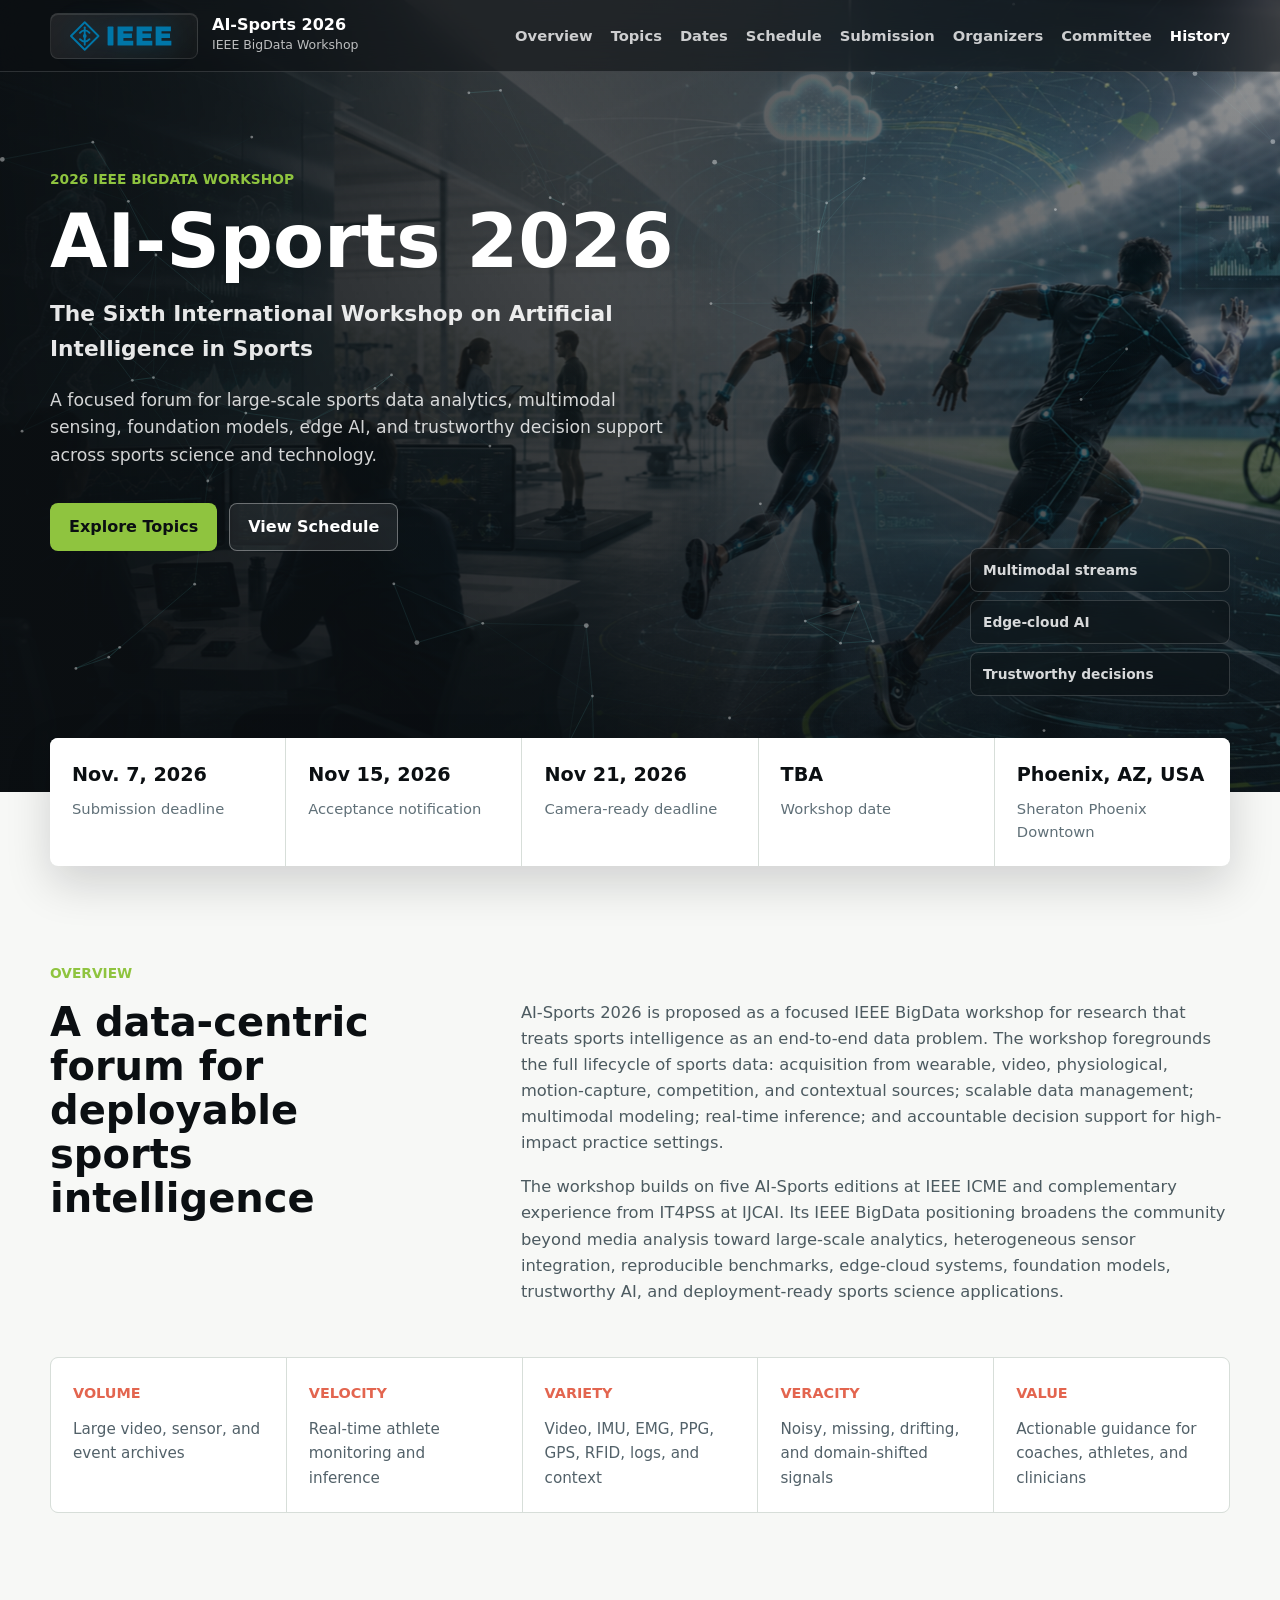
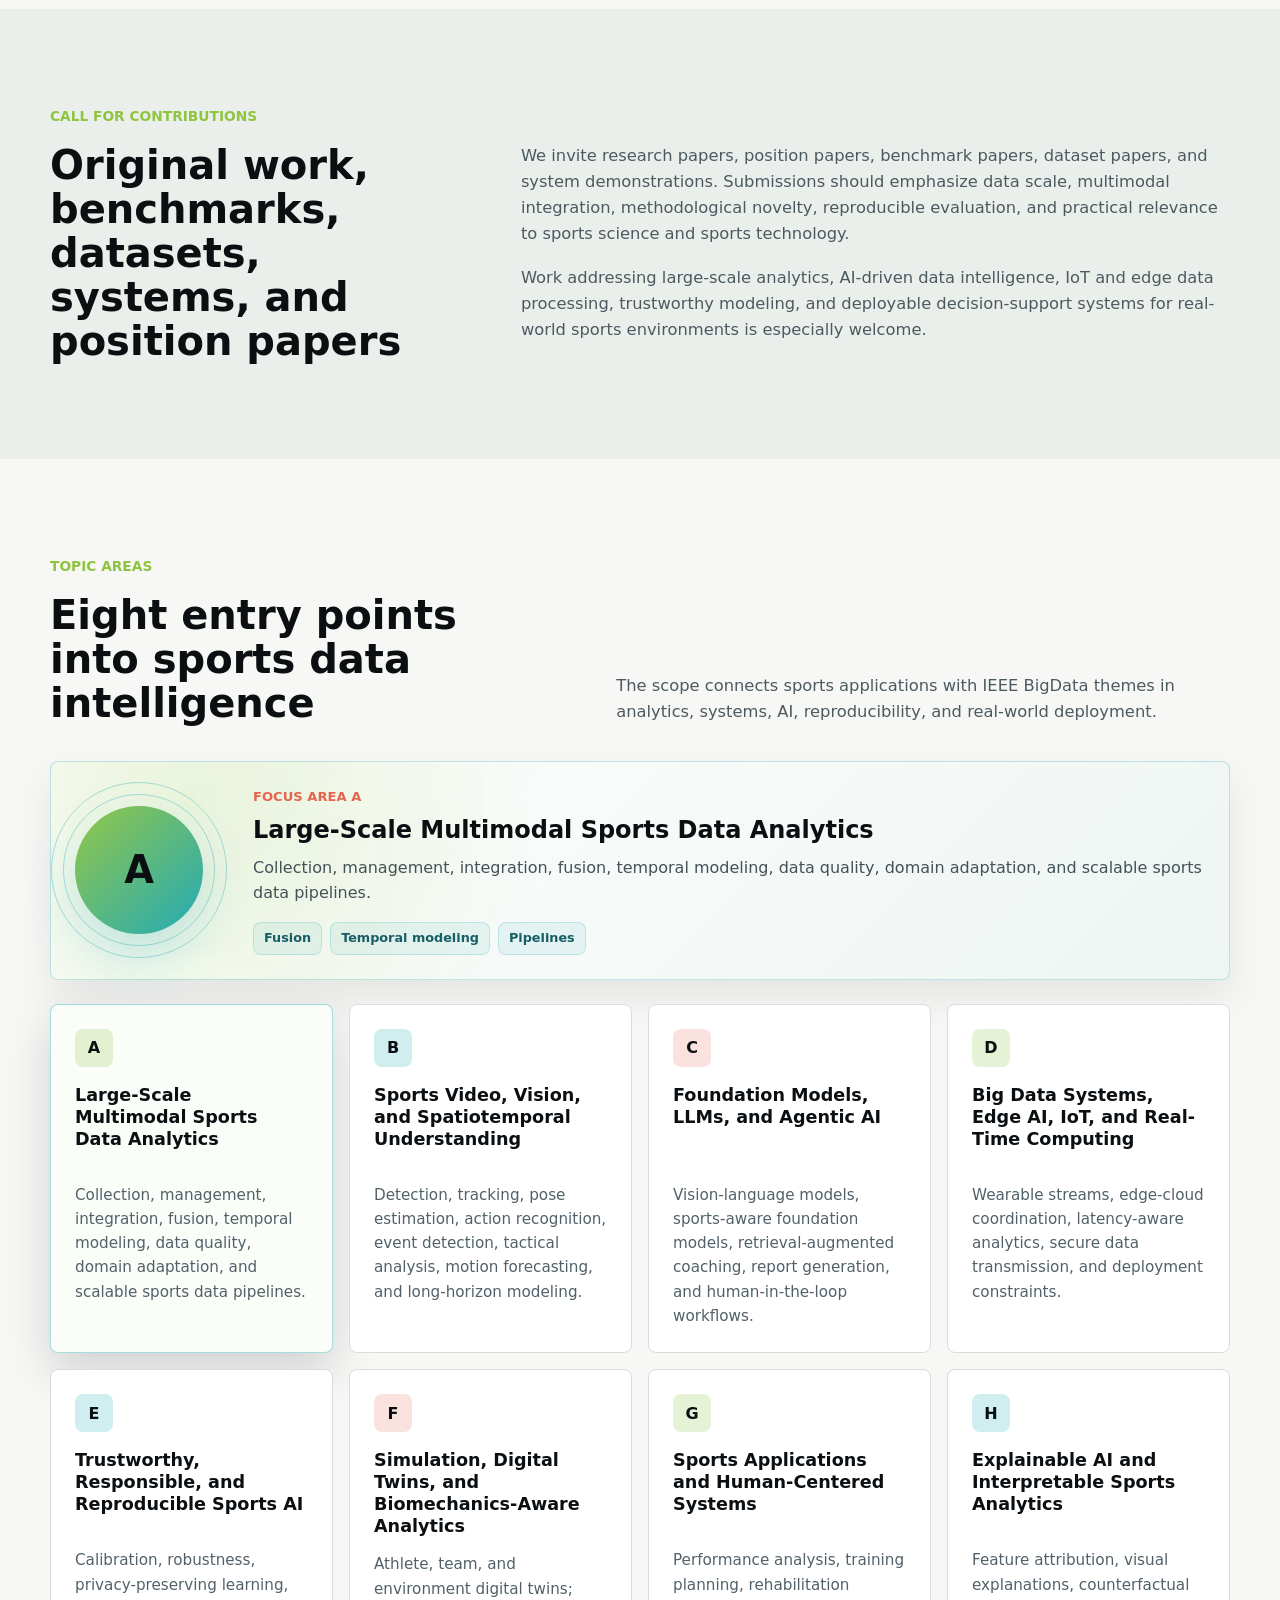
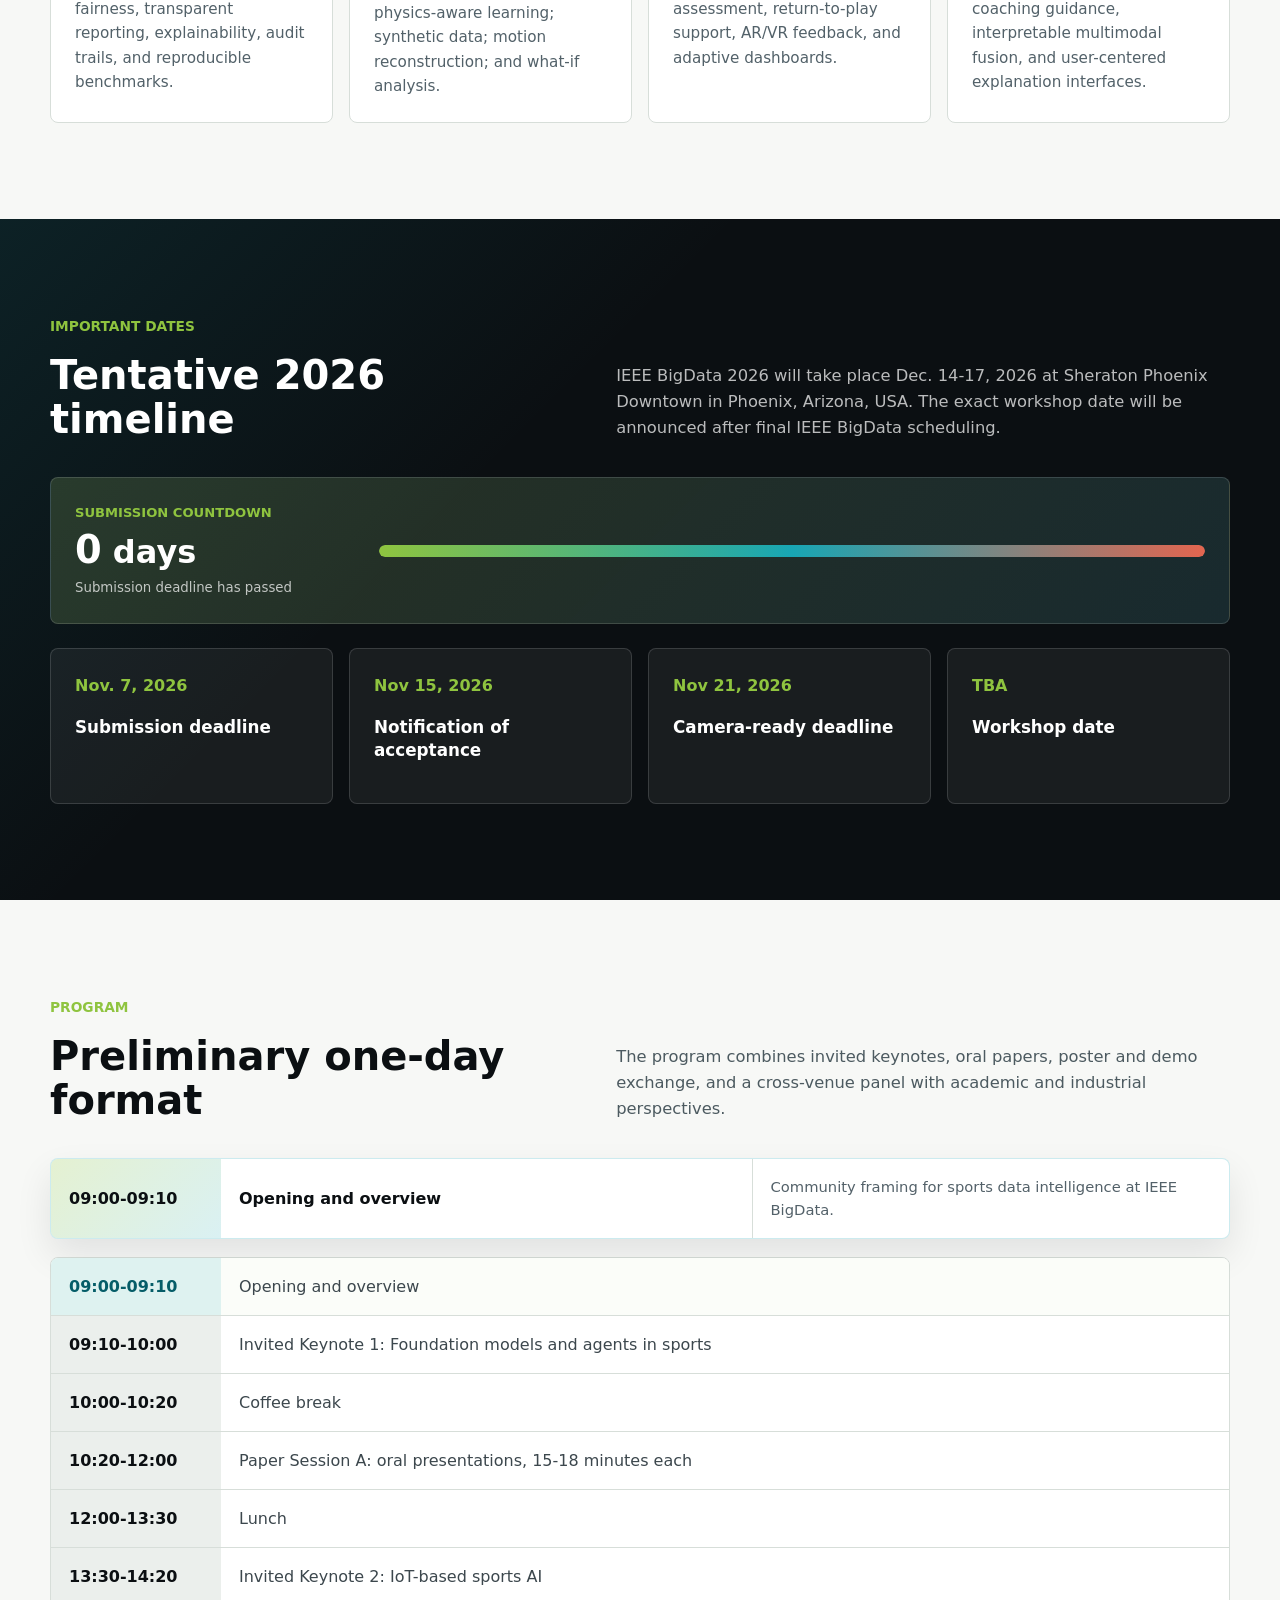
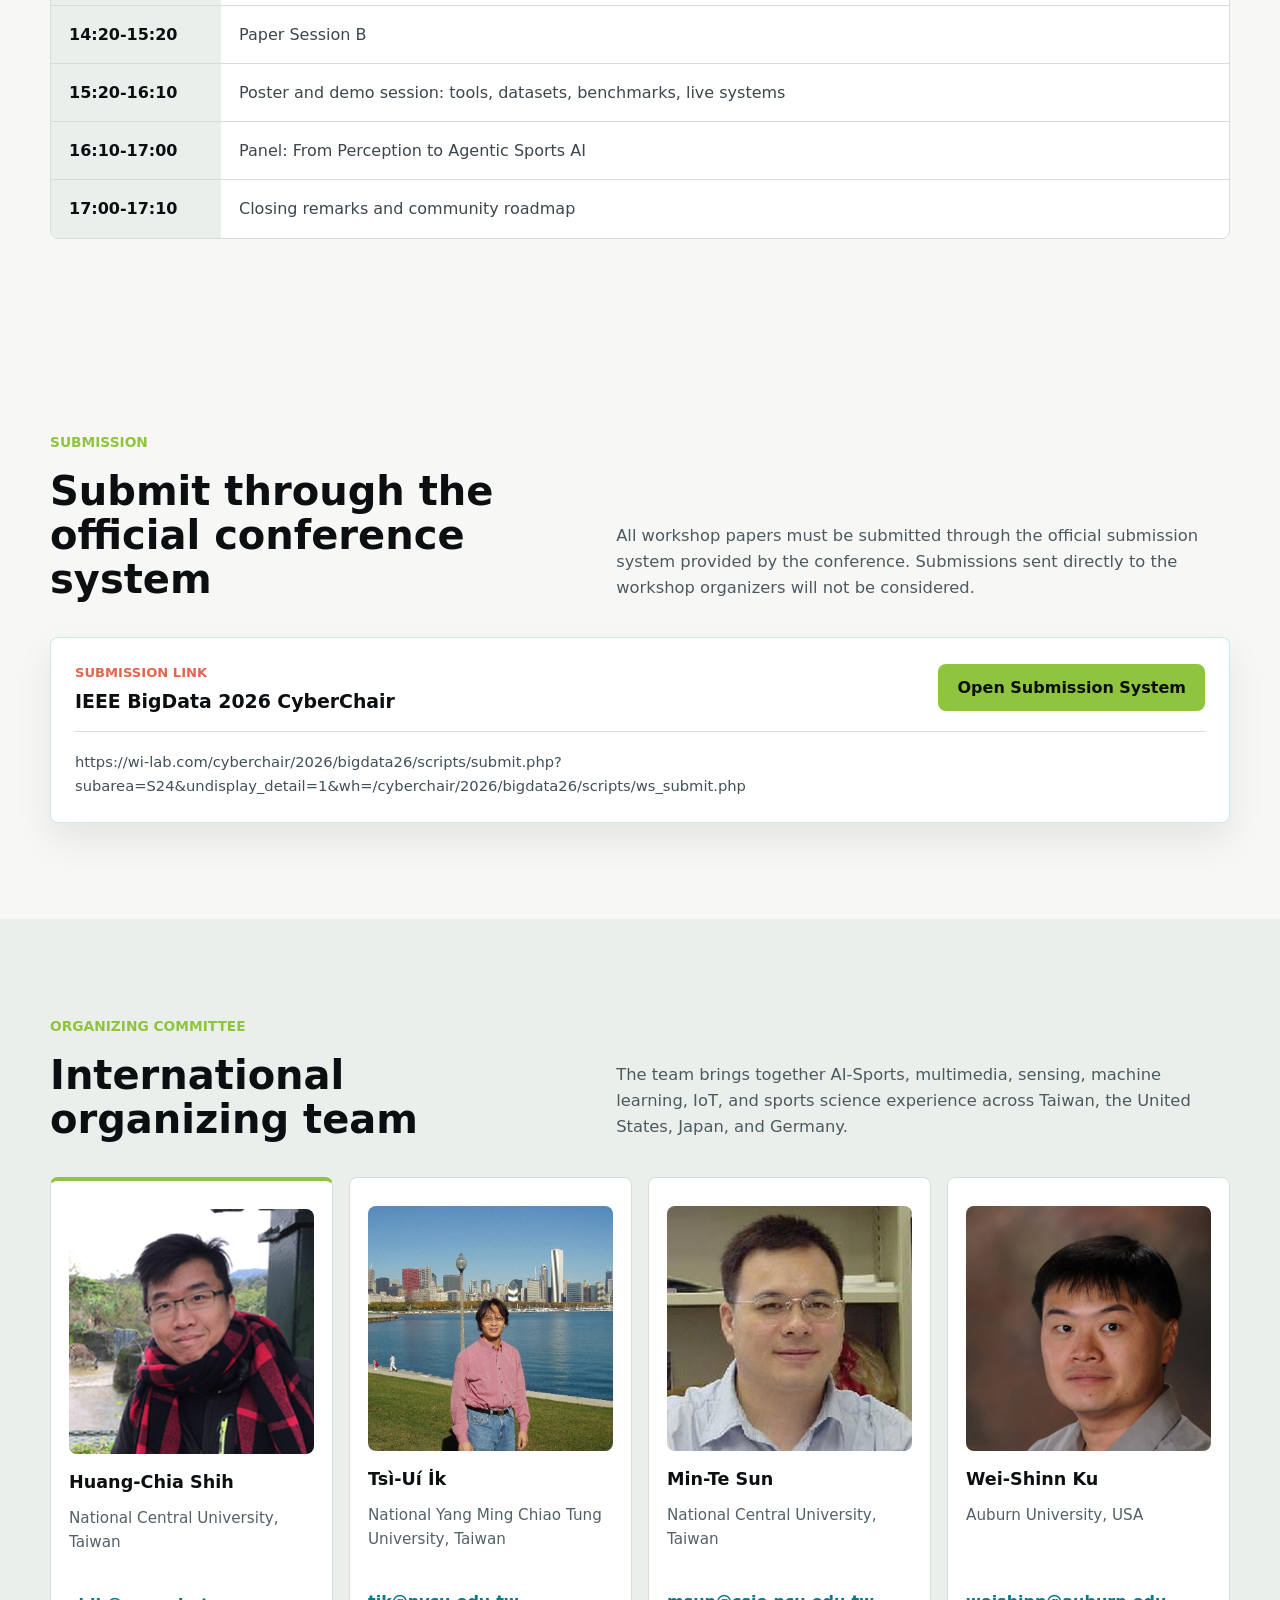
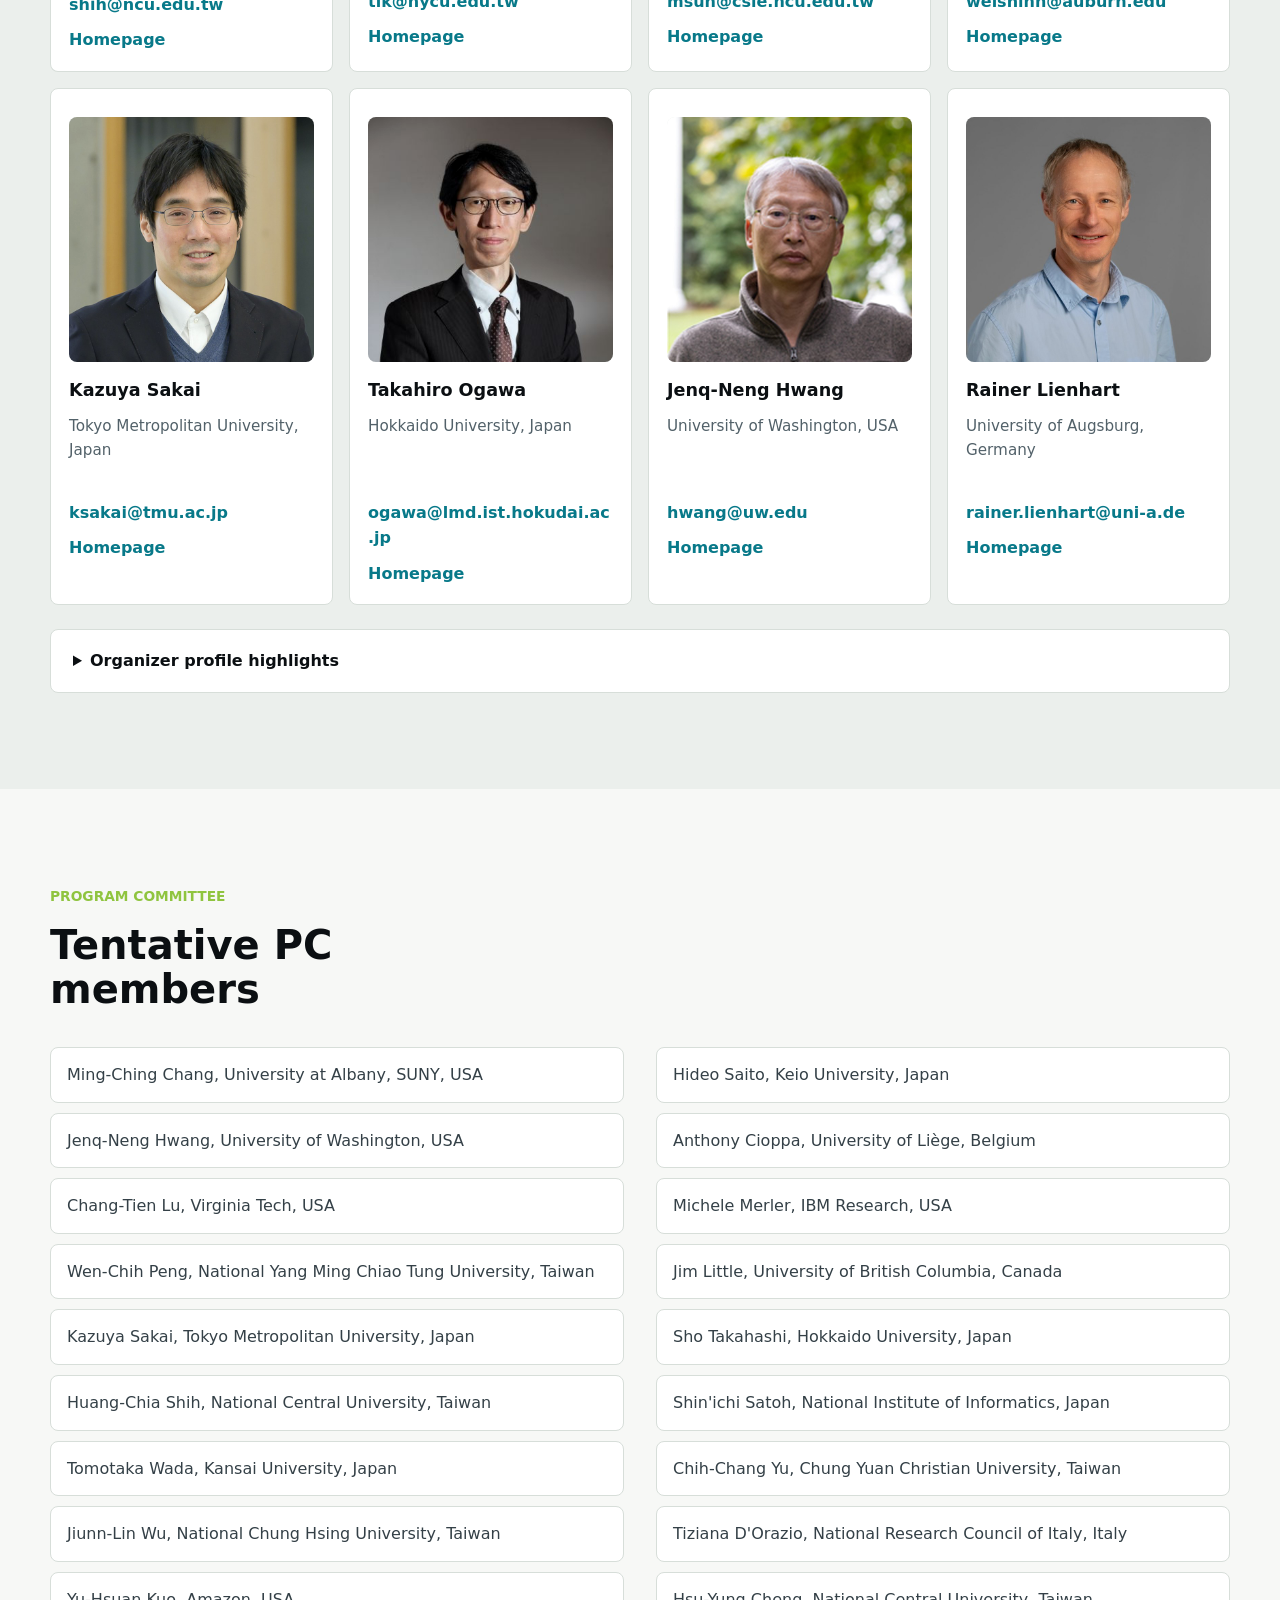
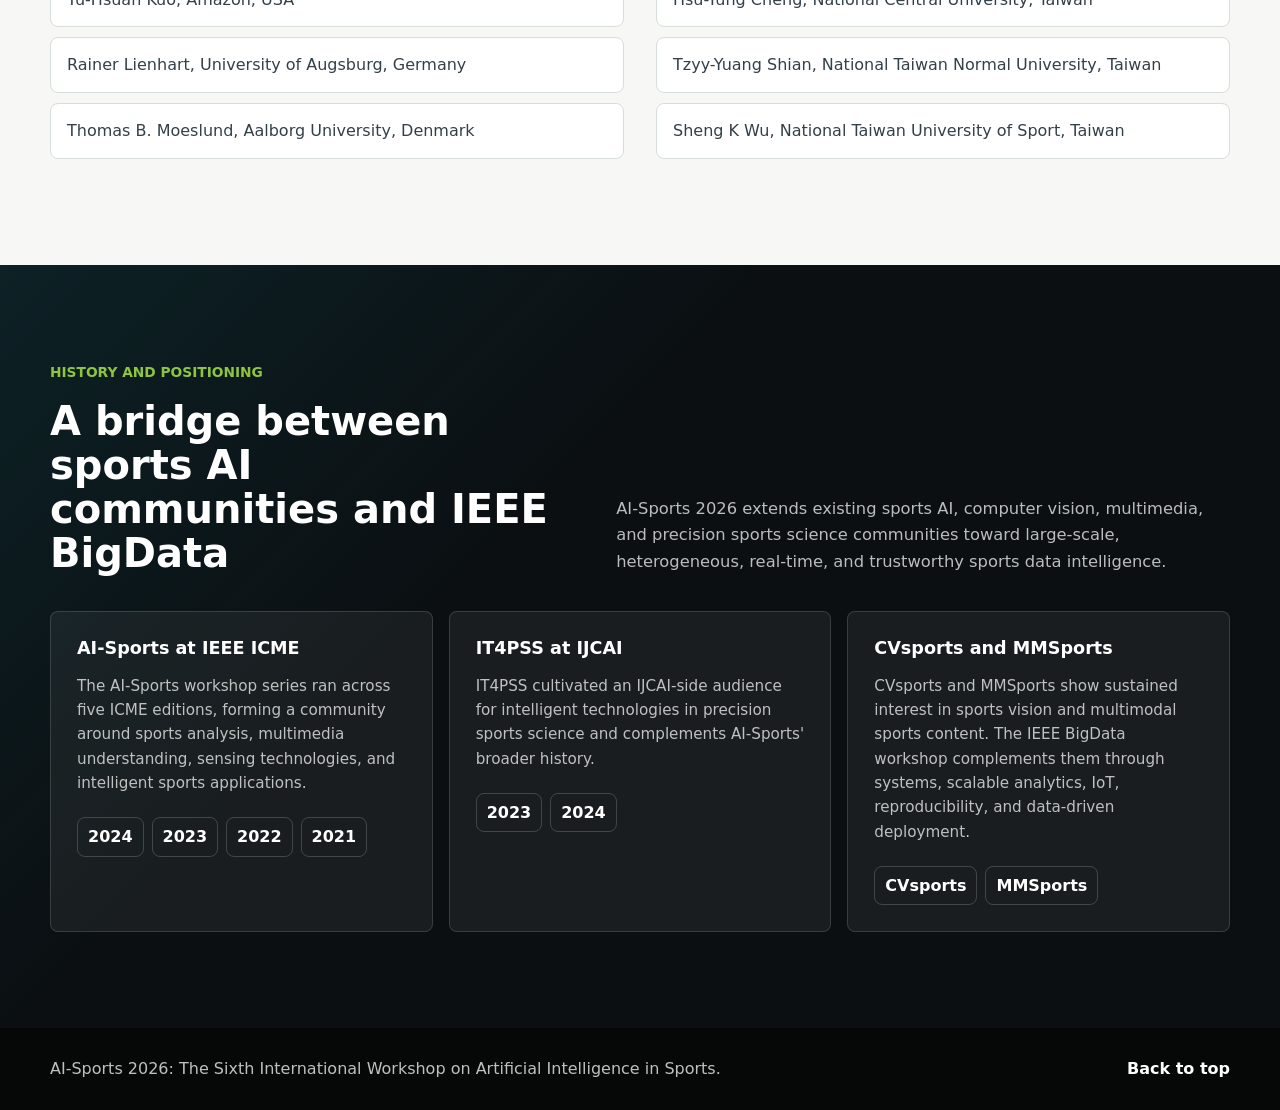
==== index.html @ 8dafebef "Add files via upload" ====
<!doctype html>
<html lang="en">
  <head>
    <meta charset="utf-8" />
    <meta name="viewport" content="width=device-width, initial-scale=1" />
    <title>AI-Sports 2026 | IEEE BigData Workshop</title>
    <meta
      name="description"
      content="The Sixth International Workshop on Artificial Intelligence in Sports, proposed for IEEE BigData 2026."
    />
    <link rel="icon" href="assets/favicon.svg" type="image/svg+xml" />
    <link rel="stylesheet" href="styles.css" />
    <script defer src="script.js"></script>
  </head>
  <body>
    <header class="site-header" data-header>
      <a class="brand" href="#home" aria-label="AI-Sports 2026 home">
        <span class="brand-logo-shell" aria-hidden="true">
          <img class="brand-logo" src="assets/ieee-brand.svg" alt="" />
        </span>
        <span>
          <strong>AI-Sports 2026</strong>
          <small>IEEE BigData Workshop</small>
        </span>
      </a>

      <button class="nav-toggle" type="button" aria-expanded="false" aria-controls="site-nav">
        <span aria-hidden="true"></span>
        <span class="sr-only">Toggle navigation</span>
      </button>

      <nav id="site-nav" class="site-nav" aria-label="Primary navigation">
        <a href="#overview">Overview</a>
        <a href="#topics">Topics</a>
        <a href="#dates">Dates</a>
        <a href="#schedule">Schedule</a>
        <a href="#submission">Submission</a>
        <a href="#organizers">Organizers</a>
        <a href="#committee">Committee</a>
        <a href="#history">History</a>
      </nav>
    </header>

    <main>
      <section id="home" class="hero" aria-labelledby="hero-title">
        <img
          class="hero-image"
          src="assets/hero-ai-sports.png"
          alt="Athletes in motion surrounded by AI sports analytics and sensor data visualizations"
        />
        <div class="hero-shade" aria-hidden="true"></div>
        <canvas class="hero-canvas" data-hero-canvas aria-hidden="true"></canvas>
        <div class="hero-console" aria-label="Workshop focus signals">
          <span>Multimodal streams</span>
          <span>Edge-cloud AI</span>
          <span>Trustworthy decisions</span>
        </div>
        <div class="hero-content">
          <p class="eyebrow">2026 IEEE BigData Workshop</p>
          <h1 id="hero-title">AI-Sports 2026</h1>
          <p class="hero-subtitle">
            The Sixth International Workshop on Artificial Intelligence in Sports
          </p>
          <p class="hero-copy">
            A focused forum for large-scale sports data analytics, multimodal sensing,
            foundation models, edge AI, and trustworthy decision support across sports
            science and technology.
          </p>
          <div class="hero-actions" aria-label="Primary links">
            <a class="button primary" href="#topics">Explore Topics</a>
            <a class="button secondary" href="#schedule">View Schedule</a>
          </div>
        </div>
      </section>

      <section class="signal-strip" aria-label="Workshop highlights">
        <div>
          <strong>Nov. 7, 2026</strong>
          <span>Submission deadline</span>
        </div>
        <div>
          <strong>Nov 15, 2026</strong>
          <span>Acceptance notification</span>
        </div>
        <div>
          <strong>Nov 21, 2026</strong>
          <span>Camera-ready deadline</span>
        </div>
        <div>
          <strong>TBA</strong>
          <span>Workshop date</span>
        </div>
        <div>
          <strong>Phoenix, AZ, USA</strong>
          <span>Sheraton Phoenix Downtown</span>
        </div>
      </section>

      <section id="overview" class="section">
        <div class="section-kicker">Overview</div>
        <div class="section-grid">
          <div>
            <h2>A data-centric forum for deployable sports intelligence</h2>
          </div>
          <div class="prose">
            <p>
              AI-Sports 2026 is proposed as a focused IEEE BigData workshop for research
              that treats sports intelligence as an end-to-end data problem. The workshop
              foregrounds the full lifecycle of sports data: acquisition from wearable,
              video, physiological, motion-capture, competition, and contextual sources;
              scalable data management; multimodal modeling; real-time inference; and
              accountable decision support for high-impact practice settings.
            </p>
            <p>
              The workshop builds on five AI-Sports editions at IEEE ICME and complementary
              experience from IT4PSS at IJCAI. Its IEEE BigData positioning broadens the
              community beyond media analysis toward large-scale analytics, heterogeneous
              sensor integration, reproducible benchmarks, edge-cloud systems, foundation
              models, trustworthy AI, and deployment-ready sports science applications.
            </p>
          </div>
        </div>

        <div class="value-grid" aria-label="Big Data dimensions">
          <div><span>Volume</span><p>Large video, sensor, and event archives</p></div>
          <div><span>Velocity</span><p>Real-time athlete monitoring and inference</p></div>
          <div><span>Variety</span><p>Video, IMU, EMG, PPG, GPS, RFID, logs, and context</p></div>
          <div><span>Veracity</span><p>Noisy, missing, drifting, and domain-shifted signals</p></div>
          <div><span>Value</span><p>Actionable guidance for coaches, athletes, and clinicians</p></div>
        </div>
      </section>

      <section id="contributions" class="section section-alt">
        <div class="section-kicker">Call For Contributions</div>
        <div class="section-grid">
          <div>
            <h2>Original work, benchmarks, datasets, systems, and position papers</h2>
          </div>
          <div class="prose">
            <p>
              We invite research papers, position papers, benchmark papers, dataset papers,
              and system demonstrations. Submissions should emphasize data scale, multimodal
              integration, methodological novelty, reproducible evaluation, and practical
              relevance to sports science and sports technology.
            </p>
            <p>
              Work addressing large-scale analytics, AI-driven data intelligence, IoT and
              edge data processing, trustworthy modeling, and deployable decision-support
              systems for real-world sports environments is especially welcome.
            </p>
          </div>
        </div>
      </section>

      <section id="topics" class="section">
        <div class="section-kicker">Topic Areas</div>
        <div class="heading-row">
          <h2>Eight entry points into sports data intelligence</h2>
          <p>
            The scope connects sports applications with IEEE BigData themes in analytics,
            systems, AI, reproducibility, and real-world deployment.
          </p>
        </div>

        <div id="topic-spotlight" class="topic-stage" aria-live="polite">
          <div class="topic-orb" aria-hidden="true">
            <span data-topic-letter>A</span>
          </div>
          <div>
            <p class="topic-label" data-topic-label>Focus Area A</p>
            <h3 data-topic-title>Large-Scale Multimodal Sports Data Analytics</h3>
            <p data-topic-copy>
              Collection, management, integration, fusion, temporal modeling, data quality,
              domain adaptation, and scalable sports data pipelines.
            </p>
            <div class="topic-tags" data-topic-tags>
              <span>Fusion</span>
              <span>Temporal modeling</span>
              <span>Pipelines</span>
            </div>
          </div>
        </div>

        <div class="topic-grid">
          <article class="topic-card" tabindex="0" aria-controls="topic-spotlight" data-topic="A" data-tags="Fusion,Temporal modeling,Pipelines">
            <span>A</span>
            <h3>Large-Scale Multimodal Sports Data Analytics</h3>
            <p>
              Collection, management, integration, fusion, temporal modeling, data quality,
              domain adaptation, and scalable sports data pipelines.
            </p>
          </article>
          <article class="topic-card" tabindex="0" aria-controls="topic-spotlight" data-topic="B" data-tags="Tracking,Pose,Events">
            <span>B</span>
            <h3>Sports Video, Vision, and Spatiotemporal Understanding</h3>
            <p>
              Detection, tracking, pose estimation, action recognition, event detection,
              tactical analysis, motion forecasting, and long-horizon modeling.
            </p>
          </article>
          <article class="topic-card" tabindex="0" aria-controls="topic-spotlight" data-topic="C" data-tags="LLMs,Agents,RAG">
            <span>C</span>
            <h3>Foundation Models, LLMs, and Agentic AI</h3>
            <p>
              Vision-language models, sports-aware foundation models, retrieval-augmented
              coaching, report generation, and human-in-the-loop workflows.
            </p>
          </article>
          <article class="topic-card" tabindex="0" aria-controls="topic-spotlight" data-topic="D" data-tags="IoT,Latency,Deployment">
            <span>D</span>
            <h3>Big Data Systems, Edge AI, IoT, and Real-Time Computing</h3>
            <p>
              Wearable streams, edge-cloud coordination, latency-aware analytics, secure
              data transmission, and deployment constraints.
            </p>
          </article>
          <article class="topic-card" tabindex="0" aria-controls="topic-spotlight" data-topic="E" data-tags="Robustness,Fairness,Benchmarks">
            <span>E</span>
            <h3>Trustworthy, Responsible, and Reproducible Sports AI</h3>
            <p>
              Calibration, robustness, privacy-preserving learning, fairness, transparent
              reporting, explainability, audit trails, and reproducible benchmarks.
            </p>
          </article>
          <article class="topic-card" tabindex="0" aria-controls="topic-spotlight" data-topic="F" data-tags="Digital twins,Biomechanics,Simulation">
            <span>F</span>
            <h3>Simulation, Digital Twins, and Biomechanics-Aware Analytics</h3>
            <p>
              Athlete, team, and environment digital twins; physics-aware learning;
              synthetic data; motion reconstruction; and what-if analysis.
            </p>
          </article>
          <article class="topic-card" tabindex="0" aria-controls="topic-spotlight" data-topic="G" data-tags="Coaching,Rehabilitation,Dashboards">
            <span>G</span>
            <h3>Sports Applications and Human-Centered Systems</h3>
            <p>
              Performance analysis, training planning, rehabilitation assessment,
              return-to-play support, AR/VR feedback, and adaptive dashboards.
            </p>
          </article>
          <article class="topic-card" tabindex="0" aria-controls="topic-spotlight" data-topic="H" data-tags="Explanations,Attribution,Trust">
            <span>H</span>
            <h3>Explainable AI and Interpretable Sports Analytics</h3>
            <p>
              Feature attribution, visual explanations, counterfactual coaching guidance,
              interpretable multimodal fusion, and user-centered explanation interfaces.
            </p>
          </article>
        </div>
      </section>

      <section id="dates" class="section section-dark">
        <div class="section-kicker">Important Dates</div>
        <div class="heading-row">
          <h2>Tentative 2026 timeline</h2>
          <p>
            IEEE BigData 2026 will take place Dec. 14-17, 2026 at Sheraton Phoenix
            Downtown in Phoenix, Arizona, USA. The exact workshop date will be announced
            after final IEEE BigData scheduling.
          </p>
        </div>

        <div class="deadline-panel">
          <div>
            <span>Submission countdown</span>
            <strong><b data-countdown-days>--</b> days</strong>
            <small data-countdown-status>Submission deadline: Nov. 7, 2026</small>
          </div>
          <div class="deadline-meter" aria-hidden="true">
            <i data-deadline-progress></i>
          </div>
        </div>

        <div class="timeline" aria-label="Important dates">
          <div class="timeline-item">
            <time datetime="2026-11-07">Nov. 7, 2026</time>
            <strong>Submission deadline</strong>
          </div>
          <div class="timeline-item">
            <time datetime="2026-11-15">Nov 15, 2026</time>
            <strong>Notification of acceptance</strong>
          </div>
          <div class="timeline-item">
            <time datetime="2026-11-21">Nov 21, 2026</time>
            <strong>Camera-ready deadline</strong>
          </div>
          <div class="timeline-item">
            <time>TBA</time>
            <strong>Workshop date</strong>
          </div>
        </div>
      </section>

      <section id="schedule" class="section">
        <div class="section-kicker">Program</div>
        <div class="heading-row">
          <h2>Preliminary one-day format</h2>
          <p>
            The program combines invited keynotes, oral papers, poster and demo exchange,
            and a cross-venue panel with academic and industrial perspectives.
          </p>
        </div>

        <div class="schedule-focus" aria-live="polite">
          <time data-schedule-time>09:00-09:10</time>
          <strong data-schedule-title>Opening and overview</strong>
          <span data-schedule-note>Community framing for sports data intelligence at IEEE BigData.</span>
        </div>

        <div class="schedule-table" role="table" aria-label="Proposed workshop schedule">
          <div role="row" tabindex="0" data-note="Community framing for sports data intelligence at IEEE BigData.">
            <time role="cell">09:00-09:10</time>
            <span role="cell">Opening and overview</span>
          </div>
          <div role="row" tabindex="0" data-note="Invited perspective on foundation models, tool-using agents, and sports workflows.">
            <time role="cell">09:10-10:00</time>
            <span role="cell">Invited Keynote 1: Foundation models and agents in sports</span>
          </div>
          <div role="row" tabindex="0" data-note="Informal exchange and speaker discussion.">
            <time role="cell">10:00-10:20</time>
            <span role="cell">Coffee break</span>
          </div>
          <div role="row" tabindex="0" data-note="Oral presentations focused on methods, data, evaluation, and systems.">
            <time role="cell">10:20-12:00</time>
            <span role="cell">Paper Session A: oral presentations, 15-18 minutes each</span>
          </div>
          <div role="row" tabindex="0" data-note="Lunch break.">
            <time role="cell">12:00-13:30</time>
            <span role="cell">Lunch</span>
          </div>
          <div role="row" tabindex="0" data-note="Invited perspective on sensing platforms, IoT, and deployable sports AI.">
            <time role="cell">13:30-14:20</time>
            <span role="cell">Invited Keynote 2: IoT-based sports AI</span>
          </div>
          <div role="row" tabindex="0" data-note="Second oral session for analytics, applications, and reproducibility.">
            <time role="cell">14:20-15:20</time>
            <span role="cell">Paper Session B</span>
          </div>
          <div role="row" tabindex="0" data-note="Hands-on exchange around datasets, benchmarks, AI tools, and live systems.">
            <time role="cell">15:20-16:10</time>
            <span role="cell">Poster and demo session: tools, datasets, benchmarks, live systems</span>
          </div>
          <div role="row" tabindex="0" data-note="Cross-venue discussion linking perception, systems, and agentic sports AI.">
            <time role="cell">16:10-17:00</time>
            <span role="cell">Panel: From Perception to Agentic Sports AI</span>
          </div>
          <div role="row" tabindex="0" data-note="Roadmap for the AI-Sports community at IEEE BigData.">
            <time role="cell">17:00-17:10</time>
            <span role="cell">Closing remarks and community roadmap</span>
          </div>
        </div>
      </section>

      <section id="submission" class="section">
        <div class="section-kicker">Submission</div>
        <div class="heading-row">
          <h2>Submit through the official conference system</h2>
          <p>
            All workshop papers must be submitted through the official submission system
            provided by the conference. Submissions sent directly to the workshop organizers
            will not be considered.
          </p>
        </div>

        <div class="submission-panel">
          <div>
            <span>Submission Link</span>
            <strong>IEEE BigData 2026 CyberChair</strong>
          </div>
          <a
            class="button primary"
            href="https://wi-lab.com/cyberchair/2026/bigdata26/scripts/submit.php?subarea=S24&amp;undisplay_detail=1&amp;wh=/cyberchair/2026/bigdata26/scripts/ws_submit.php"
            target="_blank"
            rel="noopener"
          >
            Open Submission System
          </a>
          <a
            class="submission-url"
            href="https://wi-lab.com/cyberchair/2026/bigdata26/scripts/submit.php?subarea=S24&amp;undisplay_detail=1&amp;wh=/cyberchair/2026/bigdata26/scripts/ws_submit.php"
            target="_blank"
            rel="noopener"
          >
            https://wi-lab.com/cyberchair/2026/bigdata26/scripts/submit.php?subarea=S24&amp;undisplay_detail=1&amp;wh=/cyberchair/2026/bigdata26/scripts/ws_submit.php
          </a>
        </div>
      </section>

      <section id="organizers" class="section section-alt">
        <div class="section-kicker">Organizing Committee</div>
        <div class="heading-row">
          <h2>International organizing team</h2>
          <p>
            The team brings together AI-Sports, multimedia, sensing, machine
            learning, IoT, and sports science experience across Taiwan, the United States,
            Japan, and Germany.
          </p>
        </div>

        <div class="people-grid">
          <article class="person-card lead">
            <a class="person-photo" href="https://oz.nthu.edu.tw/~d917904/" aria-label="Huang-Chia Shih homepage">
              <img src="assets/organizers/huang-chia-shih.jpg" alt="Huang-Chia Shih" />
            </a>
            <h3>Huang-Chia Shih</h3>
            <p>National Central University, Taiwan</p>
            <a href="mailto:shih@ncu.edu.tw">shih@ncu.edu.tw</a>
            <a href="https://oz.nthu.edu.tw/~d917904/">Homepage</a>
          </article>
          <article class="person-card">
            <a class="person-photo" href="https://people.cs.nycu.edu.tw/~yi/" aria-label="Tsì-Uí İk homepage">
              <img src="assets/organizers/tsi-ui-ik.jpg" alt="Tsì-Uí İk" />
            </a>
            <h3>Tsì-Uí İk</h3>
            <p>National Yang Ming Chiao Tung University, Taiwan</p>
            <a href="mailto:tik@nycu.edu.tw">tik@nycu.edu.tw</a>
            <a href="https://people.cs.nycu.edu.tw/~yi/">Homepage</a>
          </article>
          <article class="person-card">
            <a class="person-photo" href="https://wasn.csie.ncu.edu.tw/advisor" aria-label="Min-Te Sun homepage">
              <img src="assets/organizers/min-te-sun.jpg" alt="Min-Te Sun" />
            </a>
            <h3>Min-Te Sun</h3>
            <p>National Central University, Taiwan</p>
            <a href="mailto:msun@csie.ncu.edu.tw">msun@csie.ncu.edu.tw</a>
            <a href="https://wasn.csie.ncu.edu.tw/advisor">Homepage</a>
          </article>
          <article class="person-card">
            <a class="person-photo" href="https://www.eng.auburn.edu/~weishinn/" aria-label="Wei-Shinn Ku homepage">
              <img src="assets/organizers/wei-shinn-ku.jpg" alt="Wei-Shinn Ku" />
            </a>
            <h3>Wei-Shinn Ku</h3>
            <p>Auburn University, USA</p>
            <a href="mailto:weishinn@auburn.edu">weishinn@auburn.edu</a>
            <a href="https://www.eng.auburn.edu/~weishinn/">Homepage</a>
          </article>
          <article class="person-card">
            <a class="person-photo" href="https://kazuyasakai.fpark.tmu.ac.jp/" aria-label="Kazuya Sakai homepage">
              <img src="assets/organizers/kazuya-sakai.jpg" alt="Kazuya Sakai" />
            </a>
            <h3>Kazuya Sakai</h3>
            <p>Tokyo Metropolitan University, Japan</p>
            <a href="mailto:ksakai@tmu.ac.jp">ksakai@tmu.ac.jp</a>
            <a href="https://kazuyasakai.fpark.tmu.ac.jp/">Homepage</a>
          </article>
          <article class="person-card">
            <a class="person-photo" href="https://www-lmd.ist.hokudai.ac.jp/member/takahiro-ogawa/" aria-label="Takahiro Ogawa homepage">
              <img src="assets/organizers/takahiro-ogawa.jpg" alt="Takahiro Ogawa" />
            </a>
            <h3>Takahiro Ogawa</h3>
            <p>Hokkaido University, Japan</p>
            <a href="mailto:ogawa@lmd.ist.hokudai.ac.jp">ogawa@lmd.ist.hokudai.ac.jp</a>
            <a href="https://www-lmd.ist.hokudai.ac.jp/member/takahiro-ogawa/">Homepage</a>
          </article>
          <article class="person-card">
            <a class="person-photo" href="https://people.ece.uw.edu/hwang/" aria-label="Jenq-Neng Hwang homepage">
              <img src="assets/organizers/jenq-neng-hwang.jpg" alt="Jenq-Neng Hwang" />
            </a>
            <h3>Jenq-Neng Hwang</h3>
            <p>University of Washington, USA</p>
            <a href="mailto:hwang@uw.edu">hwang@uw.edu</a>
            <a href="https://people.ece.uw.edu/hwang/">Homepage</a>
          </article>
          <article class="person-card">
            <a class="person-photo" href="https://www.uni-augsburg.de/en/fakultaet/fai/informatik/prof/mmc/team/lienhart_eng/" aria-label="Rainer Lienhart homepage">
              <img src="assets/organizers/rainer-lienhart.jpg" alt="Rainer Lienhart" />
            </a>
            <h3>Rainer Lienhart</h3>
            <p>University of Augsburg, Germany</p>
            <a href="mailto:rainer.lienhart@uni-a.de">rainer.lienhart@uni-a.de</a>
            <a
              href="https://www.uni-augsburg.de/en/fakultaet/fai/informatik/prof/mmc/team/lienhart_eng/"
            >Homepage</a>
          </article>
        </div>

        <div class="bio-panel">
          <details>
            <summary>Organizer profile highlights</summary>
            <div class="bio-list">
              <p>
                <strong>Huang-Chia Shih</strong> works on multimedia content analysis,
                human-computer interaction, pattern recognition, medical image processing,
                and sports big data analytics. He is the lead workshop organizer.
              </p>
              <p>
                <strong>Tsì-Uí İk</strong> focuses on intelligent sports learning,
                intelligent transportation systems, mobile sensing, machine learning, deep
                learning, and wireless sensor networks.
              </p>
              <p>
                <strong>Min-Te Sun</strong> researches deep learning, network security, and
                distributed computing, and serves as chair of CSIE at National Central
                University.
              </p>
              <p>
                <strong>Wei-Shinn Ku</strong> leads work in data management systems, data
                science, cybersecurity, and mobile computing as an endowed professor at
                Auburn University.
              </p>
              <p>
                <strong>Takahiro Ogawa</strong> researches AI, IoT, and big data analysis for
                multimedia signal processing and applications.
              </p>
              <p>
                <strong>Jenq-Neng Hwang</strong> is a fellow of IEEE and a long-standing
                contributor to multimedia signal processing, computer vision, AI, and
                industry-connected machine learning.
              </p>
              <p>
                <strong>Rainer Lienhart</strong> leads the Machine Learning and Computer
                Vision Lab at the University of Augsburg, with expertise in large-scale
                video, human pose, sensor, and data mining algorithms.
              </p>
            </div>
          </details>
        </div>
      </section>

      <section id="committee" class="section">
        <div class="section-kicker">Program Committee</div>
        <div class="heading-row">
          <h2>Tentative PC members</h2>
          <p></p>
        </div>

        <div class="committee-list">
          <span>Ming-Ching Chang, University at Albany, SUNY, USA</span>
          <span>Jenq-Neng Hwang, University of Washington, USA</span>
          <span>Chang-Tien Lu, Virginia Tech, USA</span>
          <span>Wen-Chih Peng, National Yang Ming Chiao Tung University, Taiwan</span>
          <span>Kazuya Sakai, Tokyo Metropolitan University, Japan</span>
          <span>Huang-Chia Shih, National Central University, Taiwan</span>
          <span>Tomotaka Wada, Kansai University, Japan</span>
          <span>Jiunn-Lin Wu, National Chung Hsing University, Taiwan</span>
          <span>Yu-Hsuan Kuo, Amazon, USA</span>
          <span>Rainer Lienhart, University of Augsburg, Germany</span>
          <span>Thomas B. Moeslund, Aalborg University, Denmark</span>
          <span>Hideo Saito, Keio University, Japan</span>
          <span>Anthony Cioppa, University of Liège, Belgium</span>
          <span>Michele Merler, IBM Research, USA</span>
          <span>Jim Little, University of British Columbia, Canada</span>
          <span>Sho Takahashi, Hokkaido University, Japan</span>
          <span>Shin'ichi Satoh, National Institute of Informatics, Japan</span>
          <span>Chih-Chang Yu, Chung Yuan Christian University, Taiwan</span>
          <span>Tiziana D'Orazio, National Research Council of Italy, Italy</span>
          <span>Hsu-Yung Cheng, National Central University, Taiwan</span>
          <span>Tzyy-Yuang Shian, National Taiwan Normal University, Taiwan</span>
          <span>Sheng K Wu, National Taiwan University of Sport, Taiwan</span>
        </div>
      </section>

      <section id="history" class="section section-dark">
        <div class="section-kicker">History and Positioning</div>
        <div class="heading-row">
          <h2>A bridge between sports AI communities and IEEE BigData</h2>
          <p>
            AI-Sports 2026 extends existing sports AI, computer vision, multimedia, and
            precision sports science communities toward large-scale, heterogeneous,
            real-time, and trustworthy sports data intelligence.
          </p>
        </div>

        <div class="history-grid">
          <article>
            <h3>AI-Sports at IEEE ICME</h3>
            <p>
              The AI-Sports workshop series ran across five ICME editions, forming a
              community around sports analysis, multimedia understanding, sensing
              technologies, and intelligent sports applications.
            </p>
            <div class="link-row">
              <a href="https://ai-sports.github.io/">2024</a>
              <a href="https://ai-sports23.github.io/">2023</a>
              <a href="https://ai-sports22.github.io/">2022</a>
              <a href="https://oz.nthu.edu.tw/~d917904/AI-Sports21.html">2021</a>
            </div>
          </article>
          <article>
            <h3>IT4PSS at IJCAI</h3>
            <p>
              IT4PSS cultivated an IJCAI-side audience for intelligent technologies in
              precision sports science and complements AI-Sports' broader history.
            </p>
            <div class="link-row">
              <a href="https://wasn.csie.ncu.edu.tw/workshop/IT4PSS.html">2023</a>
              <a href="https://ijcai24.org/workshops/index.html">2024</a>
            </div>
          </article>
          <article>
            <h3>CVsports and MMSports</h3>
            <p>
              CVsports and MMSports show sustained interest in sports vision and multimodal
              sports content. The IEEE BigData workshop complements them through systems,
              scalable analytics, IoT, reproducibility, and data-driven deployment.
            </p>
            <div class="link-row">
              <a href="https://vap.aau.dk/cvsports/">CVsports</a>
              <a href="https://mmsports.multimedia-computing.de/">MMSports</a>
            </div>
          </article>
        </div>
      </section>
    </main>

    <footer class="site-footer">
      <p>
        AI-Sports 2026: The Sixth International Workshop on Artificial Intelligence in
        Sports.
      </p>
      <a href="#home">Back to top</a>
    </footer>
  </body>
</html>
---- styles.css ----
:root {
  --ink: #0b0f12;
  --ink-soft: #273035;
  --paper: #f7f8f6;
  --paper-deep: #ebefec;
  --white: #ffffff;
  --line: #d7ded9;
  --cyan: #18a6b4;
  --lime: #8fc43f;
  --coral: #e3654f;
  --gold: #d4a63d;
  --shadow: 0 18px 45px rgba(11, 15, 18, 0.16);
  --max: 1180px;
  --radius: 8px;
}

* {
  box-sizing: border-box;
}

html {
  scroll-behavior: smooth;
}

body {
  margin: 0;
  color: var(--ink);
  background: var(--paper);
  font-family:
    Inter, ui-sans-serif, system-ui, -apple-system, BlinkMacSystemFont, "Segoe UI",
    Arial, sans-serif;
  line-height: 1.6;
  overflow-x: hidden;
}

img {
  display: block;
  max-width: 100%;
}

a {
  color: inherit;
  text-decoration: none;
}

a:hover {
  color: var(--cyan);
}

.sr-only {
  position: absolute;
  width: 1px;
  height: 1px;
  padding: 0;
  margin: -1px;
  overflow: hidden;
  clip: rect(0, 0, 0, 0);
  border: 0;
}

.site-header {
  position: fixed;
  inset: 0 0 auto;
  z-index: 50;
  display: flex;
  align-items: center;
  justify-content: space-between;
  gap: 24px;
  min-height: 72px;
  padding: 12px max(24px, calc((100vw - var(--max)) / 2));
  color: var(--white);
  background: rgba(11, 15, 18, 0.58);
  border-bottom: 1px solid rgba(255, 255, 255, 0.14);
  backdrop-filter: blur(16px);
  transition: background 180ms ease, box-shadow 180ms ease;
}

.site-header.is-scrolled {
  background: rgba(11, 15, 18, 0.94);
  box-shadow: 0 14px 32px rgba(11, 15, 18, 0.24);
}

.brand {
  display: inline-flex;
  align-items: center;
  flex: 0 1 auto;
  gap: 14px;
  min-width: 292px;
}

.brand-logo-shell {
  display: flex;
  align-items: center;
  justify-content: center;
  width: 148px;
  height: 46px;
  padding: 7px 10px;
  border: 1px solid rgba(255, 255, 255, 0.1);
  border-radius: 8px;
  background:
    linear-gradient(135deg, rgba(255, 255, 255, 0.1), rgba(255, 255, 255, 0.035)),
    rgba(6, 8, 8, 0.2);
  box-shadow: inset 0 1px 0 rgba(255, 255, 255, 0.1);
}

.brand-logo {
  width: 128px;
  height: auto;
  max-height: 34px;
  filter: drop-shadow(0 0 12px rgba(0, 118, 168, 0.34));
}

.brand strong,
.brand small {
  display: block;
}

.brand strong {
  font-size: 1rem;
  line-height: 1.1;
}

.brand small {
  margin-top: 2px;
  color: rgba(255, 255, 255, 0.72);
  font-size: 0.78rem;
}

.site-nav {
  display: flex;
  align-items: center;
  flex: 0 0 auto;
  gap: 18px;
  font-size: 0.92rem;
  font-weight: 650;
}

.site-nav a {
  color: rgba(255, 255, 255, 0.78);
}

.site-nav a:hover,
.site-nav a.is-active {
  color: var(--white);
}

.nav-toggle {
  display: none;
  position: relative;
  flex: 0 0 auto;
  width: 44px;
  height: 44px;
  border: 1px solid rgba(255, 255, 255, 0.24);
  border-radius: 8px;
  background: rgba(255, 255, 255, 0.08);
  cursor: pointer;
}

.nav-toggle span:not(.sr-only),
.nav-toggle span:not(.sr-only)::before,
.nav-toggle span:not(.sr-only)::after {
  position: absolute;
  left: 12px;
  display: block;
  width: 18px;
  height: 2px;
  background: var(--white);
  content: "";
}

.nav-toggle span:not(.sr-only) {
  top: 20px;
}

.nav-toggle span:not(.sr-only)::before {
  top: -7px;
  left: 0;
}

.nav-toggle span:not(.sr-only)::after {
  top: 7px;
  left: 0;
}

.hero {
  position: relative;
  min-height: 88svh;
  overflow: hidden;
  color: var(--white);
  background: var(--ink);
  --pointer-x: 0;
  --pointer-y: 0;
}

.hero-image,
.hero-shade,
.hero-canvas {
  position: absolute;
  inset: 0;
  width: 100%;
  height: 100%;
}

.hero-image {
  object-fit: cover;
  object-position: center;
  filter: saturate(1.05) contrast(1.05);
  transform: translate3d(calc(var(--pointer-x) * -8px), calc(var(--pointer-y) * -6px), 0) scale(1.035);
  transition: transform 240ms ease-out;
}

.hero-shade {
  background:
    linear-gradient(90deg, rgba(11, 15, 18, 0.94), rgba(11, 15, 18, 0.62) 42%, rgba(11, 15, 18, 0.2)),
    linear-gradient(180deg, rgba(11, 15, 18, 0.28), rgba(11, 15, 18, 0.72));
}

.hero-canvas {
  z-index: 1;
  opacity: 0.72;
  mix-blend-mode: screen;
}

.hero-console {
  position: absolute;
  right: max(24px, calc((100vw - var(--max)) / 2));
  bottom: 96px;
  z-index: 2;
  display: grid;
  gap: 8px;
  width: min(260px, calc(100% - 48px));
  transform: translate3d(calc(var(--pointer-x) * 10px), calc(var(--pointer-y) * 8px), 0);
  transition: transform 240ms ease-out;
}

.hero-console span {
  display: block;
  padding: 10px 12px;
  color: rgba(255, 255, 255, 0.84);
  font-size: 0.86rem;
  font-weight: 800;
  border: 1px solid rgba(255, 255, 255, 0.16);
  border-radius: 8px;
  background: rgba(11, 15, 18, 0.42);
  backdrop-filter: blur(12px);
}

.hero-content {
  position: relative;
  z-index: 3;
  width: min(680px, calc(100% - 48px));
  margin-inline: max(24px, calc((100vw - var(--max)) / 2));
  padding-top: 168px;
  padding-bottom: 112px;
}

.eyebrow,
.section-kicker {
  margin: 0 0 16px;
  color: var(--lime);
  font-size: 0.86rem;
  font-weight: 800;
  text-transform: uppercase;
}

.hero h1 {
  margin: 0;
  font-size: 4.65rem;
  line-height: 0.98;
  font-weight: 900;
}

.hero-subtitle {
  margin: 18px 0 0;
  color: rgba(255, 255, 255, 0.9);
  font-size: 1.36rem;
  font-weight: 700;
}

.hero-copy {
  max-width: 620px;
  margin: 20px 0 0;
  color: rgba(255, 255, 255, 0.82);
  font-size: 1.08rem;
}

.hero-actions {
  display: flex;
  flex-wrap: wrap;
  gap: 12px;
  margin-top: 34px;
}

.button {
  display: inline-flex;
  align-items: center;
  justify-content: center;
  min-height: 46px;
  padding: 10px 18px;
  border: 1px solid transparent;
  border-radius: 8px;
  font-weight: 800;
  transition: transform 160ms ease, border-color 160ms ease, background 160ms ease;
}

.button:hover {
  transform: translateY(-2px);
}

.button.primary {
  color: var(--ink);
  background: var(--lime);
}

.button.primary:hover {
  color: var(--ink);
  background: #a9d94e;
}

.button.secondary {
  color: var(--white);
  border-color: rgba(255, 255, 255, 0.34);
  background: rgba(255, 255, 255, 0.08);
}

.button.secondary:hover {
  color: var(--white);
  border-color: var(--cyan);
}

.signal-strip {
  display: grid;
  grid-template-columns: repeat(5, 1fr);
  gap: 1px;
  width: min(var(--max), calc(100% - 48px));
  margin: -54px auto 0;
  position: relative;
  z-index: 2;
  border-radius: var(--radius);
  overflow: hidden;
  box-shadow: var(--shadow);
  background: var(--line);
}

.signal-strip div {
  min-height: 108px;
  padding: 22px;
  background: var(--white);
  transition: transform 180ms ease, background 180ms ease;
}

.signal-strip div:hover {
  transform: translateY(-2px);
  background: #fbfdf9;
}

.signal-strip strong,
.signal-strip span {
  display: block;
}

.signal-strip strong {
  font-size: 1.2rem;
}

.signal-strip span {
  margin-top: 6px;
  color: #607078;
  font-size: 0.92rem;
}

.section {
  width: min(var(--max), calc(100% - 48px));
  margin: 0 auto;
  padding: 96px 0;
}

.section-alt {
  width: 100%;
  max-width: none;
  padding-inline: max(24px, calc((100vw - var(--max)) / 2));
  background: var(--paper-deep);
}

.section-dark {
  width: 100%;
  max-width: none;
  padding-inline: max(24px, calc((100vw - var(--max)) / 2));
  color: var(--white);
  background:
    linear-gradient(135deg, rgba(24, 166, 180, 0.12), transparent 38%),
    var(--ink);
}

.section-grid {
  display: grid;
  grid-template-columns: minmax(240px, 0.72fr) minmax(0, 1.28fr);
  gap: 72px;
  align-items: start;
}

h2,
h3,
p {
  overflow-wrap: break-word;
}

h2 {
  margin: 0;
  font-size: 2.5rem;
  line-height: 1.1;
}

h3 {
  margin: 0;
  font-size: 1.1rem;
  line-height: 1.25;
}

.prose p,
.heading-row p {
  margin: 0;
  color: #4c5a60;
  font-size: 1.02rem;
}

.prose p + p {
  margin-top: 18px;
}

.section-dark .heading-row p,
.section-dark .prose p {
  color: rgba(255, 255, 255, 0.72);
}

.heading-row {
  display: grid;
  grid-template-columns: minmax(260px, 0.9fr) minmax(0, 1.1fr);
  gap: 64px;
  align-items: end;
  margin-bottom: 36px;
}

.value-grid {
  display: grid;
  grid-template-columns: repeat(5, 1fr);
  gap: 1px;
  margin-top: 52px;
  border: 1px solid var(--line);
  border-radius: var(--radius);
  overflow: hidden;
  background: var(--line);
}

.value-grid div {
  min-height: 150px;
  padding: 22px;
  background: var(--white);
  transition: transform 180ms ease, background 180ms ease;
}

.value-grid div:hover {
  transform: translateY(-3px);
  background: #fbfdf9;
}

.value-grid span {
  display: inline-block;
  margin-bottom: 12px;
  color: var(--coral);
  font-size: 0.9rem;
  font-weight: 900;
  text-transform: uppercase;
}

.value-grid p,
.topic-card p,
.person-card p,
.history-grid p,
.bio-list p {
  margin: 0;
  color: #526169;
  font-size: 0.95rem;
}

.topic-grid {
  display: grid;
  grid-template-columns: repeat(4, 1fr);
  gap: 16px;
}

.topic-stage {
  display: grid;
  grid-template-columns: 150px minmax(0, 1fr);
  gap: 28px;
  align-items: center;
  margin-bottom: 24px;
  padding: 24px;
  border: 1px solid rgba(24, 166, 180, 0.26);
  border-radius: var(--radius);
  background:
    radial-gradient(circle at 12% 16%, rgba(143, 196, 63, 0.18), transparent 34%),
    linear-gradient(135deg, rgba(255, 255, 255, 0.95), rgba(236, 244, 241, 0.92));
  box-shadow: 0 18px 42px rgba(11, 15, 18, 0.08);
}

.topic-orb {
  position: relative;
  display: grid;
  place-items: center;
  width: 128px;
  height: 128px;
  color: var(--ink);
  font-size: 2.4rem;
  font-weight: 900;
  border-radius: 50%;
  background: linear-gradient(135deg, rgba(143, 196, 63, 0.95), rgba(24, 166, 180, 0.95));
  box-shadow: 0 22px 48px rgba(24, 166, 180, 0.22);
}

.topic-orb::before,
.topic-orb::after {
  position: absolute;
  inset: -12px;
  border: 1px solid rgba(24, 166, 180, 0.35);
  border-radius: 50%;
  content: "";
  animation: pulse-ring 3.8s ease-out infinite;
}

.topic-orb::after {
  inset: -24px;
  animation-delay: 1.2s;
}

.topic-label {
  margin: 0 0 8px;
  color: var(--coral);
  font-size: 0.82rem;
  font-weight: 900;
  text-transform: uppercase;
}

.topic-stage h3 {
  margin-bottom: 10px;
  font-size: 1.5rem;
}

.topic-stage p[data-topic-copy] {
  margin: 0;
  color: #435158;
}

.topic-tags {
  display: flex;
  flex-wrap: wrap;
  gap: 8px;
  margin-top: 16px;
}

.topic-tags span {
  display: inline-flex;
  align-items: center;
  min-height: 30px;
  padding: 5px 10px;
  color: #175e66;
  font-size: 0.8rem;
  font-weight: 850;
  border: 1px solid rgba(24, 166, 180, 0.2);
  border-radius: 8px;
  background: rgba(24, 166, 180, 0.08);
}

.topic-card {
  min-height: 304px;
  padding: 24px;
  border: 1px solid var(--line);
  border-radius: var(--radius);
  background: var(--white);
  cursor: pointer;
  transform: perspective(900px) rotateX(var(--tilt-x, 0deg)) rotateY(var(--tilt-y, 0deg)) translateY(var(--lift, 0));
  transition: transform 180ms ease, box-shadow 180ms ease, border-color 180ms ease, background 180ms ease;
}

.topic-card:hover,
.topic-card.is-active {
  --lift: -4px;
  border-color: rgba(24, 166, 180, 0.38);
  box-shadow: var(--shadow);
  background: #fbfdf9;
}

.topic-card:focus-visible,
.schedule-table div:focus-visible,
.person-card a:focus-visible,
.button:focus-visible {
  outline: 3px solid rgba(143, 196, 63, 0.72);
  outline-offset: 3px;
}

.topic-card span {
  display: grid;
  place-items: center;
  width: 38px;
  height: 38px;
  margin-bottom: 18px;
  color: var(--ink);
  font-weight: 900;
  border-radius: 8px;
  background: var(--paper-deep);
}

.topic-card:nth-child(3n + 1) span {
  background: rgba(143, 196, 63, 0.22);
}

.topic-card:nth-child(3n + 2) span {
  background: rgba(24, 166, 180, 0.2);
}

.topic-card:nth-child(3n) span {
  background: rgba(227, 101, 79, 0.18);
}

.topic-card h3 {
  min-height: 84px;
  margin-bottom: 14px;
}

.timeline {
  display: grid;
  grid-template-columns: repeat(4, 1fr);
  gap: 16px;
}

.deadline-panel {
  display: grid;
  grid-template-columns: 280px minmax(0, 1fr);
  gap: 24px;
  align-items: center;
  margin-bottom: 24px;
  padding: 24px;
  border: 1px solid rgba(255, 255, 255, 0.14);
  border-radius: var(--radius);
  background:
    linear-gradient(135deg, rgba(143, 196, 63, 0.13), rgba(24, 166, 180, 0.1)),
    rgba(255, 255, 255, 0.06);
}

.deadline-panel span,
.deadline-panel small {
  display: block;
}

.deadline-panel span {
  color: var(--lime);
  font-size: 0.82rem;
  font-weight: 900;
  text-transform: uppercase;
}

.deadline-panel strong {
  display: block;
  margin-top: 6px;
  font-size: 2rem;
  line-height: 1.1;
}

.deadline-panel b {
  font-size: 2.4rem;
}

.deadline-panel small {
  margin-top: 6px;
  color: rgba(255, 255, 255, 0.72);
}

.deadline-meter {
  position: relative;
  height: 12px;
  overflow: hidden;
  border-radius: 8px;
  background: rgba(255, 255, 255, 0.12);
}

.deadline-meter i {
  display: block;
  width: var(--deadline-progress, 0%);
  height: 100%;
  border-radius: inherit;
  background: linear-gradient(90deg, var(--lime), var(--cyan), var(--coral));
  transition: width 500ms ease;
}

.timeline-item {
  min-height: 156px;
  padding: 24px;
  border: 1px solid rgba(255, 255, 255, 0.14);
  border-radius: var(--radius);
  background: rgba(255, 255, 255, 0.06);
  transition: transform 180ms ease, border-color 180ms ease, background 180ms ease;
}

.timeline-item:hover {
  transform: translateY(-3px);
  border-color: rgba(143, 196, 63, 0.35);
  background: rgba(255, 255, 255, 0.09);
}

.timeline-item time {
  display: block;
  margin-bottom: 18px;
  color: var(--lime);
  font-weight: 900;
}

.timeline-item strong {
  display: block;
  font-size: 1.05rem;
  line-height: 1.35;
}

.schedule-table {
  border: 1px solid var(--line);
  border-radius: var(--radius);
  overflow: hidden;
  background: var(--white);
}

.schedule-focus {
  display: grid;
  grid-template-columns: 170px minmax(0, 1fr) minmax(240px, 0.9fr);
  gap: 0;
  margin-bottom: 18px;
  overflow: hidden;
  border: 1px solid rgba(24, 166, 180, 0.22);
  border-radius: var(--radius);
  background: var(--white);
  box-shadow: 0 16px 36px rgba(11, 15, 18, 0.09);
}

.schedule-focus time,
.schedule-focus strong,
.schedule-focus span {
  display: flex;
  align-items: center;
  min-height: 68px;
  padding: 16px 18px;
}

.schedule-focus time {
  color: var(--ink);
  font-weight: 900;
  background: linear-gradient(135deg, rgba(143, 196, 63, 0.24), rgba(24, 166, 180, 0.16));
}

.schedule-focus span {
  color: #536169;
  font-size: 0.92rem;
  border-left: 1px solid var(--line);
}

.schedule-table div {
  display: grid;
  grid-template-columns: 170px minmax(0, 1fr);
  min-height: 58px;
  border-bottom: 1px solid var(--line);
  cursor: pointer;
  transition: background 160ms ease, transform 160ms ease;
}

.schedule-table div:last-child {
  border-bottom: 0;
}

.schedule-table time,
.schedule-table span {
  display: flex;
  align-items: center;
  padding: 15px 18px;
}

.schedule-table time {
  color: var(--ink);
  font-weight: 900;
  background: var(--paper-deep);
}

.schedule-table span {
  color: #3c474d;
}

.schedule-table div:hover,
.schedule-table div.is-active {
  background: #fbfdf9;
}

.schedule-table div:hover time,
.schedule-table div.is-active time {
  color: #055d68;
  background: rgba(24, 166, 180, 0.13);
}

.submission-panel {
  display: grid;
  grid-template-columns: minmax(220px, 1fr) auto;
  gap: 18px 24px;
  align-items: center;
  padding: 24px;
  border: 1px solid rgba(24, 166, 180, 0.22);
  border-radius: var(--radius);
  background: var(--white);
  box-shadow: 0 16px 36px rgba(11, 15, 18, 0.08);
}

.submission-panel span,
.submission-panel strong {
  display: block;
}

.submission-panel span {
  color: var(--coral);
  font-size: 0.82rem;
  font-weight: 900;
  text-transform: uppercase;
}

.submission-panel strong {
  margin-top: 6px;
  font-size: 1.18rem;
  line-height: 1.3;
}

.submission-url {
  grid-column: 1 / -1;
  padding-top: 18px;
  color: #405058;
  font-size: 0.92rem;
  border-top: 1px solid var(--line);
  overflow-wrap: anywhere;
  word-break: break-word;
}

.people-grid {
  display: grid;
  grid-template-columns: repeat(4, 1fr);
  gap: 16px;
}

.person-card {
  min-height: 394px;
  padding: 18px;
  border: 1px solid var(--line);
  border-radius: var(--radius);
  background: var(--white);
  overflow: hidden;
  transform: perspective(900px) rotateX(var(--tilt-x, 0deg)) rotateY(var(--tilt-y, 0deg));
  transition: transform 180ms ease, box-shadow 180ms ease, border-color 180ms ease;
}

.person-card:hover {
  border-color: rgba(24, 166, 180, 0.28);
  box-shadow: var(--shadow);
}

.person-card.lead {
  border-top: 4px solid var(--lime);
}

.person-photo {
  display: block;
  aspect-ratio: 1 / 1;
  margin-bottom: 18px;
  border-radius: 8px;
  overflow: hidden;
  background: var(--paper-deep);
}

.person-photo img {
  width: 100%;
  height: 100%;
  object-fit: cover;
  filter: saturate(0.96) contrast(1.02);
  transition: transform 180ms ease, filter 180ms ease;
}

.person-card:hover .person-photo img {
  transform: scale(1.035);
  filter: saturate(1.04) contrast(1.05);
}

.person-card p {
  min-height: 76px;
  margin-top: 12px;
}

.person-card a {
  display: block;
  margin-top: 10px;
  color: #087989;
  font-weight: 800;
  word-break: break-word;
}

.bio-panel {
  margin-top: 24px;
  border: 1px solid var(--line);
  border-radius: var(--radius);
  background: var(--white);
}

.bio-panel details {
  padding: 0;
}

.bio-panel summary {
  min-height: 60px;
  padding: 18px 22px;
  font-weight: 900;
  cursor: pointer;
}

.bio-list {
  display: grid;
  grid-template-columns: repeat(2, 1fr);
  gap: 1px;
  padding: 1px;
  border-top: 1px solid var(--line);
  background: var(--line);
}

.bio-list p {
  padding: 20px;
  background: var(--white);
}

.committee-list {
  columns: 2;
  column-gap: 32px;
}

.committee-list span {
  display: block;
  break-inside: avoid;
  margin-bottom: 10px;
  padding: 14px 16px;
  border: 1px solid var(--line);
  border-radius: var(--radius);
  background: var(--white);
  color: #344047;
}

.history-grid {
  display: grid;
  grid-template-columns: repeat(3, 1fr);
  gap: 16px;
}

.history-grid article {
  min-height: 300px;
  padding: 26px;
  border: 1px solid rgba(255, 255, 255, 0.14);
  border-radius: var(--radius);
  background: rgba(255, 255, 255, 0.06);
  transition: transform 180ms ease, border-color 180ms ease, background 180ms ease;
}

.history-grid article:hover {
  transform: translateY(-3px);
  border-color: rgba(143, 196, 63, 0.35);
  background: rgba(255, 255, 255, 0.08);
}

.history-grid p {
  margin-top: 14px;
  color: rgba(255, 255, 255, 0.72);
}

.link-row {
  display: flex;
  flex-wrap: wrap;
  gap: 8px;
  margin-top: 22px;
}

.link-row a {
  display: inline-flex;
  align-items: center;
  min-height: 34px;
  padding: 6px 10px;
  border: 1px solid rgba(255, 255, 255, 0.18);
  border-radius: 8px;
  color: var(--white);
  font-weight: 800;
}

.link-row a:hover {
  border-color: var(--lime);
  color: var(--lime);
}

.site-footer {
  display: flex;
  justify-content: space-between;
  gap: 24px;
  padding: 28px max(24px, calc((100vw - var(--max)) / 2));
  color: rgba(255, 255, 255, 0.74);
  background: #060808;
}

.site-footer p {
  margin: 0;
}

.site-footer a {
  color: var(--white);
  font-weight: 900;
}

.reveal {
  opacity: 0;
  transform: translateY(18px);
  transition: opacity 520ms ease, transform 520ms ease;
}

.reveal.is-visible {
  opacity: 1;
  transform: translateY(0);
}

@keyframes pulse-ring {
  0% {
    opacity: 0.82;
    transform: scale(0.72);
  }
  80%,
  100% {
    opacity: 0;
    transform: scale(1.12);
  }
}

@media (max-width: 1050px) {
  .site-header {
    padding-inline: 24px;
    padding-right: 92px;
  }

  .brand {
    min-width: 0;
  }

  .brand-logo-shell {
    width: 126px;
    height: 44px;
  }

  .brand-logo {
    width: 108px;
  }

  .site-nav {
    position: absolute;
    top: calc(100% + 1px);
    right: 24px;
    left: 24px;
    display: none;
    flex-direction: column;
    align-items: stretch;
    gap: 0;
    padding: 8px;
    border: 1px solid rgba(255, 255, 255, 0.16);
    border-radius: var(--radius);
    background: rgba(11, 15, 18, 0.98);
    box-shadow: var(--shadow);
    font-size: 0.92rem;
  }

  .site-nav.is-open {
    display: flex;
  }

  .site-nav a {
    padding: 12px;
  }

  .nav-toggle {
    display: block;
    position: absolute;
    top: 14px;
    right: 24px;
  }

  .hero h1 {
    font-size: 3.5rem;
  }

  .signal-strip,
  .topic-grid,
  .people-grid,
  .timeline,
  .history-grid,
  .value-grid {
    grid-template-columns: repeat(2, 1fr);
  }

  .topic-card h3 {
    min-height: auto;
  }

  .hero-console {
    display: none;
  }

  .schedule-focus {
    grid-template-columns: 150px minmax(0, 1fr);
  }

  .schedule-focus span {
    grid-column: 1 / -1;
    border-top: 1px solid var(--line);
    border-left: 0;
  }
}

@media (max-width: 760px) {
  .site-header {
    min-height: 66px;
    padding-right: 80px;
  }

  .brand {
    min-width: 0;
    gap: 10px;
  }

  .brand small {
    display: none;
  }

  .brand-logo-shell {
    width: 104px;
    height: 42px;
    padding: 7px 8px;
  }

  .brand-logo {
    width: 88px;
  }

  .nav-toggle {
    display: block;
    top: 11px;
    right: 20px;
  }

  .site-nav {
    position: absolute;
    top: calc(100% + 1px);
    right: 16px;
    left: 16px;
    display: none;
    flex-direction: column;
    align-items: stretch;
    gap: 0;
    padding: 8px;
    border: 1px solid rgba(255, 255, 255, 0.16);
    border-radius: var(--radius);
    background: rgba(11, 15, 18, 0.98);
    box-shadow: var(--shadow);
  }

  .site-nav.is-open {
    display: flex;
  }

  .site-nav a {
    padding: 12px;
  }

  .hero {
    min-height: 86svh;
  }

  .hero-content {
    width: min(calc(100% - 48px), 342px);
    margin-inline: 20px;
    padding-top: 126px;
    padding-bottom: 82px;
  }

  .hero h1 {
    font-size: 2.7rem;
  }

  .hero-subtitle {
    font-size: 1.02rem;
    line-height: 1.42;
    overflow-wrap: normal;
  }

  .hero-copy {
    font-size: 0.98rem;
  }

  .hero-canvas {
    opacity: 0.44;
  }

  .hero-shade {
    background:
      linear-gradient(90deg, rgba(11, 15, 18, 0.95), rgba(11, 15, 18, 0.76)),
      linear-gradient(180deg, rgba(11, 15, 18, 0.18), rgba(11, 15, 18, 0.8));
  }

  .signal-strip,
  .section {
    width: calc(100% - 32px);
  }

  .signal-strip,
  .topic-grid,
  .topic-stage,
  .people-grid,
  .timeline,
  .deadline-panel,
  .submission-panel,
  .history-grid,
  .value-grid,
  .section-grid,
  .heading-row,
  .bio-list {
    grid-template-columns: 1fr;
  }

  .signal-strip {
    margin-top: -32px;
  }

  .section,
  .section-alt,
  .section-dark {
    padding-top: 68px;
    padding-bottom: 68px;
  }

  .section-alt,
  .section-dark {
    padding-inline: 16px;
  }

  .section-grid,
  .heading-row {
    gap: 22px;
  }

  h2 {
    font-size: 2rem;
  }

  .topic-stage {
    gap: 18px;
    padding: 20px;
  }

  .topic-orb {
    width: 92px;
    height: 92px;
    font-size: 1.8rem;
  }

  .deadline-panel strong {
    font-size: 1.65rem;
  }

  .schedule-focus {
    grid-template-columns: 1fr;
  }

  .schedule-focus span {
    border-left: 0;
  }

  .schedule-table div {
    grid-template-columns: 1fr;
  }

  .schedule-table time {
    border-bottom: 1px solid var(--line);
  }

  .submission-panel {
    padding: 20px;
  }

  .submission-panel .button {
    width: 100%;
  }

  .committee-list {
    columns: 1;
  }

  .site-footer {
    display: block;
    padding-inline: 20px;
  }

  .site-footer a {
    display: inline-block;
    margin-top: 16px;
  }
}
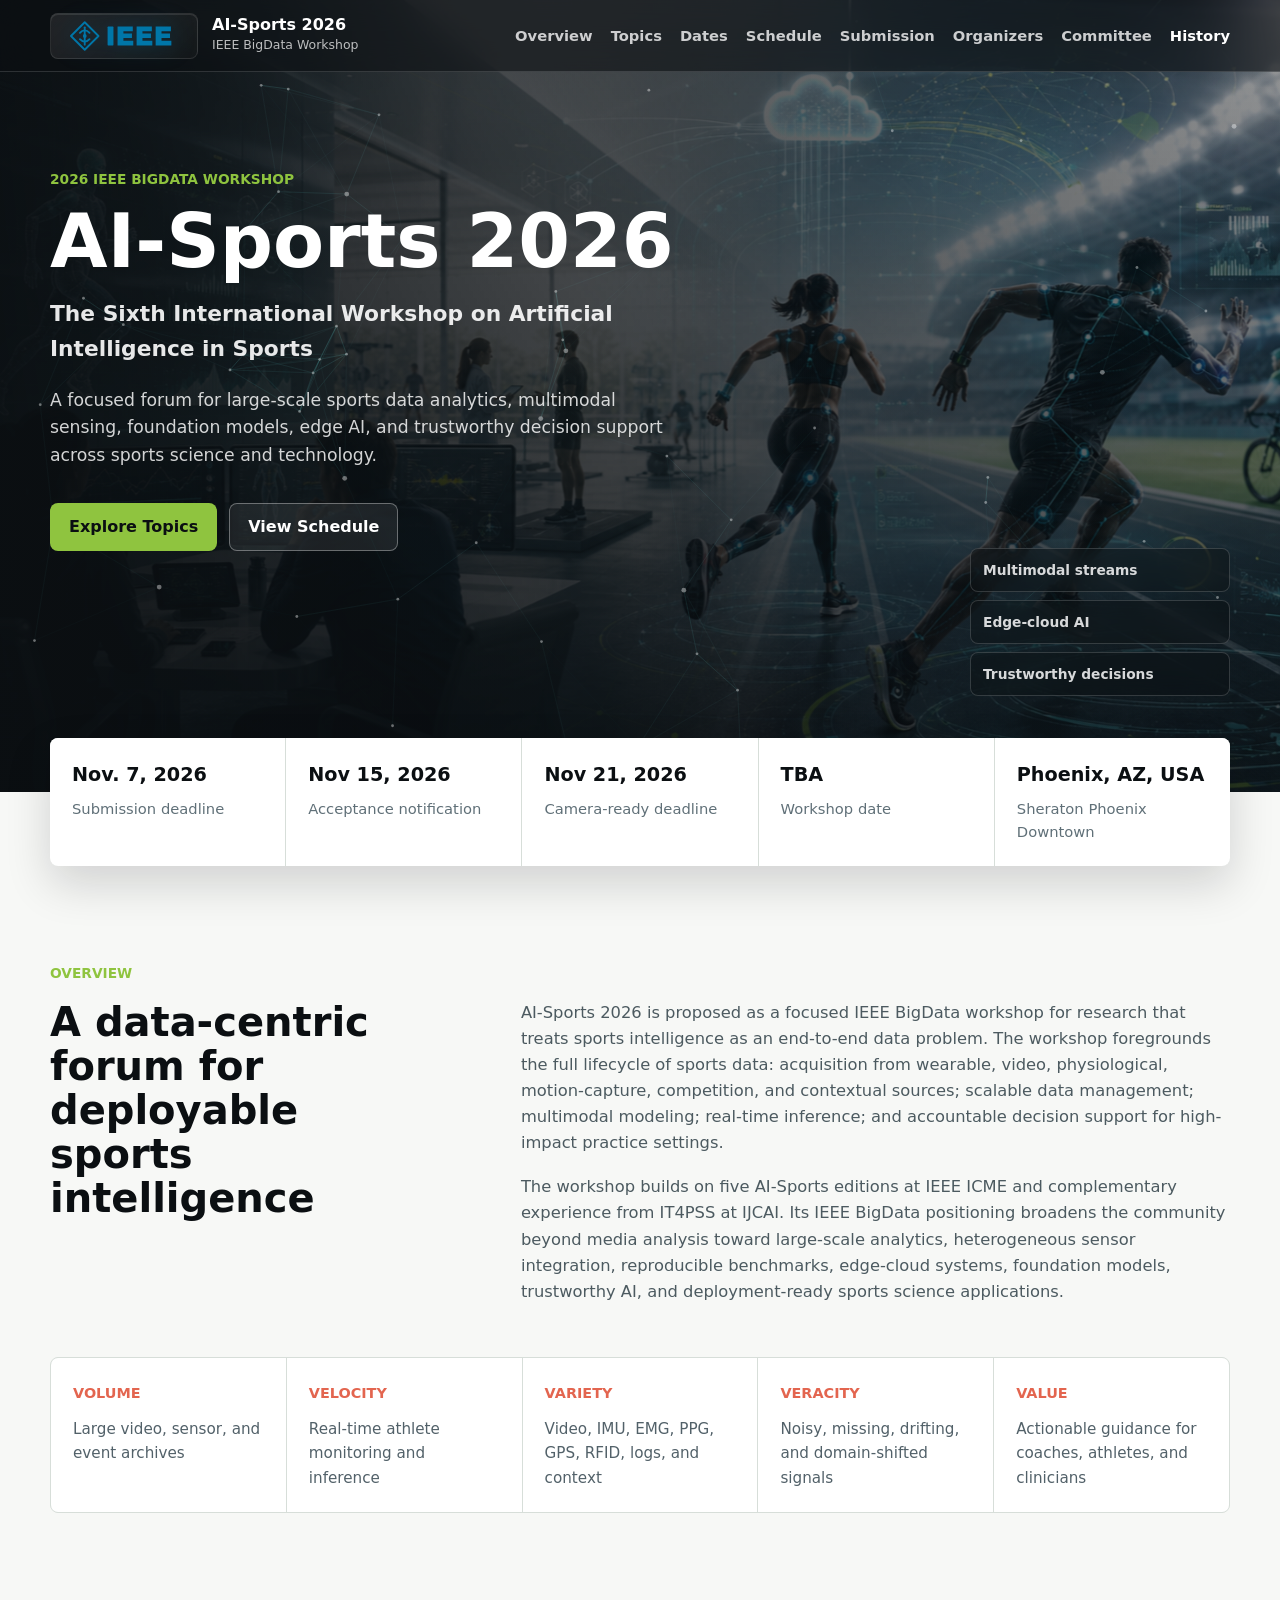
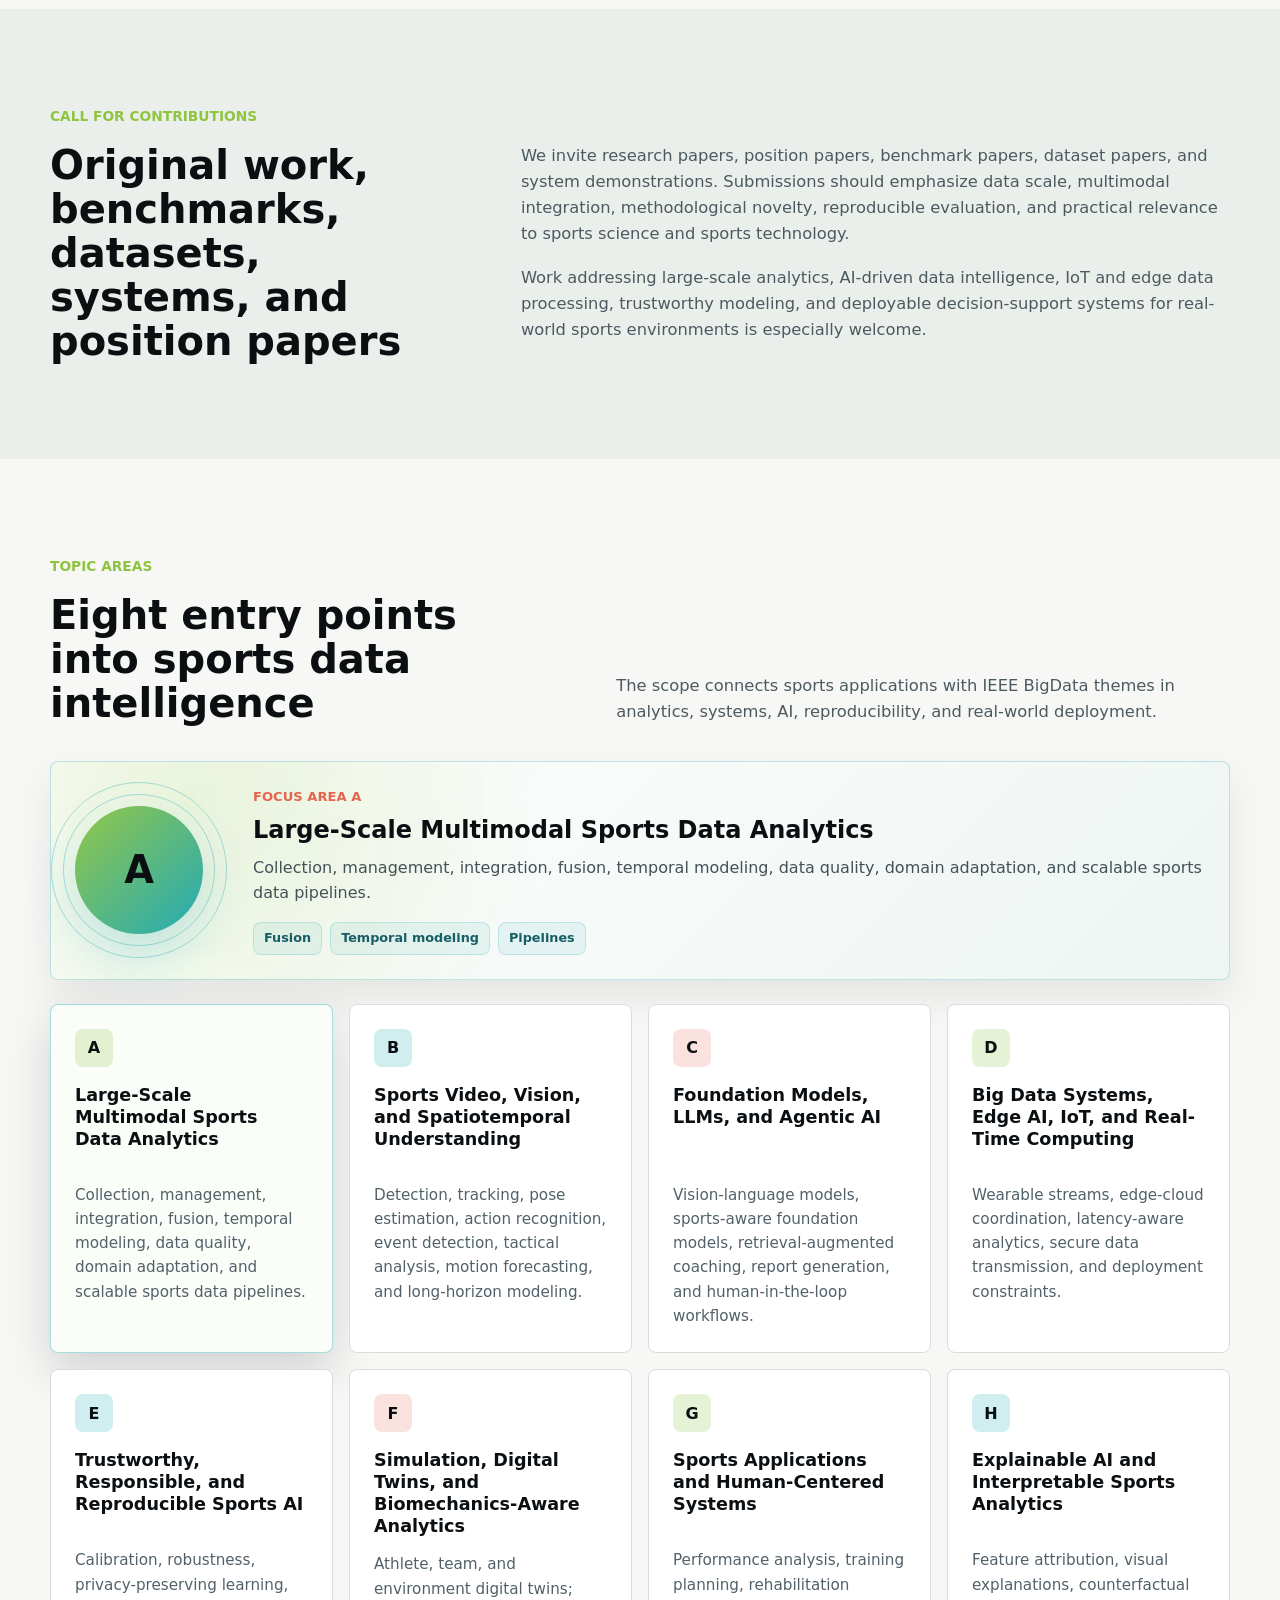
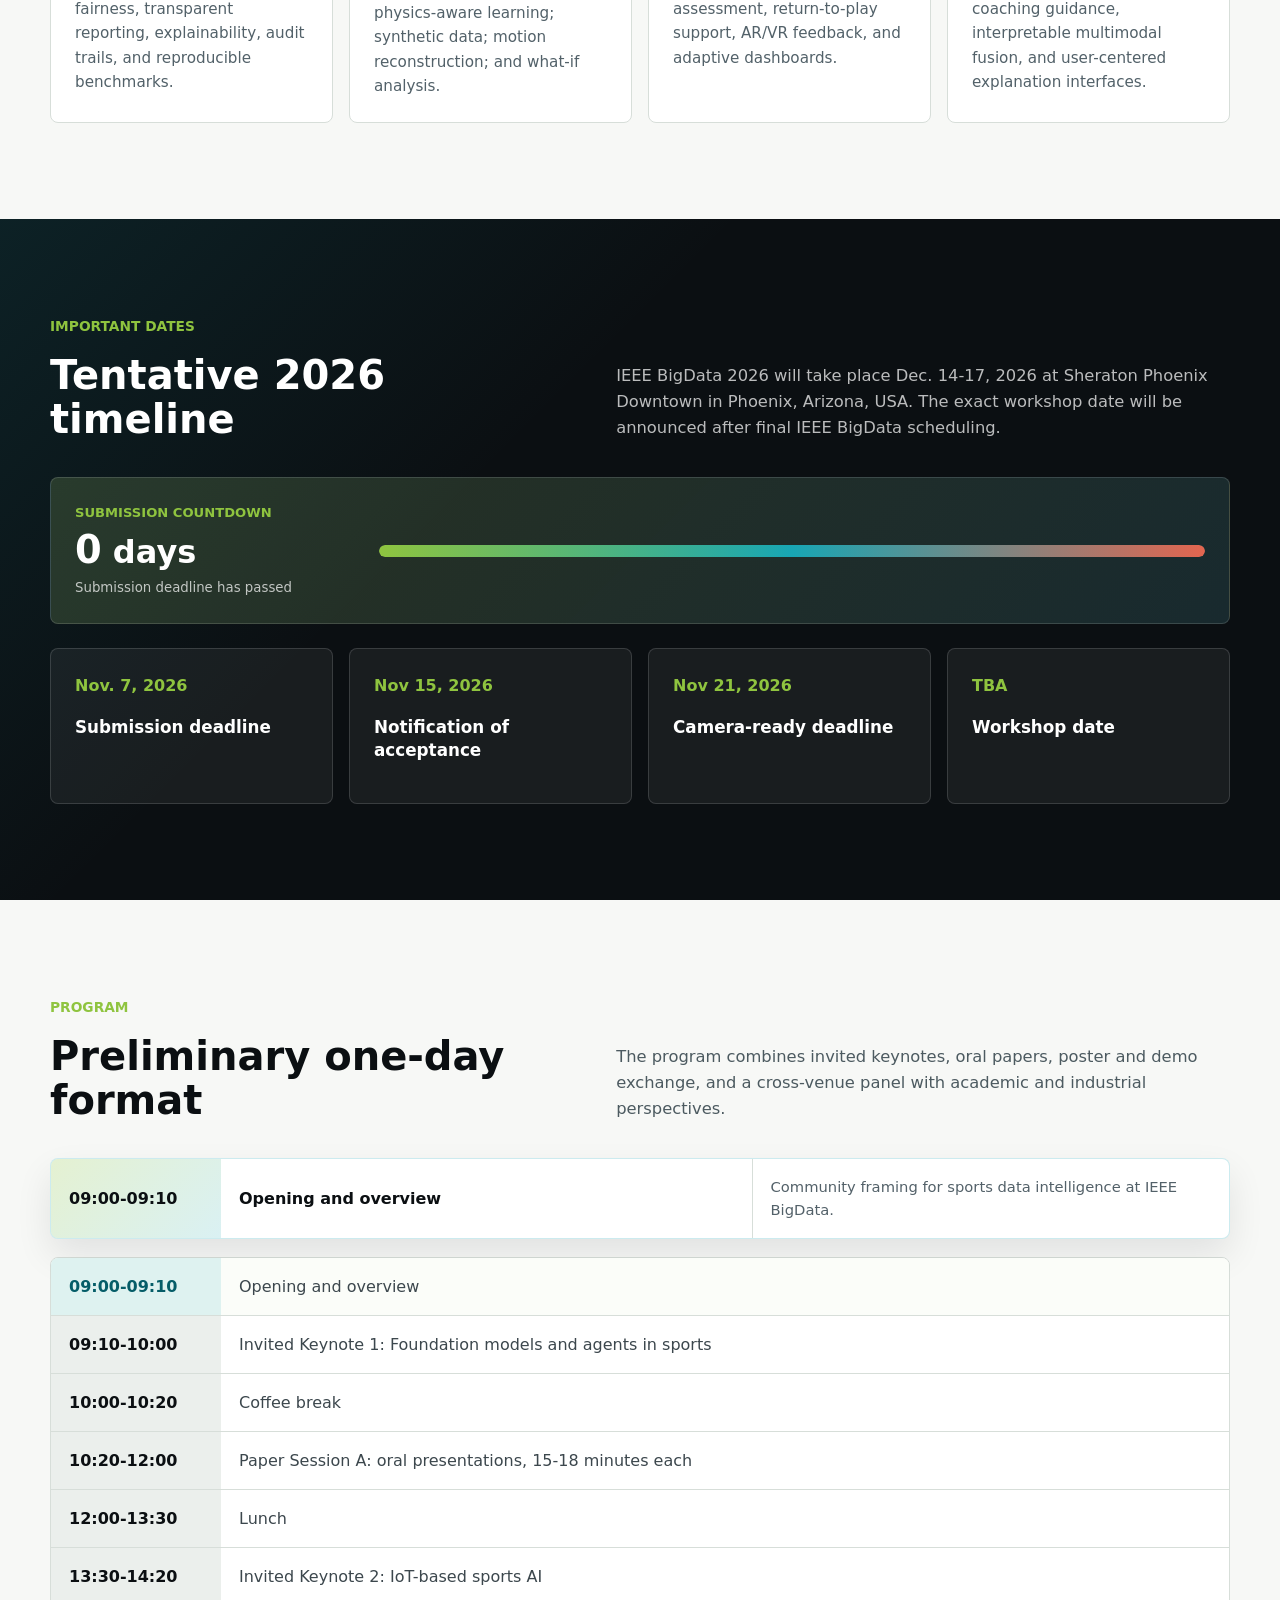
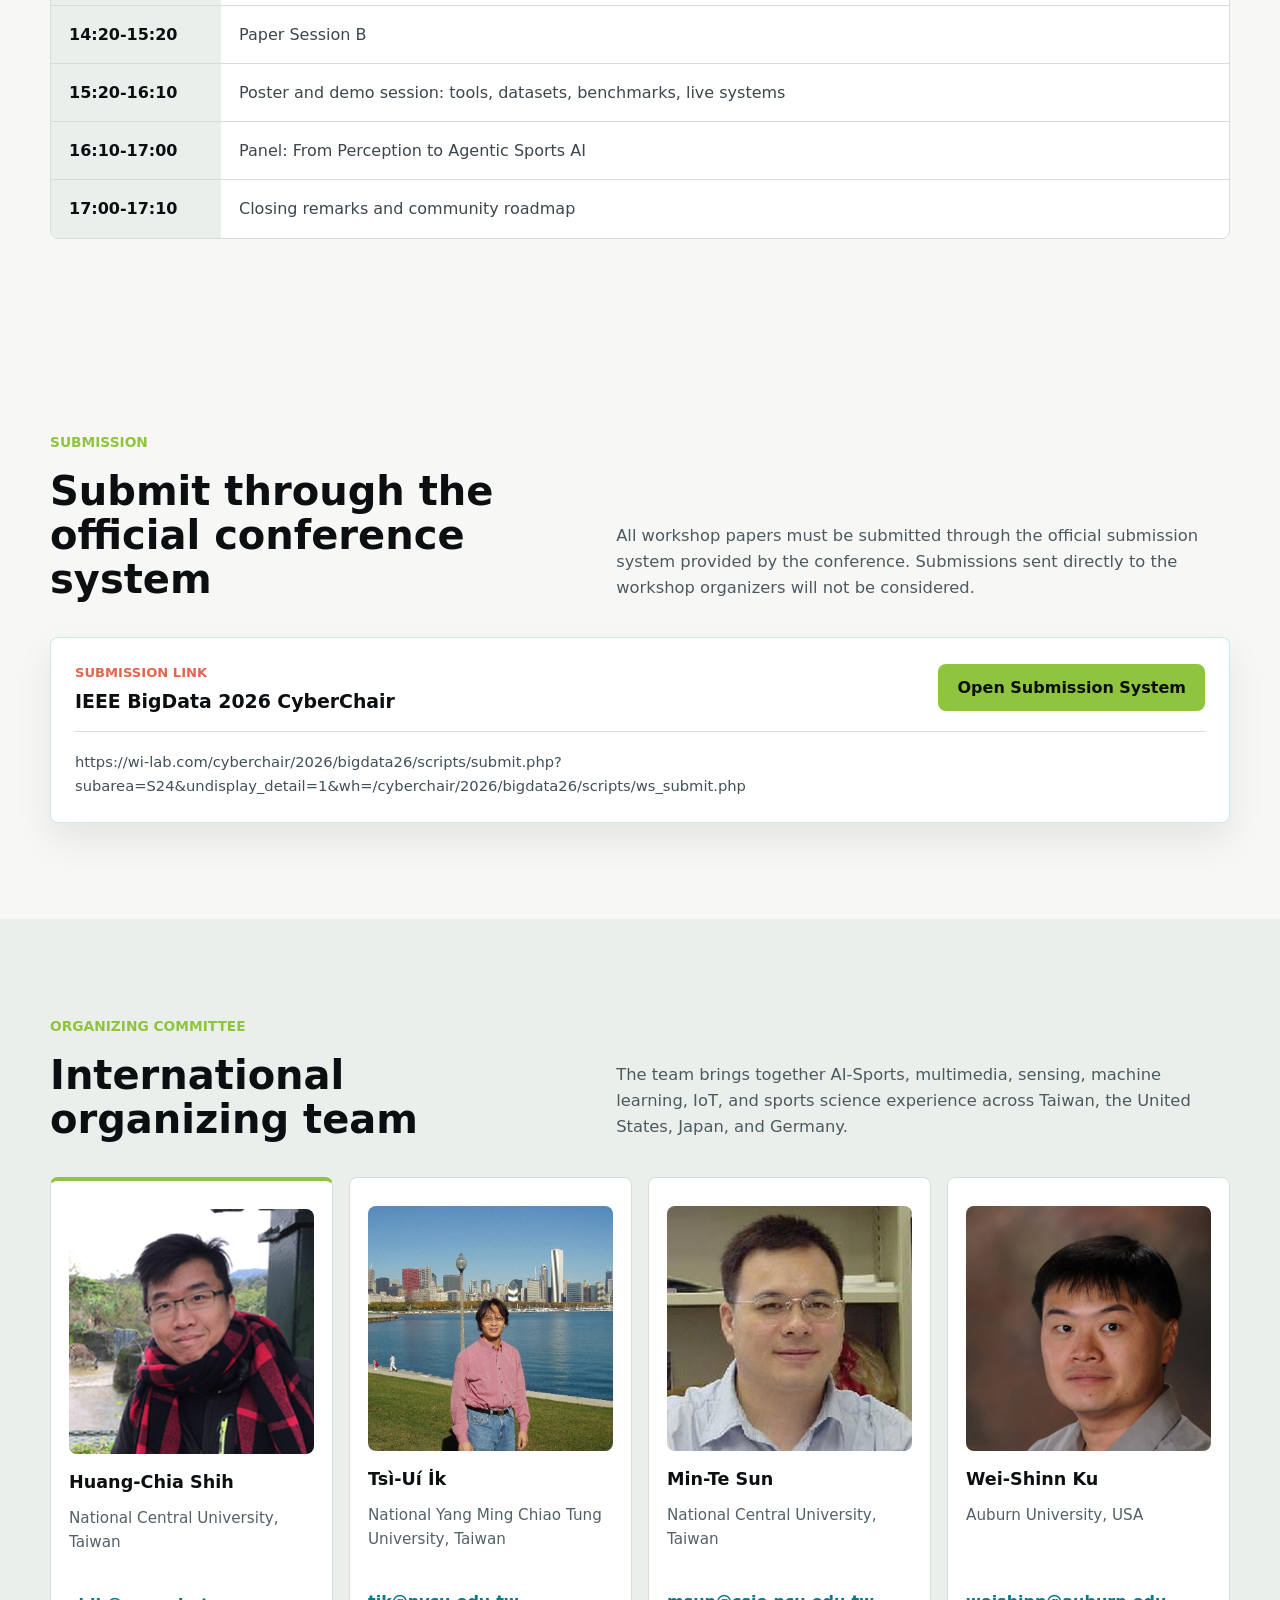
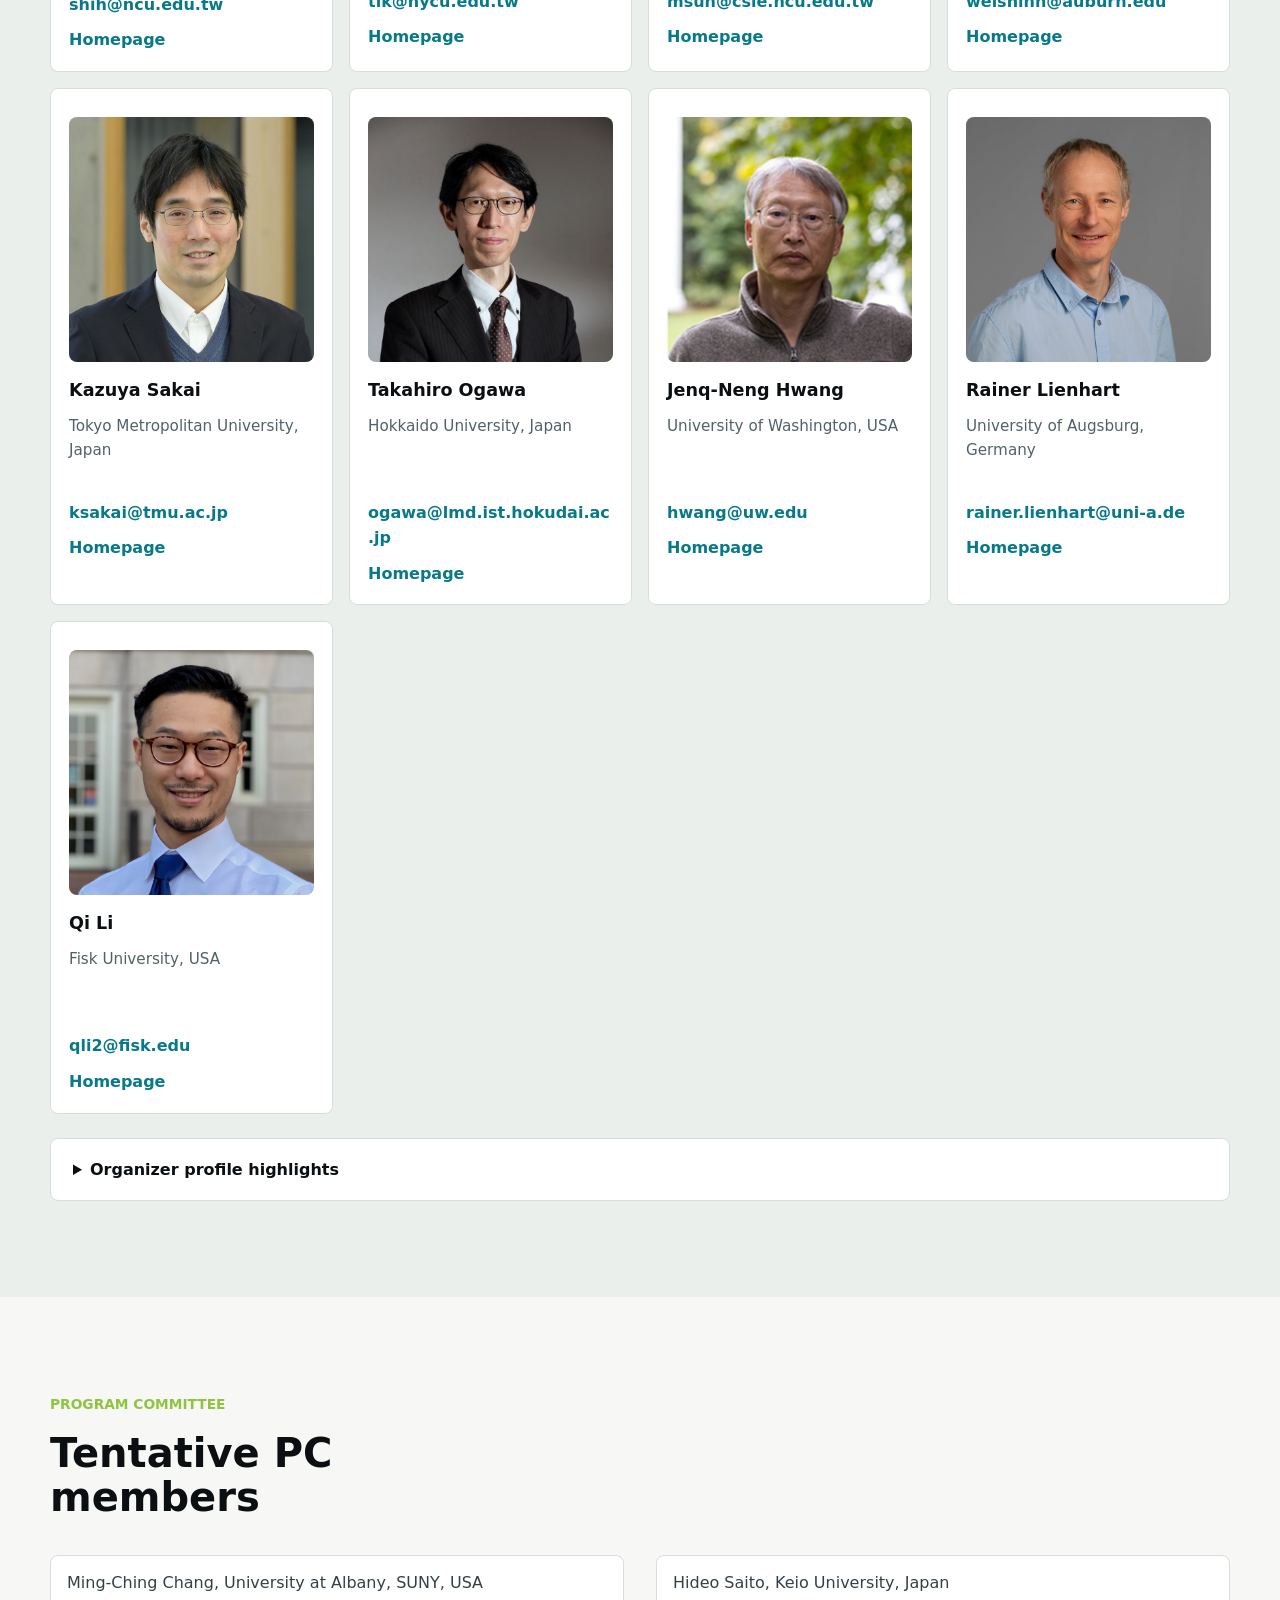
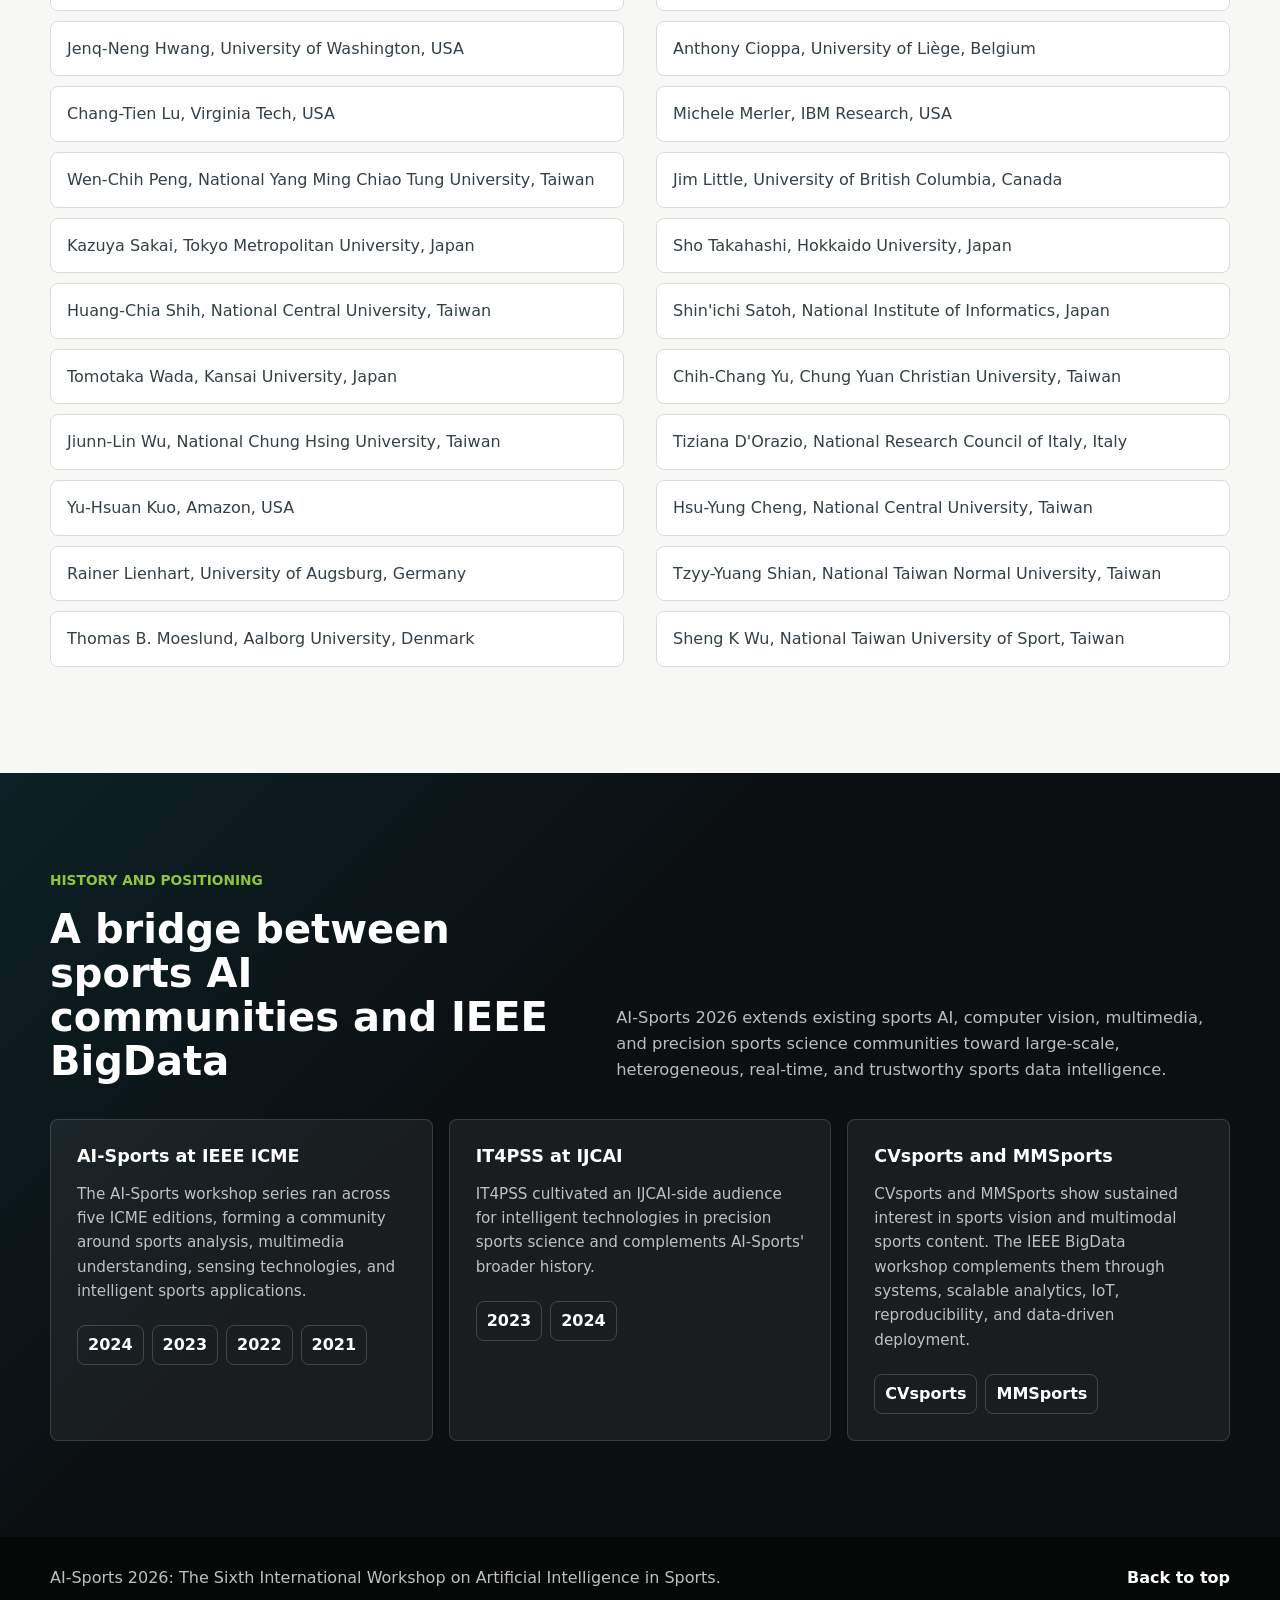
==== commit 7ea03734: "Add Qi Li to organizing committee Co-Authored-By: Claude Opus 5.5 <noreply@anthropic.com>" ====
--- a/index.html
+++ b/index.html
@@ -472,6 +472,15 @@
               href="https://www.uni-augsburg.de/en/fakultaet/fai/informatik/prof/mmc/team/lienhart_eng/"
             >Homepage</a>
           </article>
+          <article class="person-card">
+            <a class="person-photo" href="https://qilimk.github.io/qili-prof/index.html" aria-label="Qi Li homepage">
+              <img src="assets/organizers/qi-li.jpg" alt="Qi Li" />
+            </a>
+            <h3>Qi Li</h3>
+            <p>Fisk University, USA</p>
+            <a href="mailto:qli2@fisk.edu">qli2@fisk.edu</a>
+            <a href="https://qilimk.github.io/qili-prof/index.html">Homepage</a>
+          </article>
         </div>
 
         <div class="bio-panel">
@@ -511,6 +520,12 @@
                 <strong>Rainer Lienhart</strong> leads the Machine Learning and Computer
                 Vision Lab at the University of Augsburg, with expertise in large-scale
                 video, human pose, sensor, and data mining algorithms.
+              </p>
+              <p>
+                <strong>Qi Li</strong> focuses on AI robustness, human motion analysis, and
+                interdisciplinary applications in healthcare and bioinformatics, with
+                publications in CVPR, ACCV, IEEE BigData, IEEE Access, and Briefings in
+                Bioinformatics, including an ACCV Best Application Paper Honorable Mention.
               </p>
             </div>
           </details>
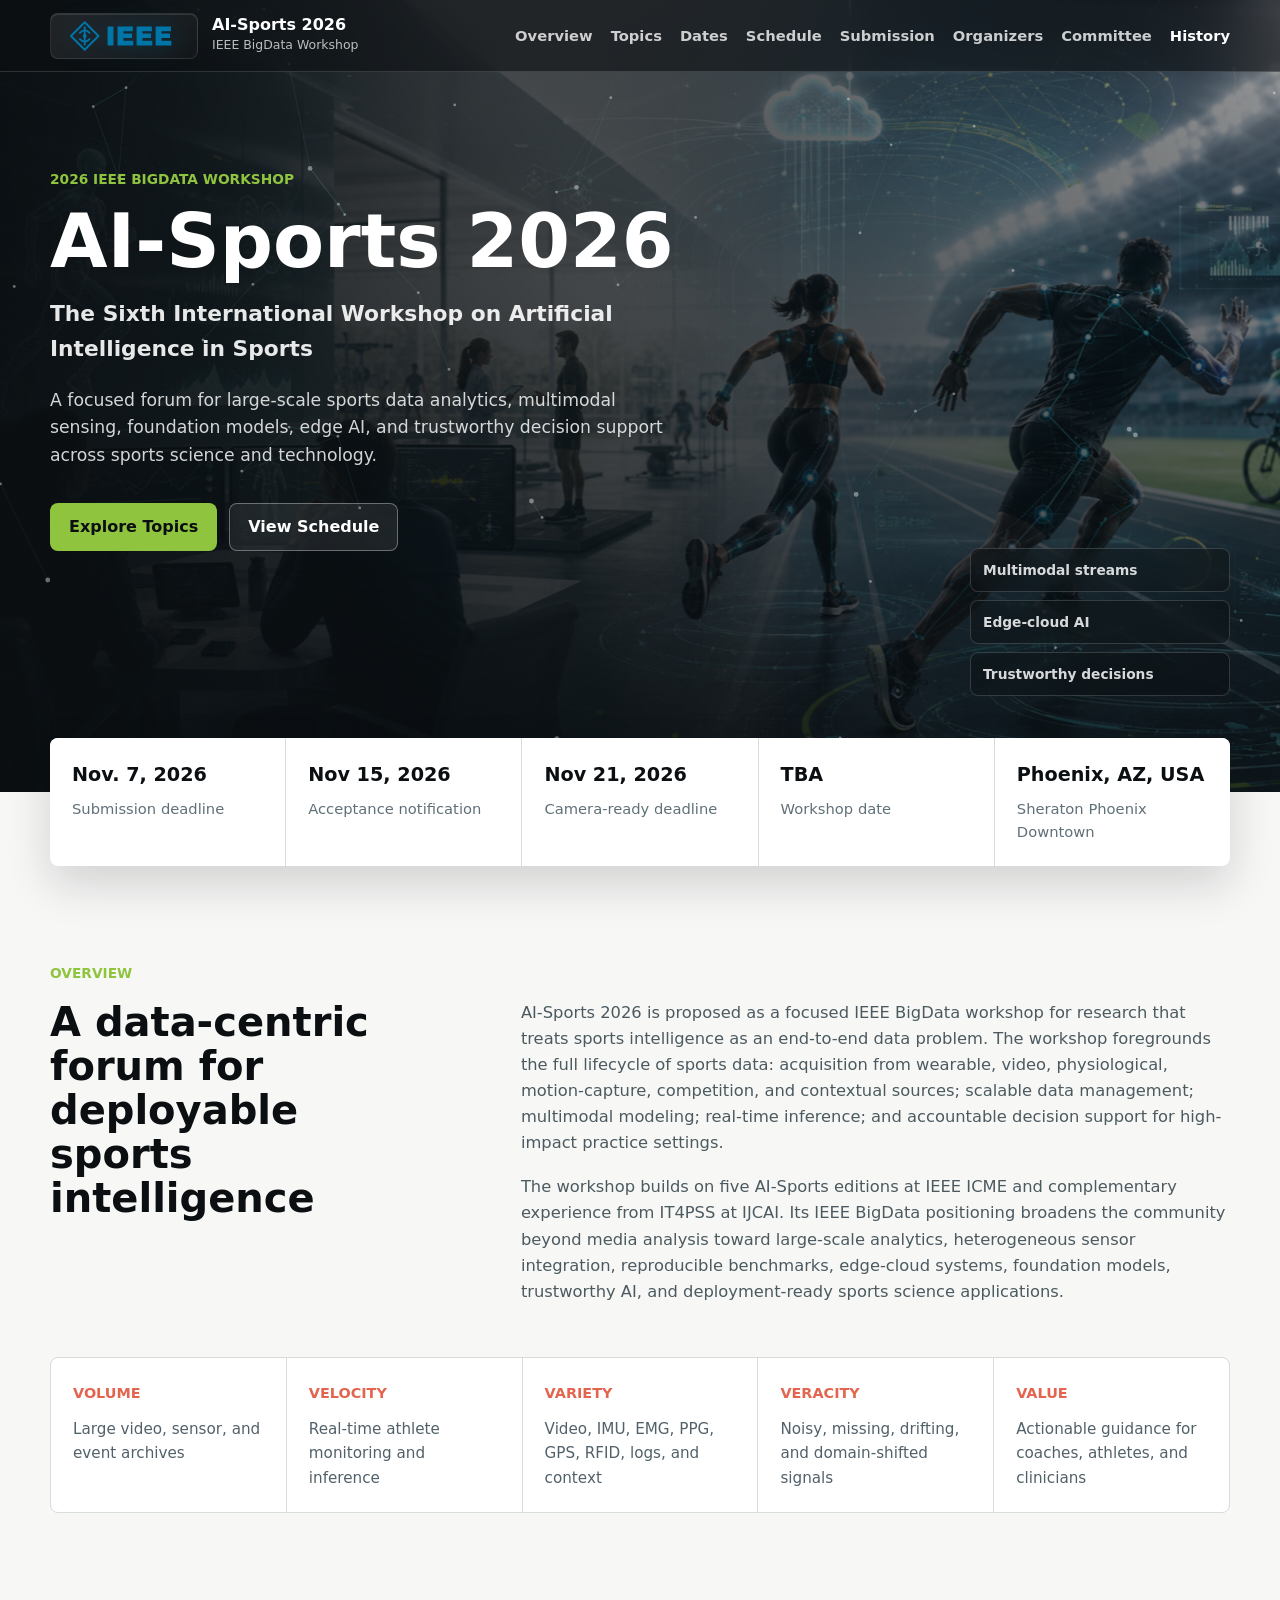
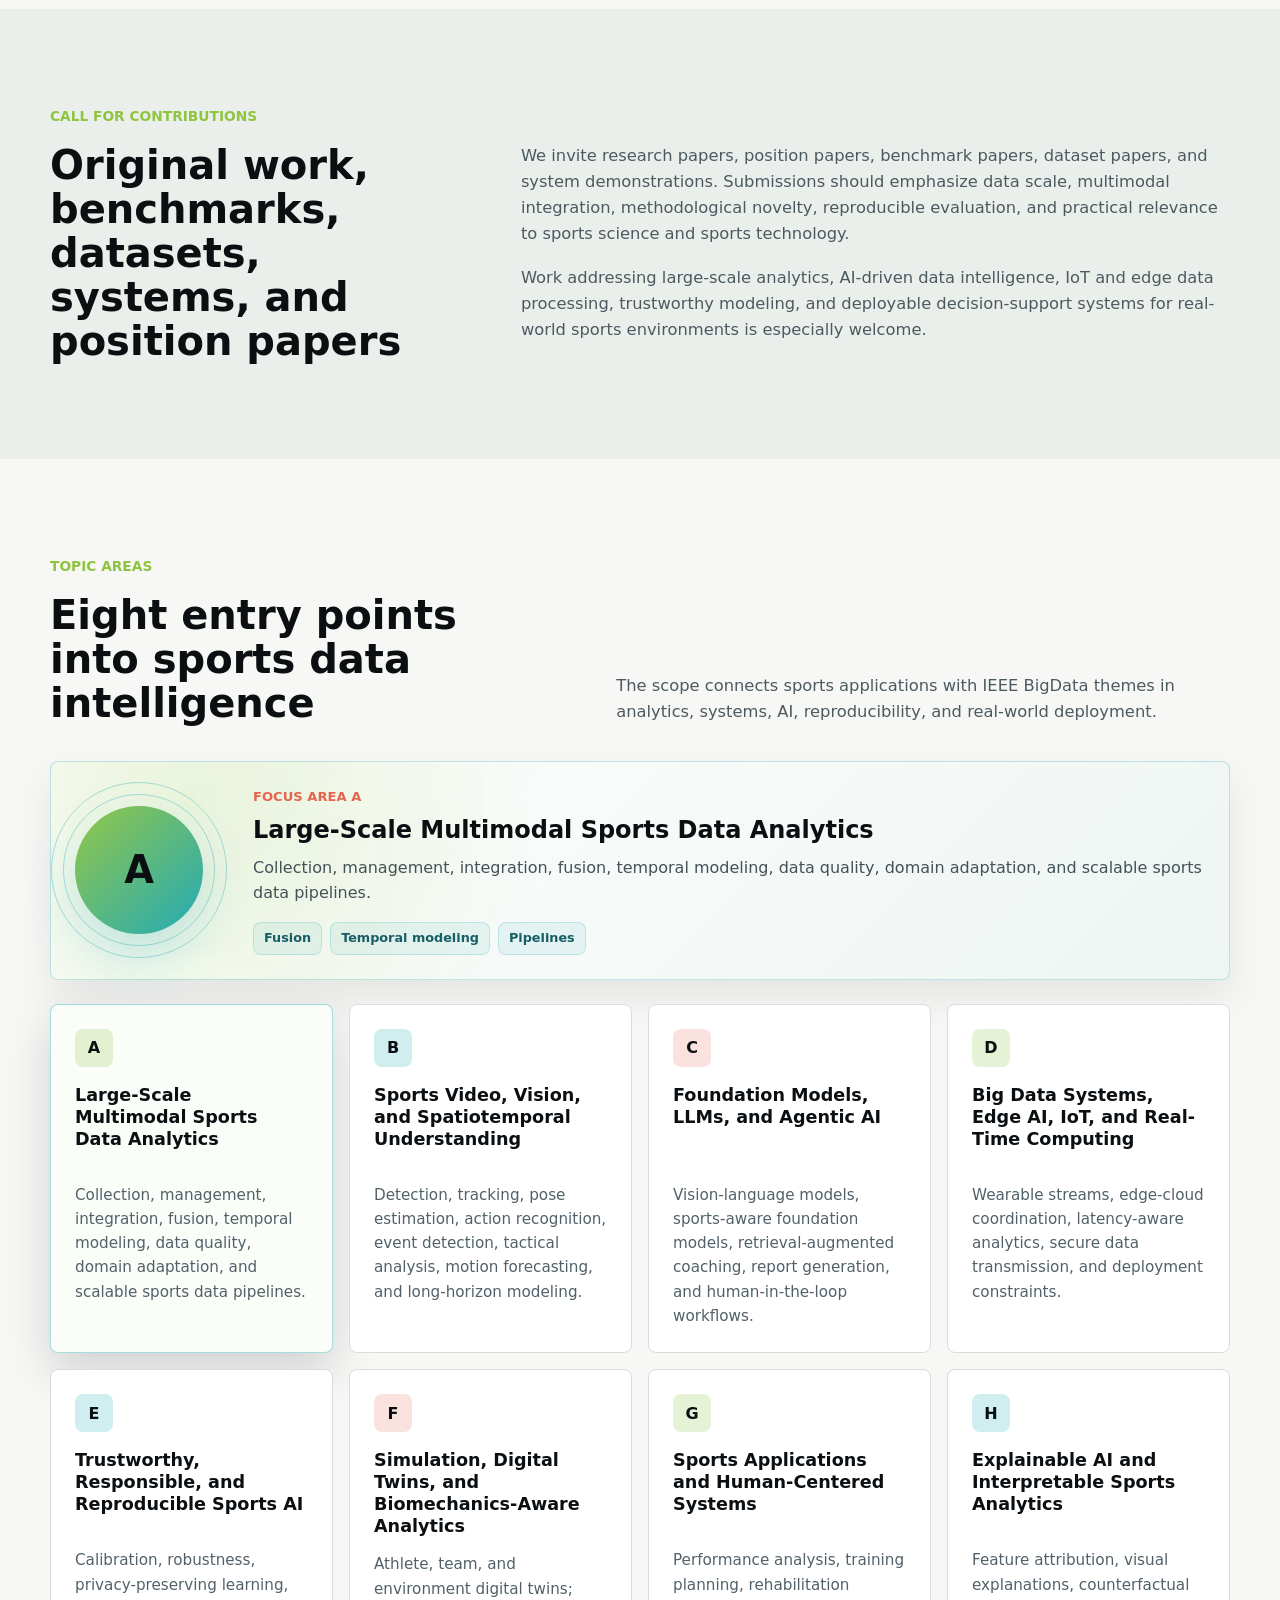
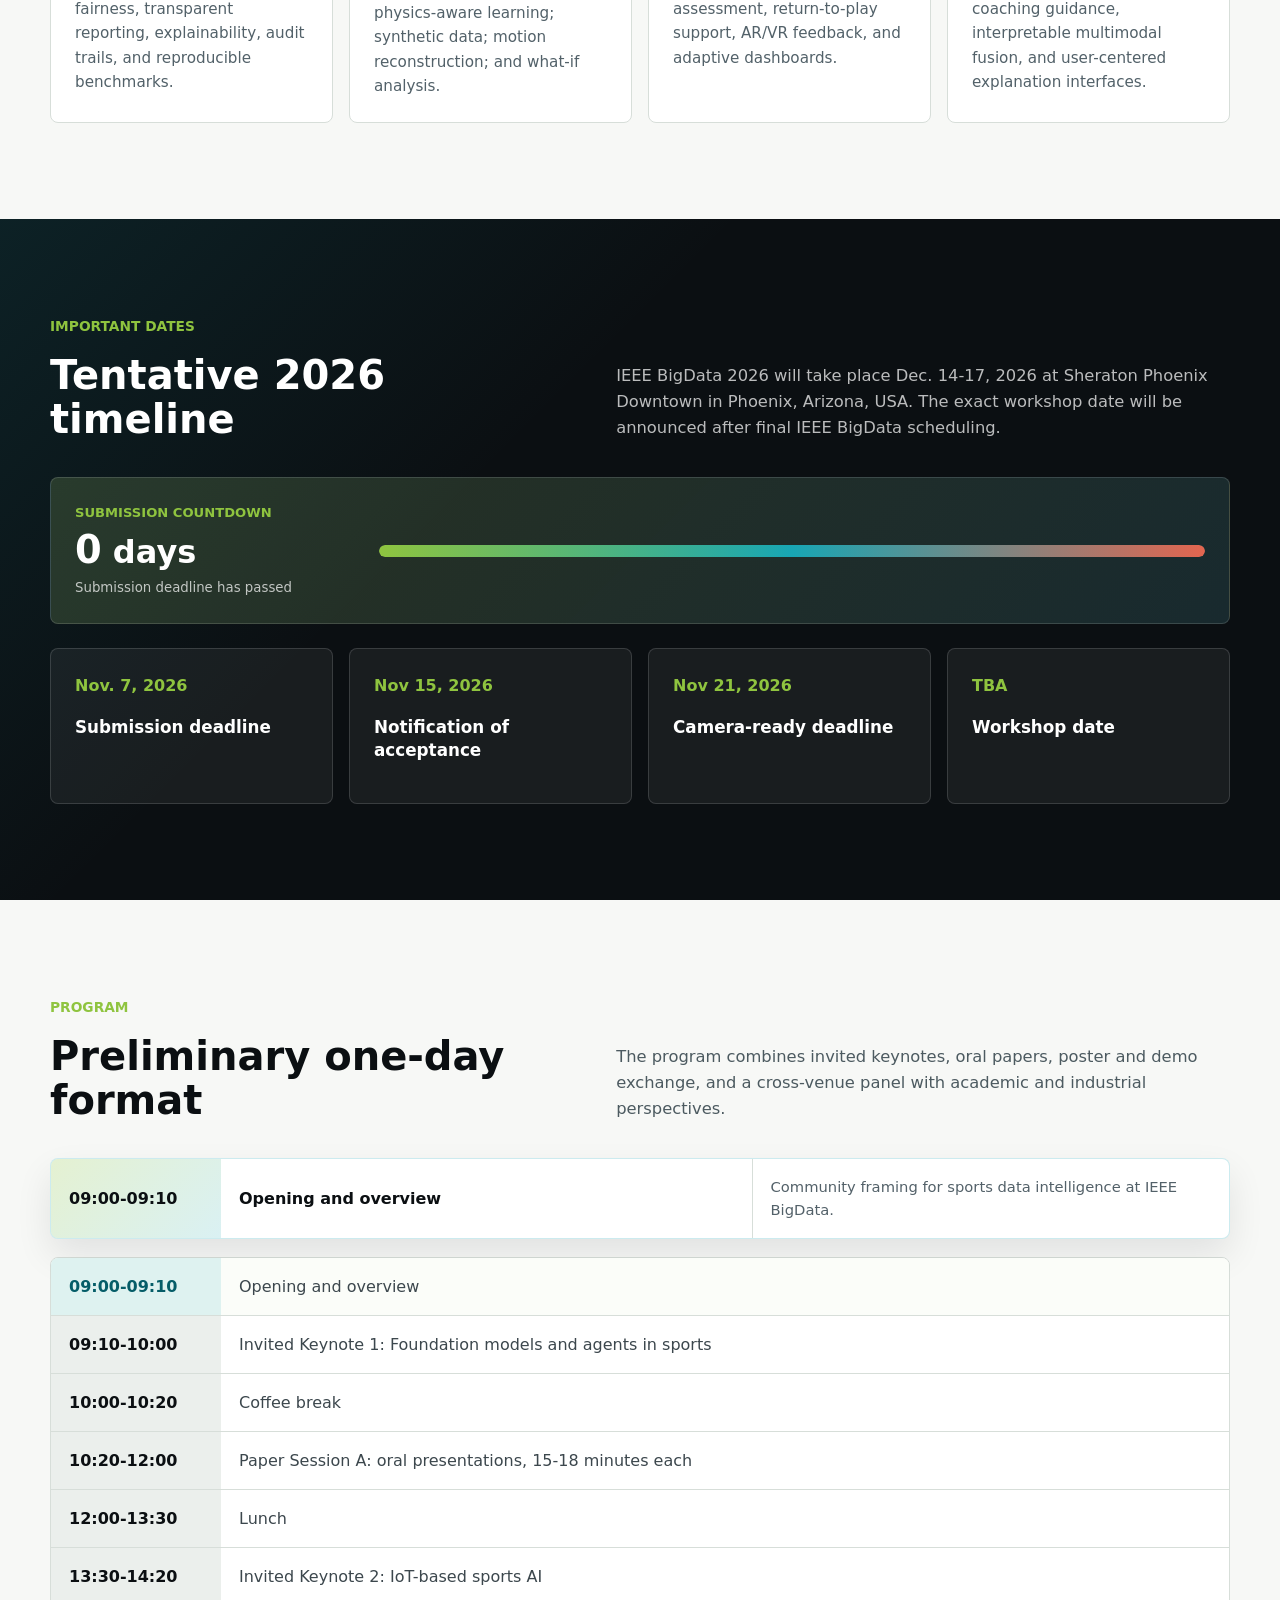
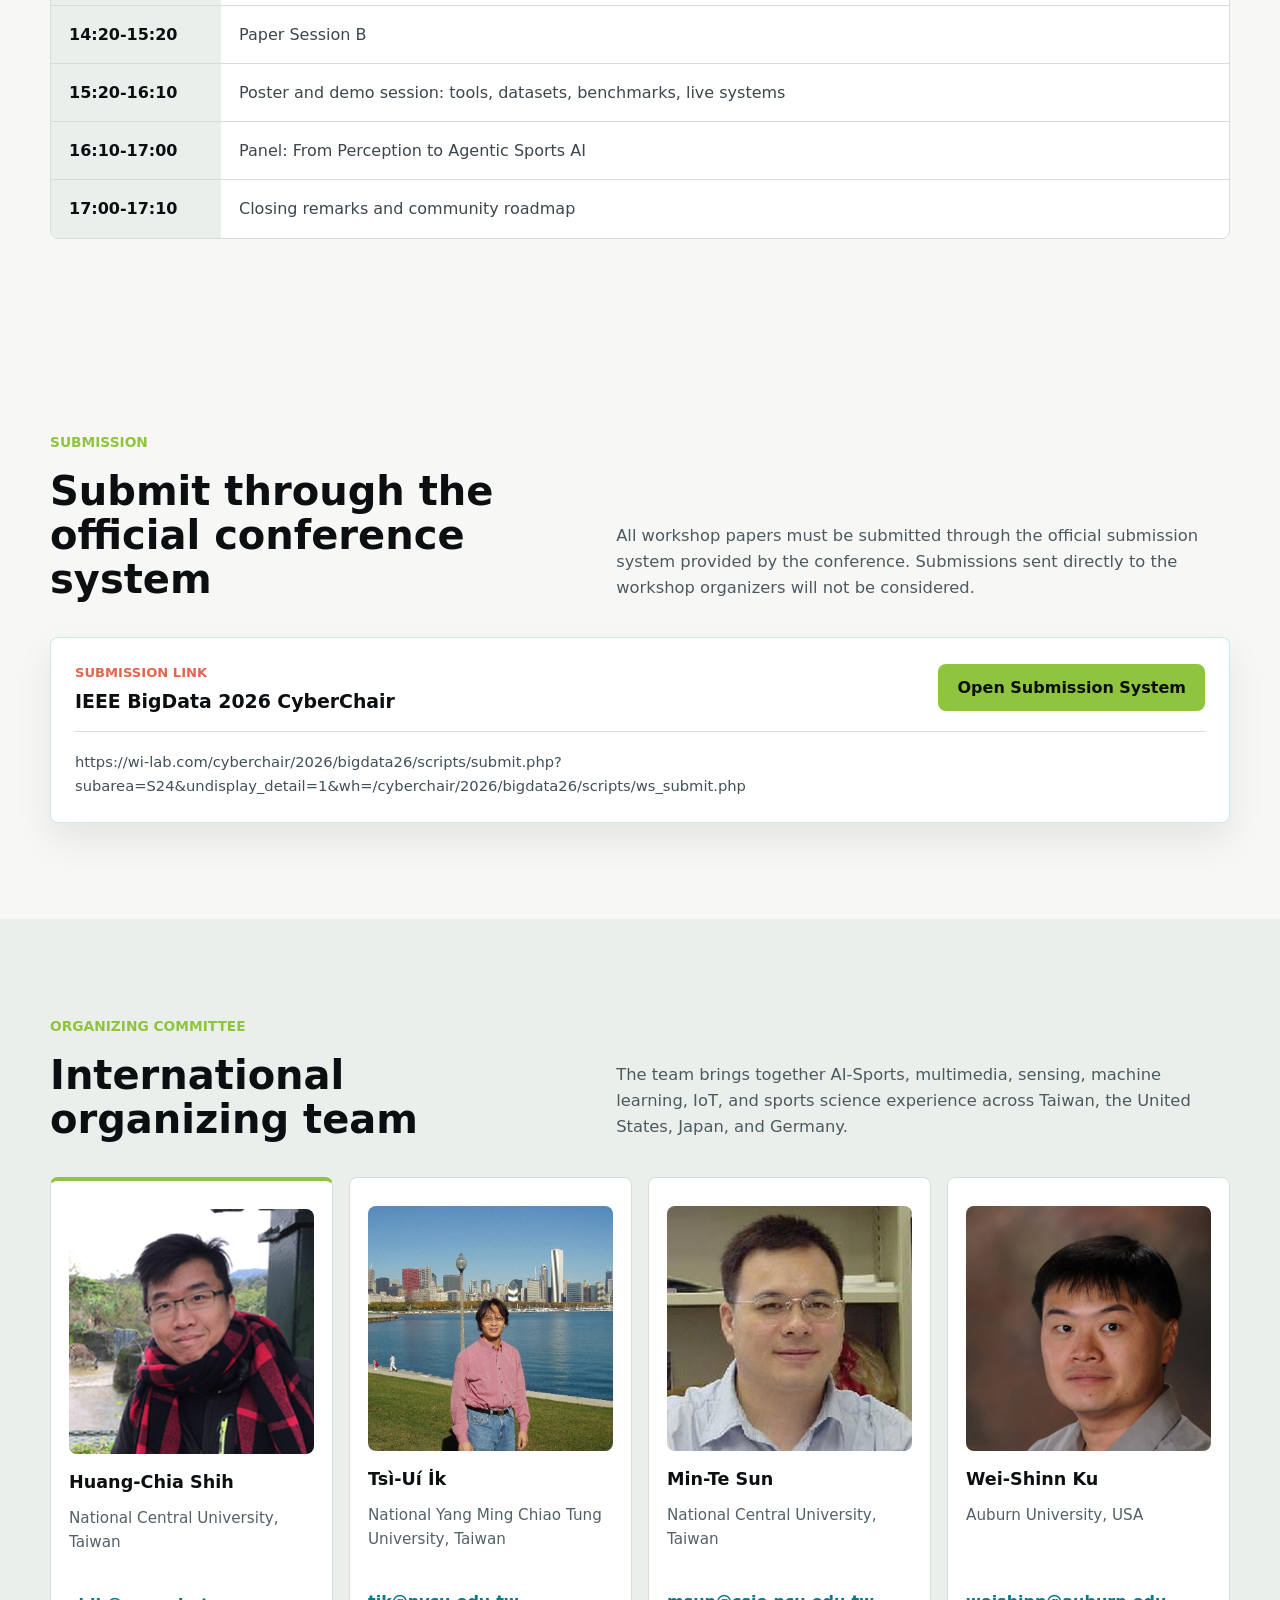
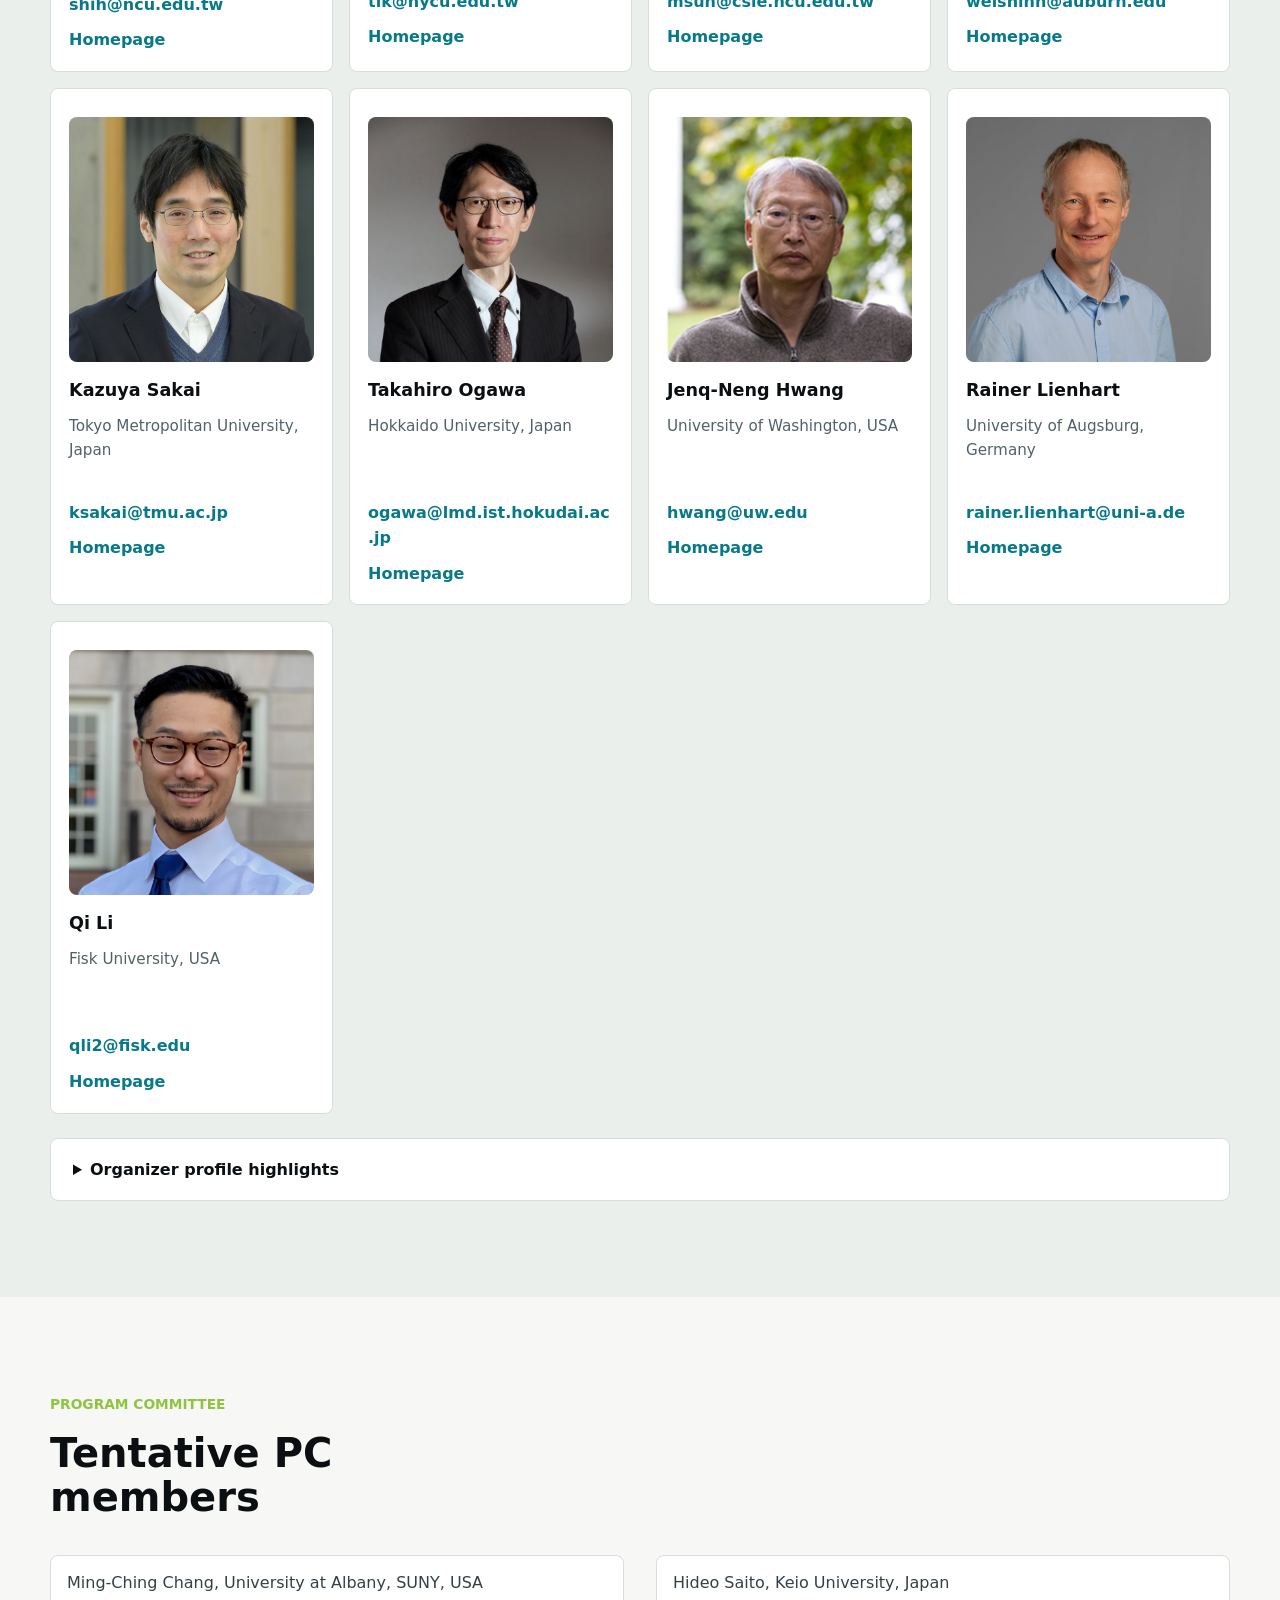
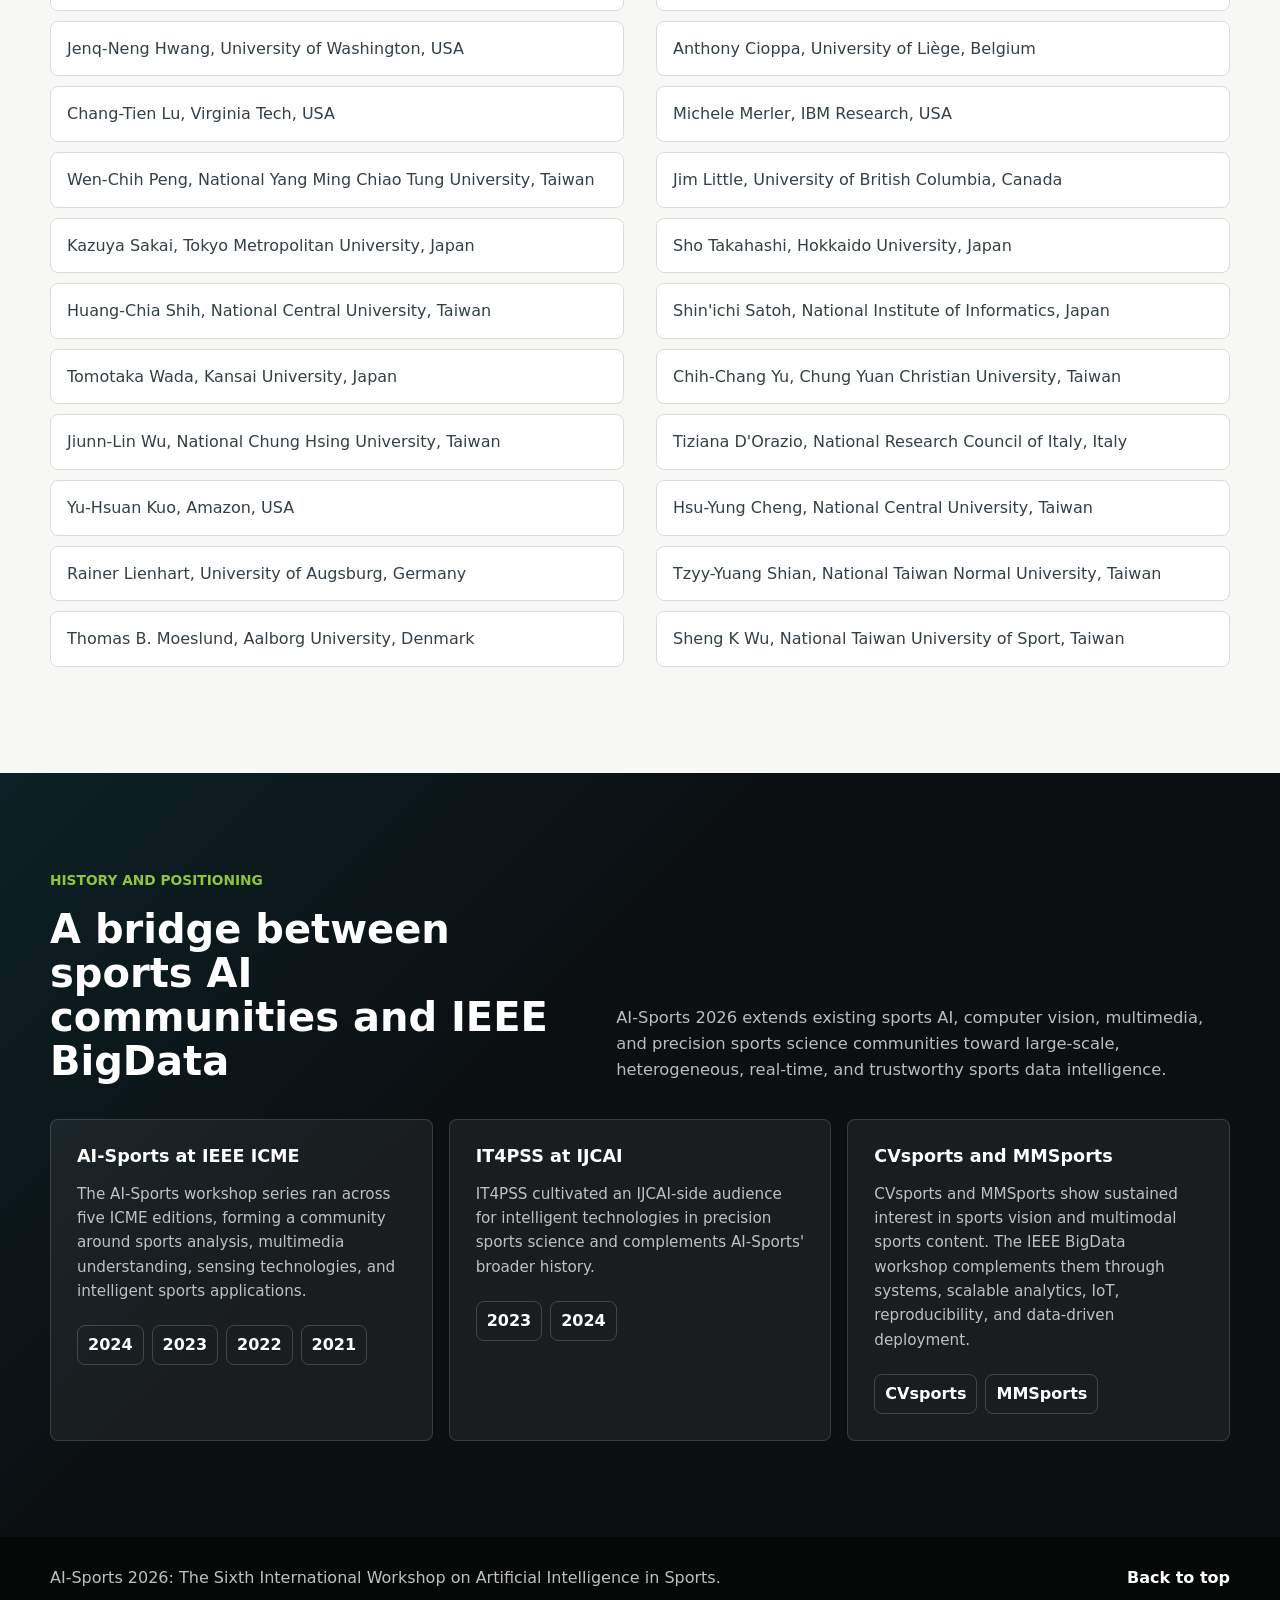
==== commit 9d1c344e: "Add Kazuya Sakai to organizer highlights Co-Authored-By: Claude Opus 5.5 <noreply@anthropic.com>" ====
--- a/index.html
+++ b/index.html
@@ -508,6 +508,11 @@
                 Auburn University.
               </p>
               <p>
+                <strong>Kazuya Sakai</strong> is an associate professor of computer science at
+                Tokyo Metropolitan University, researching information and network security,
+                privacy, distributed algorithms and systems, and reinforcement learning.
+              </p>
+              <p>
                 <strong>Takahiro Ogawa</strong> researches AI, IoT, and big data analysis for
                 multimedia signal processing and applications.
               </p>
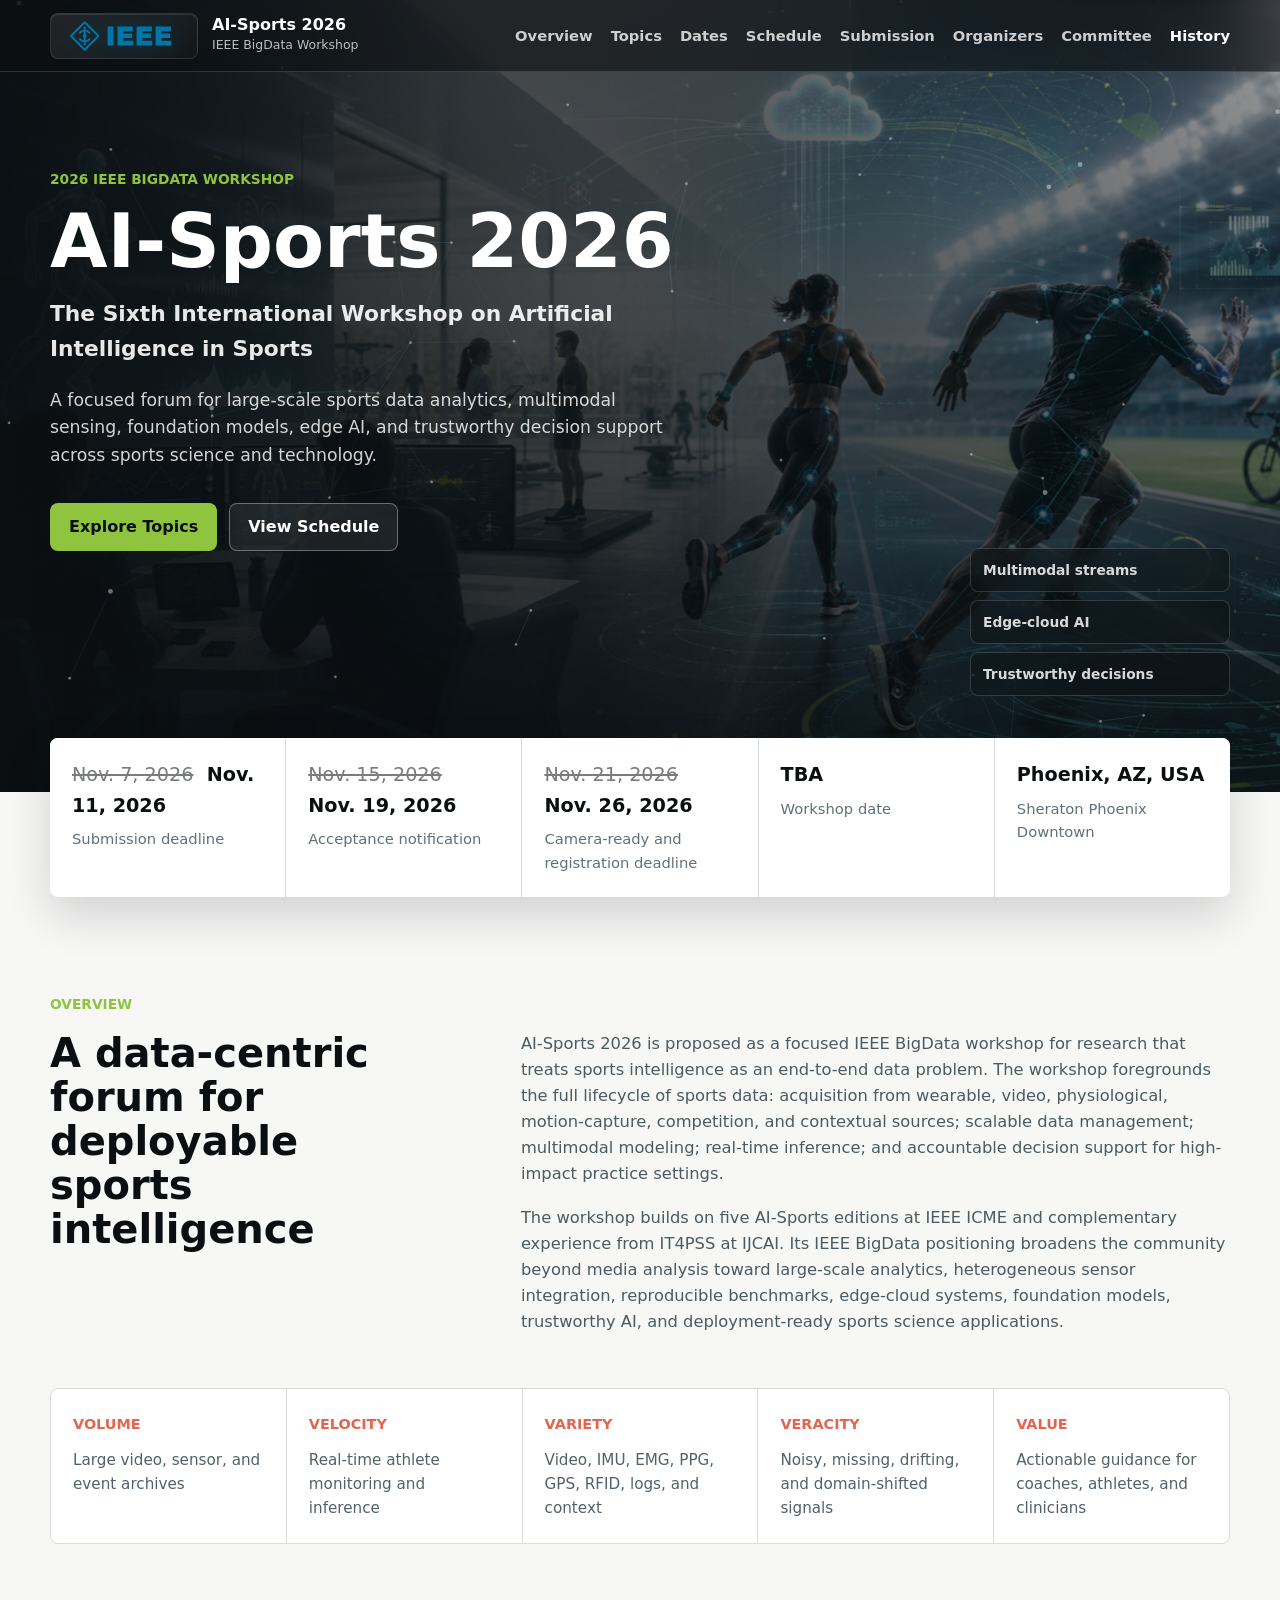
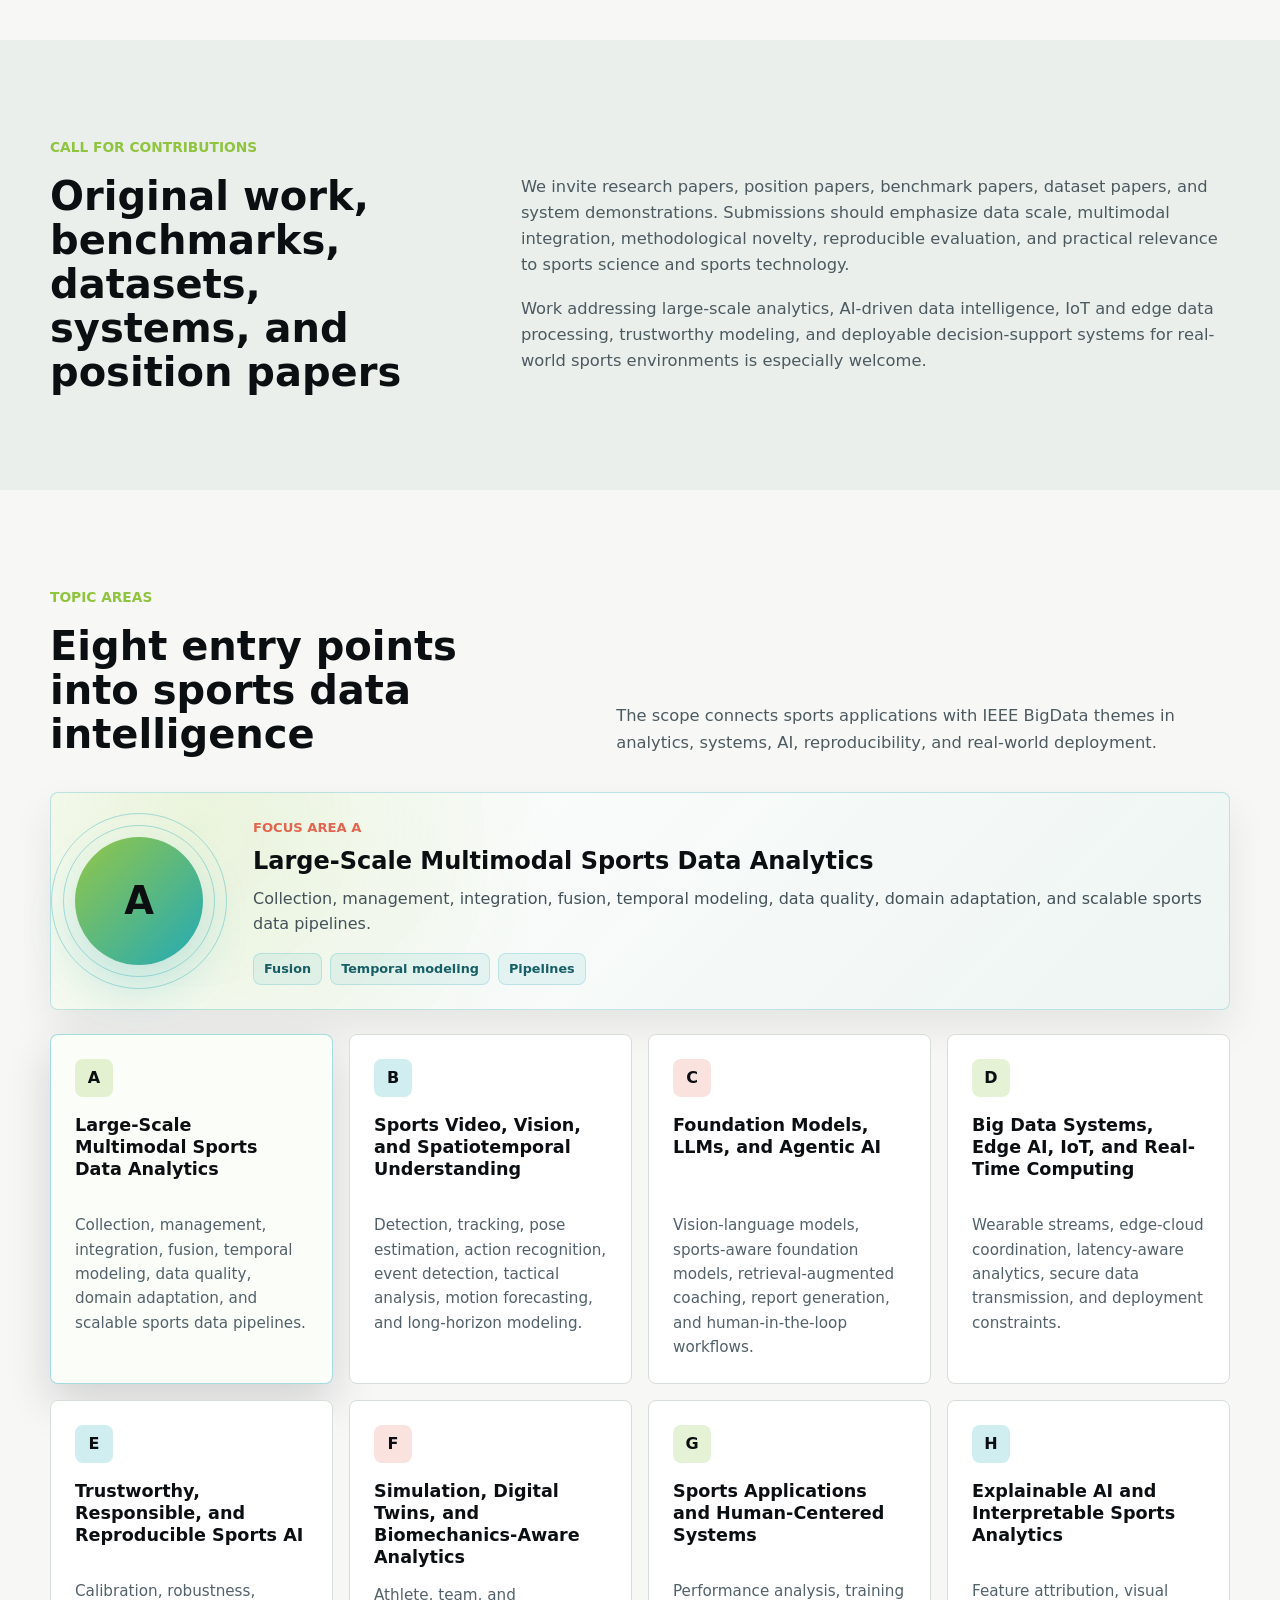
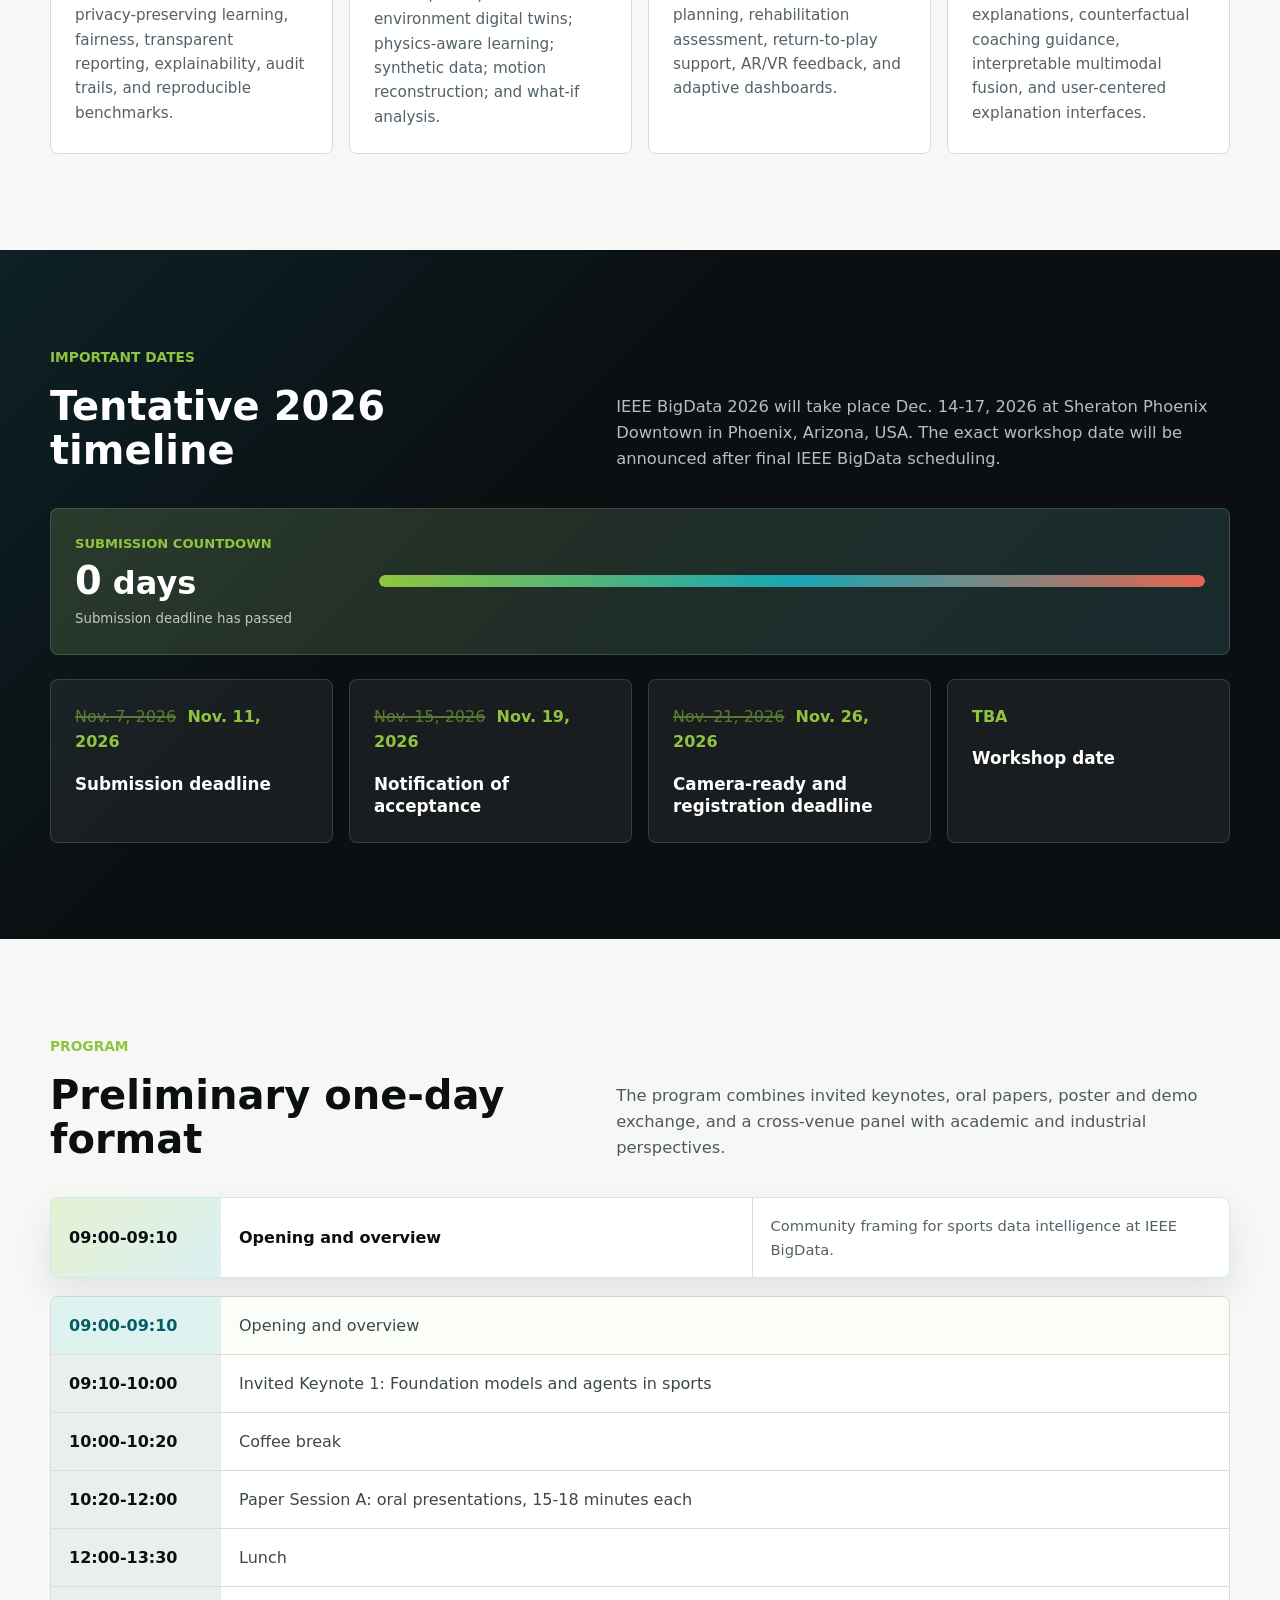
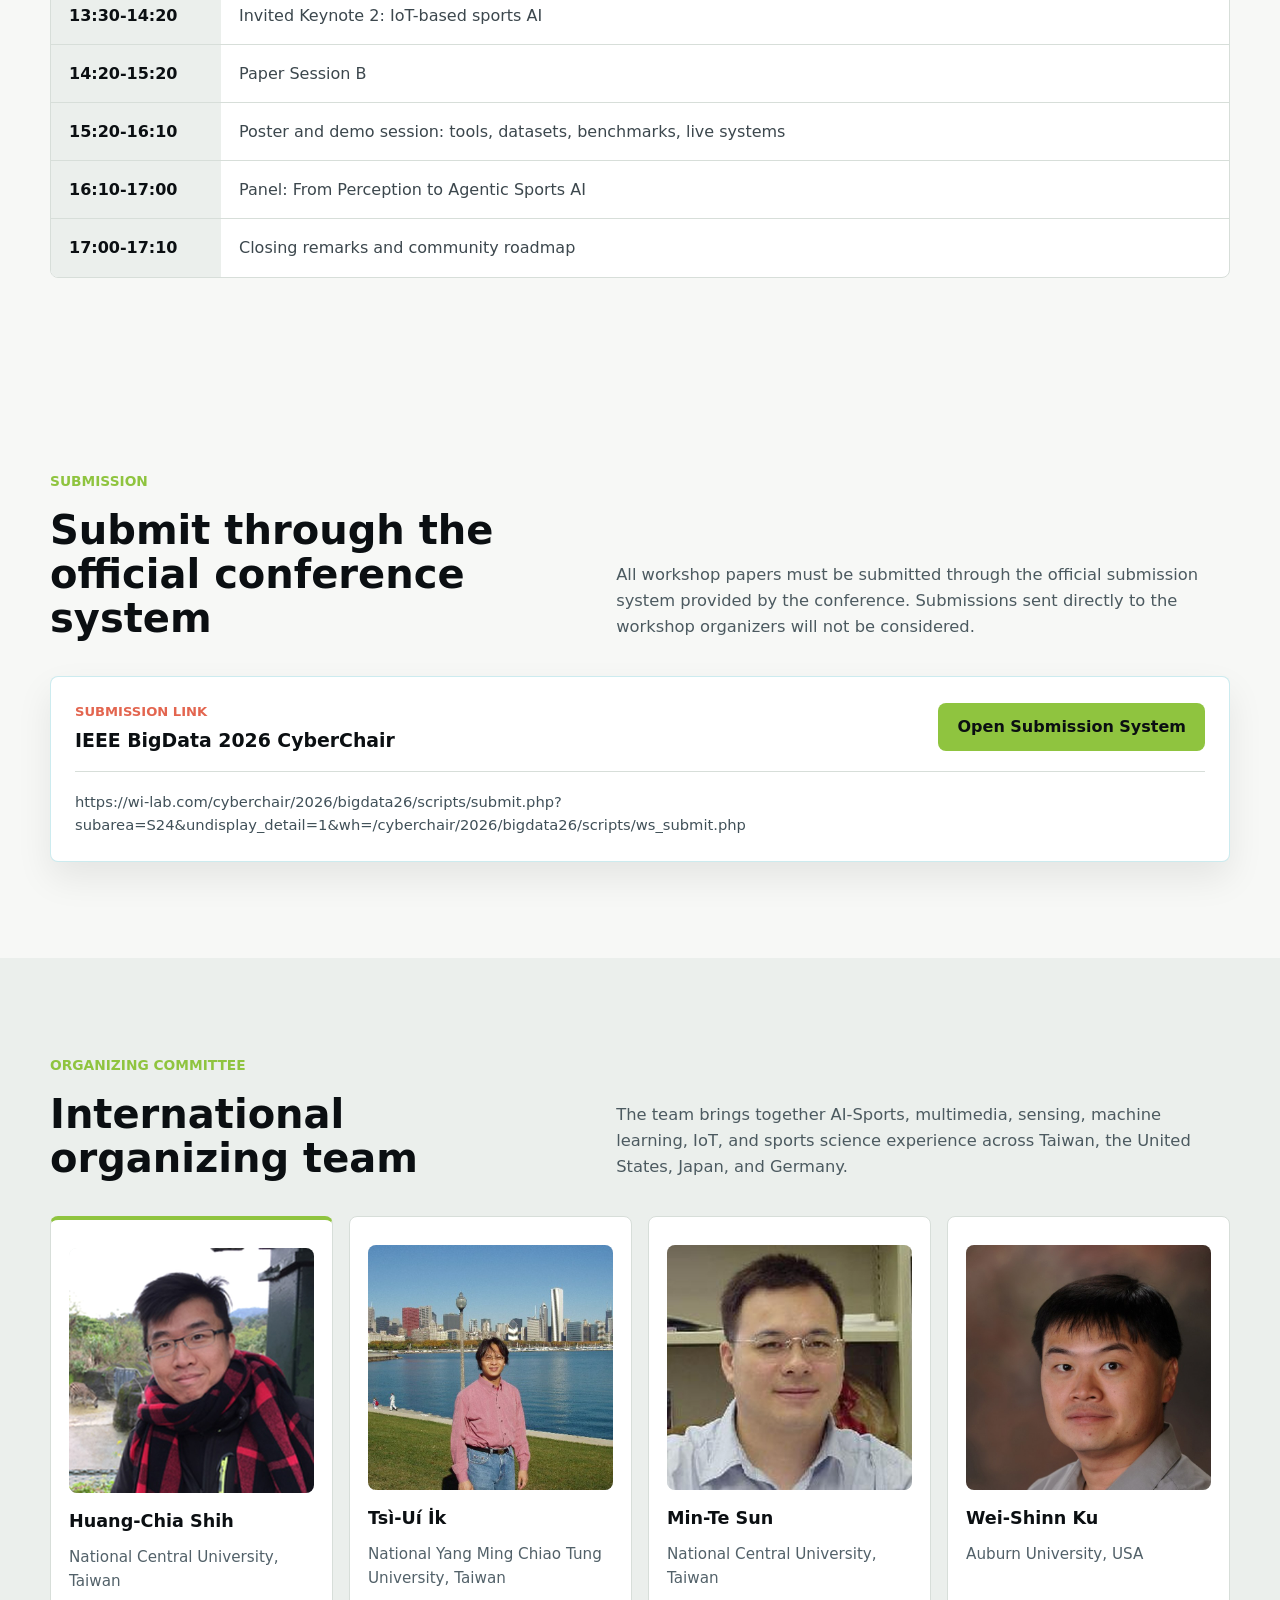
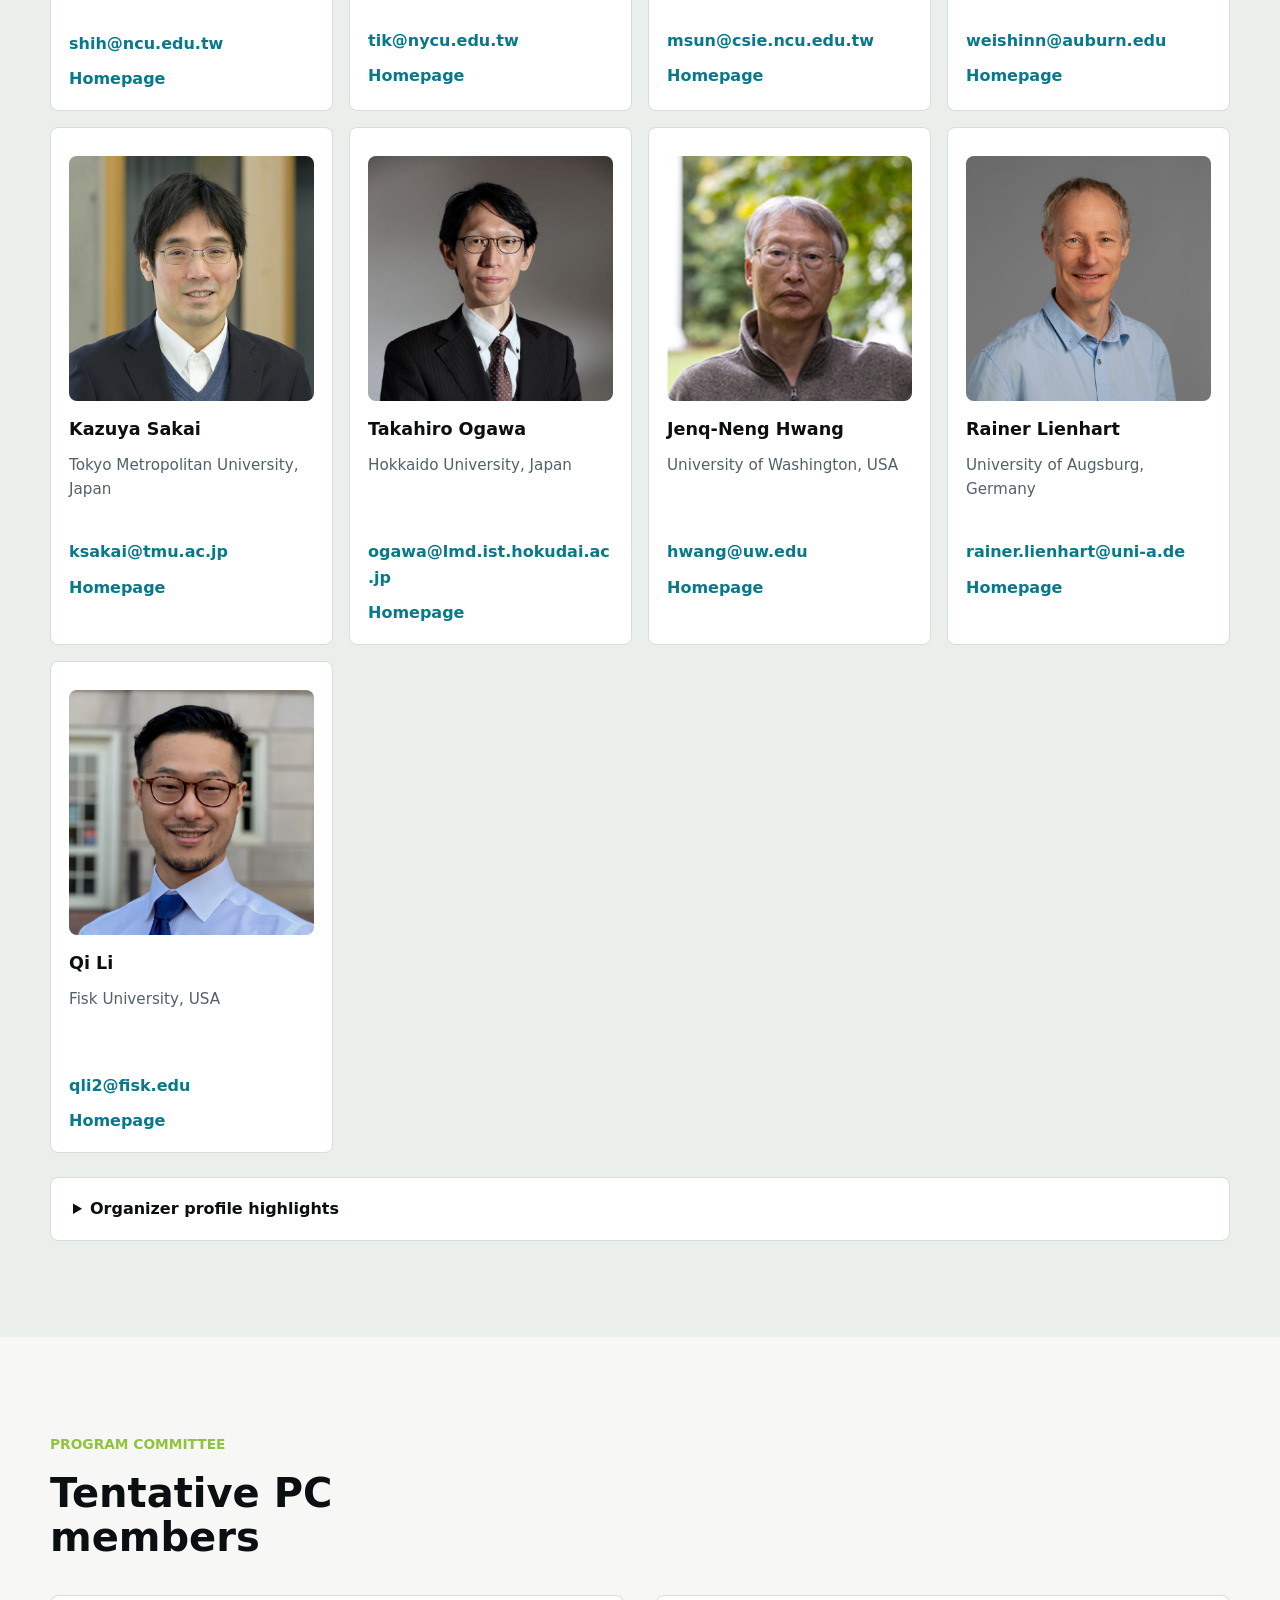
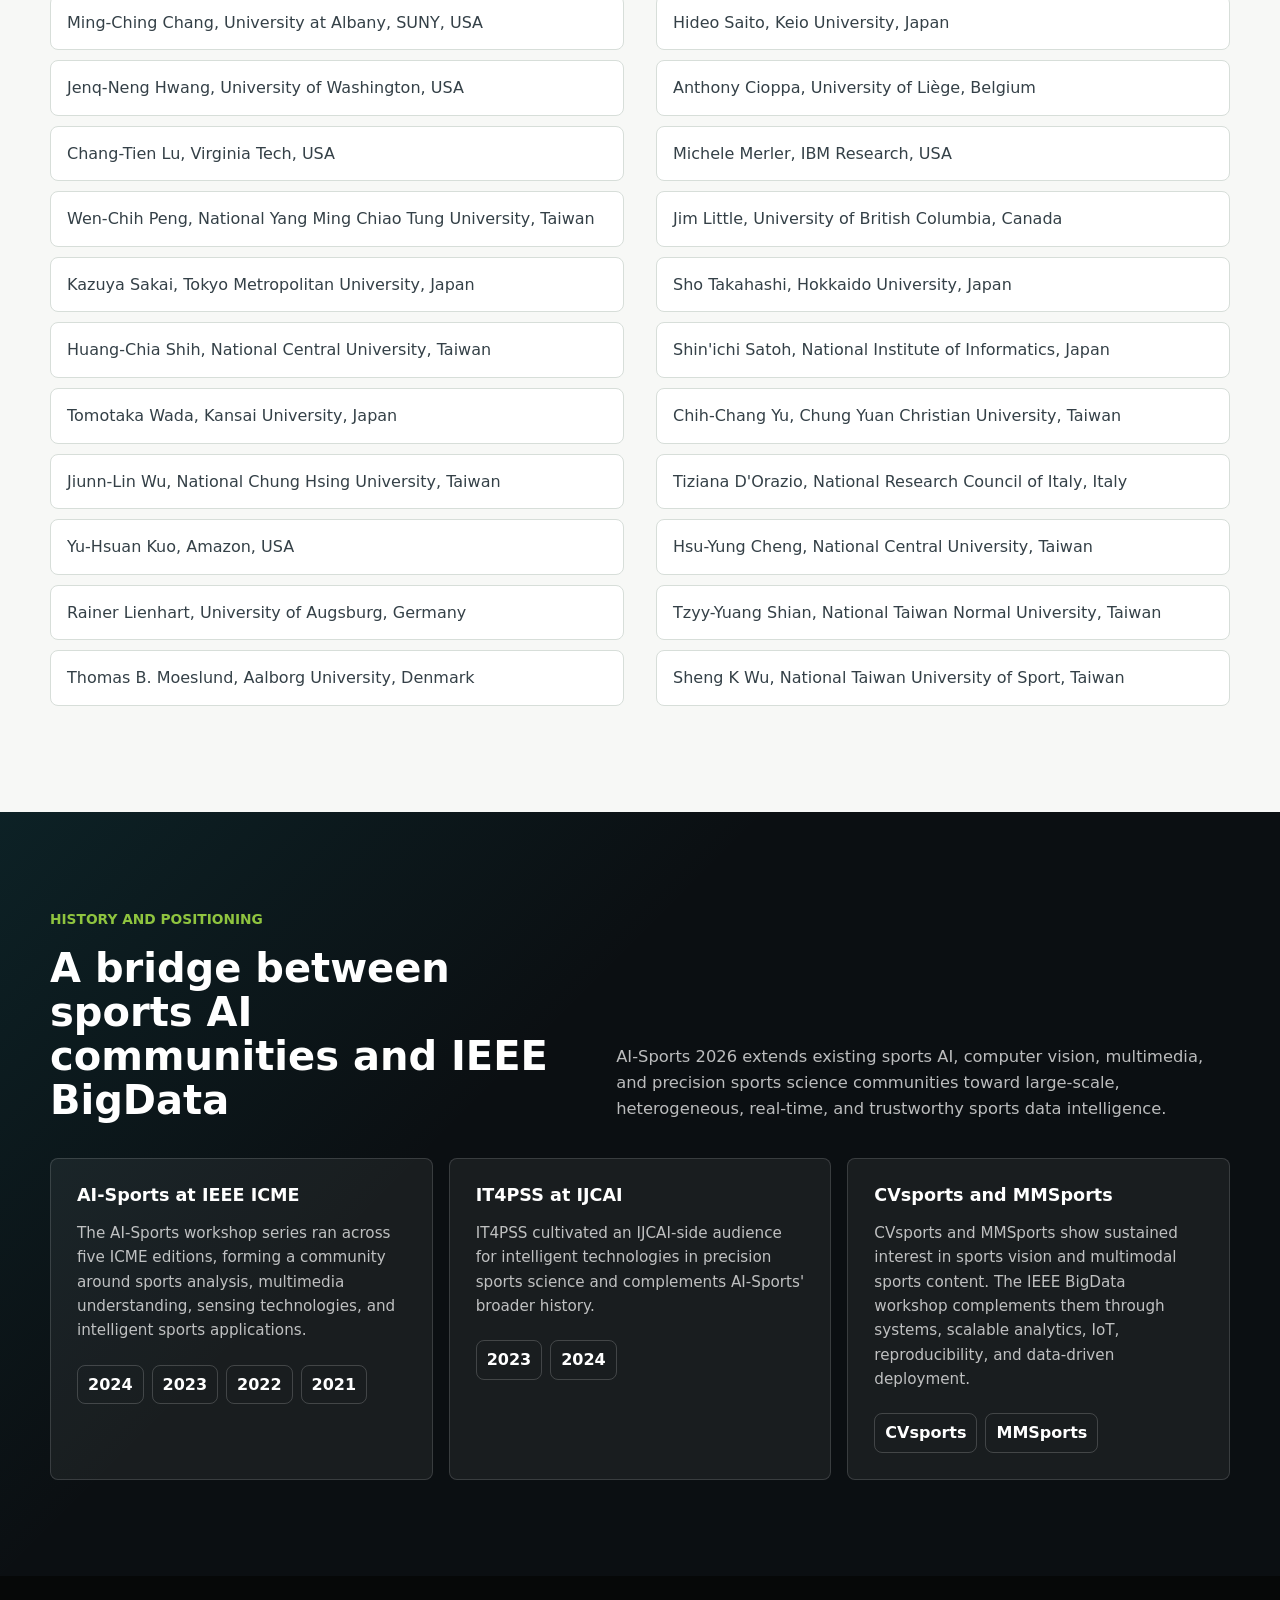
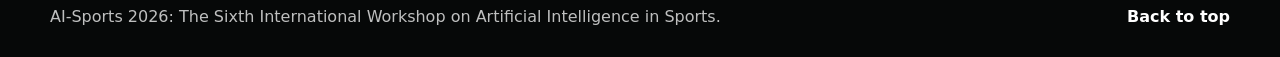
==== commit 7cd1fefc: "Update important dates: submission Nov. 11, notification Nov. 19, camera-ready and registration Nov." ====
--- a/index.html
+++ b/index.html
@@ -75,16 +75,16 @@
 
       <section class="signal-strip" aria-label="Workshop highlights">
         <div>
-          <strong>Nov. 7, 2026</strong>
+          <strong><del class="old-date">Nov. 7, 2026</del> Nov. 11, 2026</strong>
           <span>Submission deadline</span>
         </div>
         <div>
-          <strong>Nov 15, 2026</strong>
+          <strong><del class="old-date">Nov. 15, 2026</del> Nov. 19, 2026</strong>
           <span>Acceptance notification</span>
         </div>
         <div>
-          <strong>Nov 21, 2026</strong>
-          <span>Camera-ready deadline</span>
+          <strong><del class="old-date">Nov. 21, 2026</del> Nov. 26, 2026</strong>
+          <span>Camera-ready and registration deadline</span>
         </div>
         <div>
           <strong>TBA</strong>
@@ -264,7 +264,7 @@
           <div>
             <span>Submission countdown</span>
             <strong><b data-countdown-days>--</b> days</strong>
-            <small data-countdown-status>Submission deadline: Nov. 7, 2026</small>
+            <small data-countdown-status>Submission deadline: Nov. 11, 2026</small>
           </div>
           <div class="deadline-meter" aria-hidden="true">
             <i data-deadline-progress></i>
@@ -273,16 +273,16 @@
 
         <div class="timeline" aria-label="Important dates">
           <div class="timeline-item">
-            <time datetime="2026-11-07">Nov. 7, 2026</time>
+            <time datetime="2026-11-11"><del class="old-date">Nov. 7, 2026</del> Nov. 11, 2026</time>
             <strong>Submission deadline</strong>
           </div>
           <div class="timeline-item">
-            <time datetime="2026-11-15">Nov 15, 2026</time>
+            <time datetime="2026-11-19"><del class="old-date">Nov. 15, 2026</del> Nov. 19, 2026</time>
             <strong>Notification of acceptance</strong>
           </div>
           <div class="timeline-item">
-            <time datetime="2026-11-21">Nov 21, 2026</time>
-            <strong>Camera-ready deadline</strong>
+            <time datetime="2026-11-26"><del class="old-date">Nov. 21, 2026</del> Nov. 26, 2026</time>
+            <strong>Camera-ready and registration deadline</strong>
           </div>
           <div class="timeline-item">
             <time>TBA</time>
--- a/styles.css
+++ b/styles.css
@@ -1311,3 +1311,11 @@
     margin-top: 16px;
   }
 }
+
+/* 延期：舊日期劃掉、新日期接在後面 */
+.old-date {
+  margin-right: 0.35em;
+  font-weight: 500;
+  opacity: 0.55;
+  text-decoration-thickness: 2px;
+}
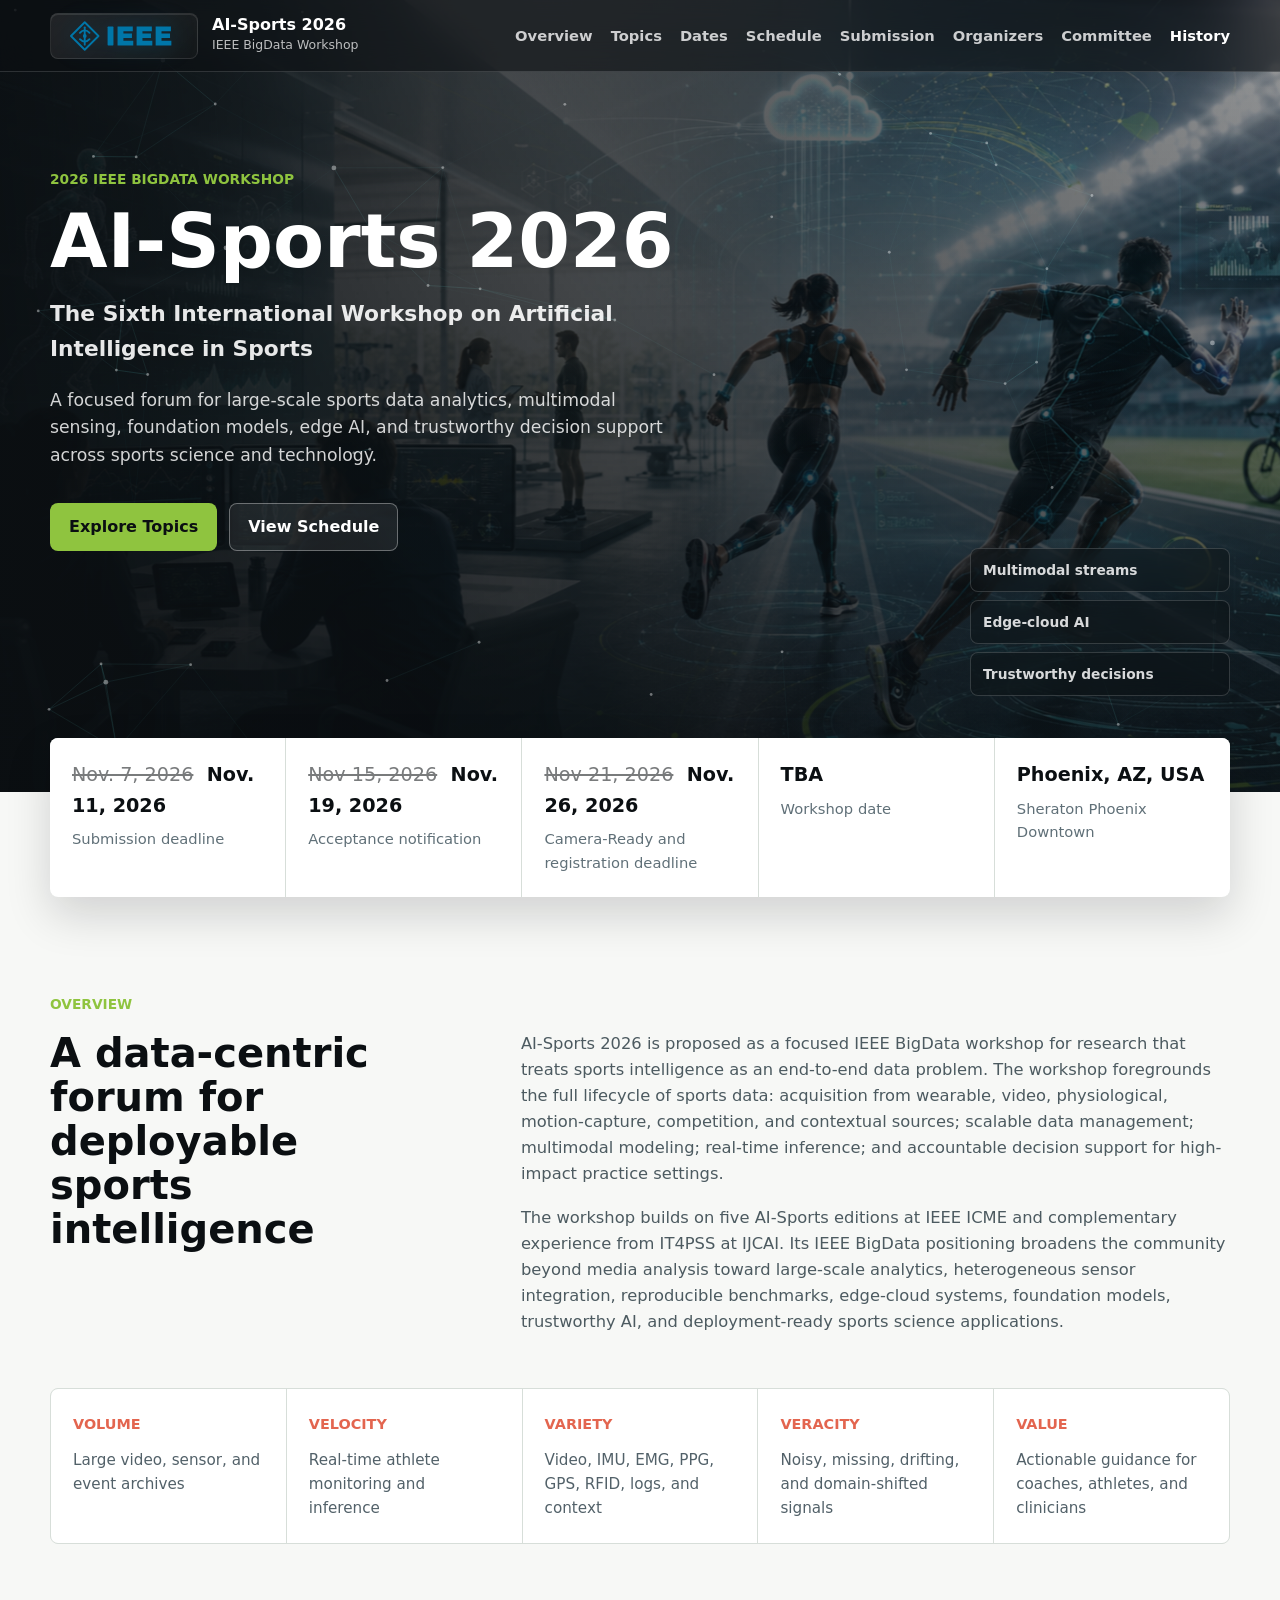
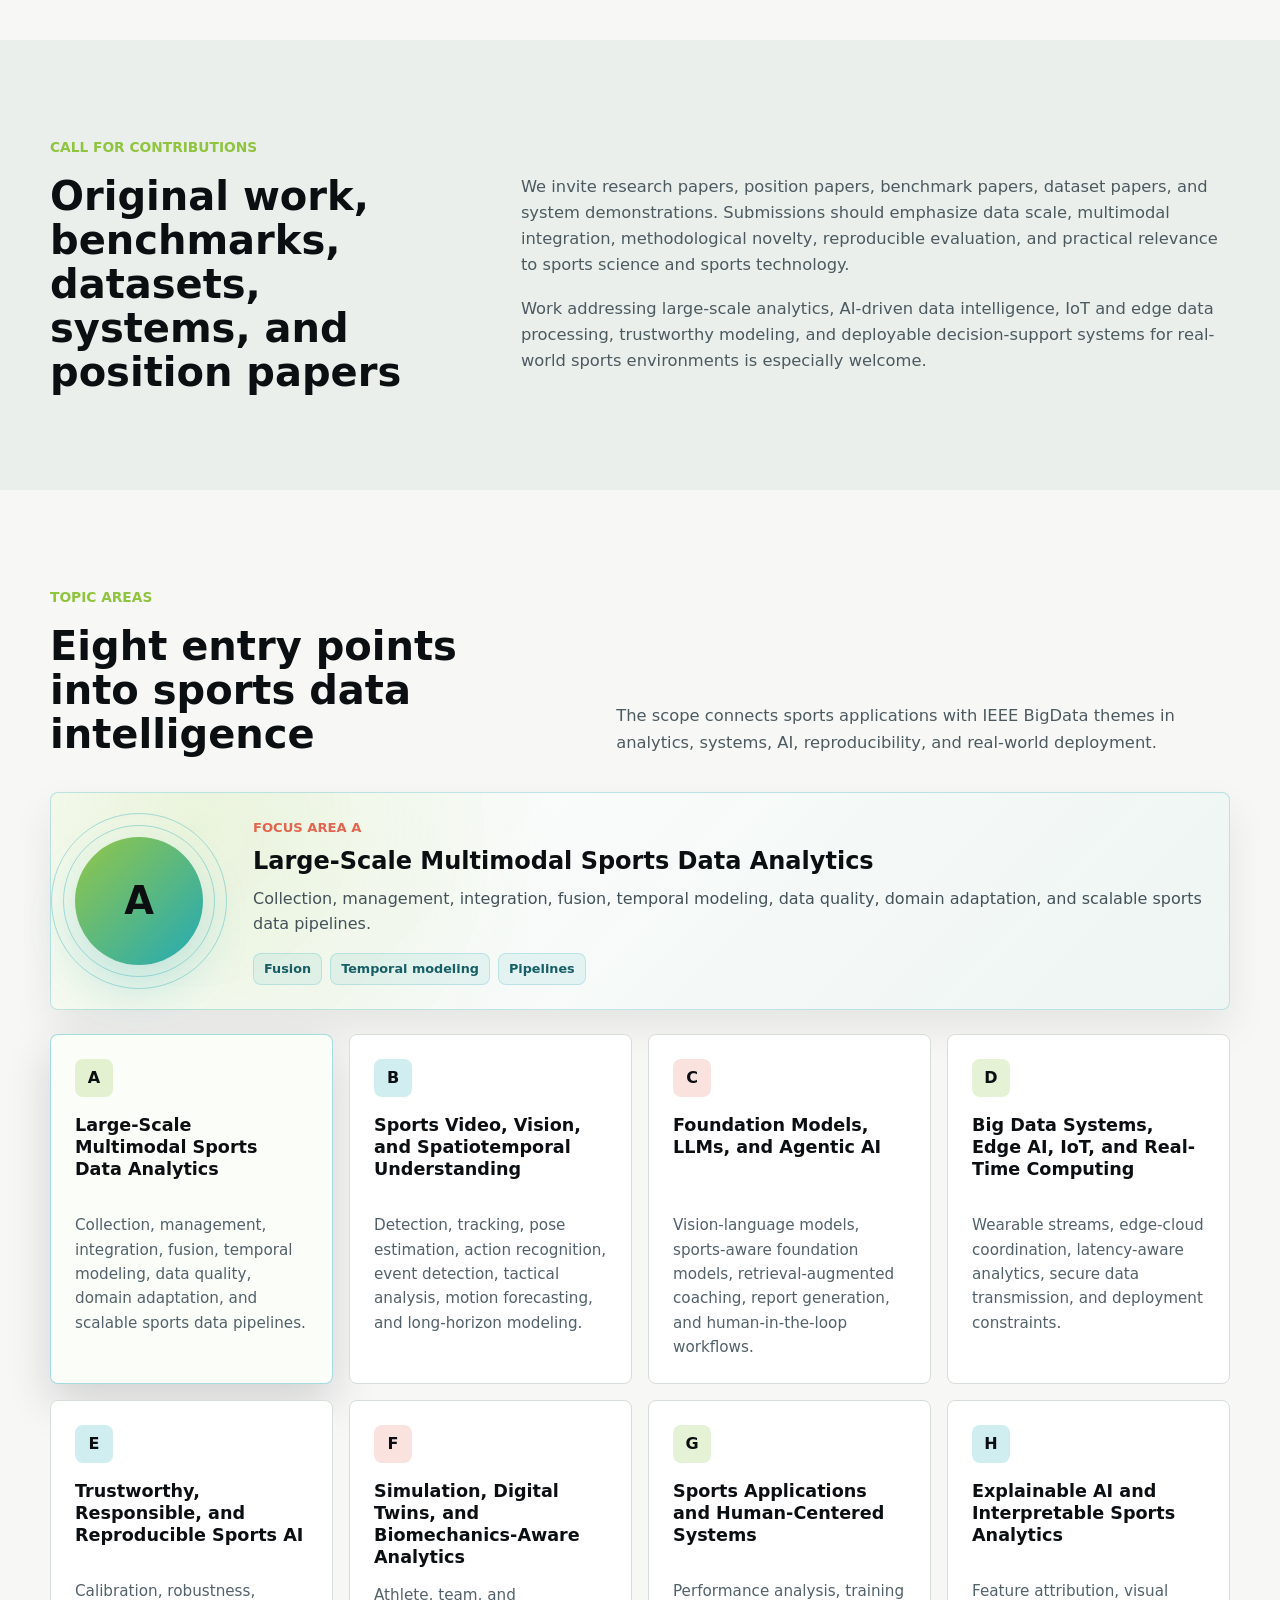
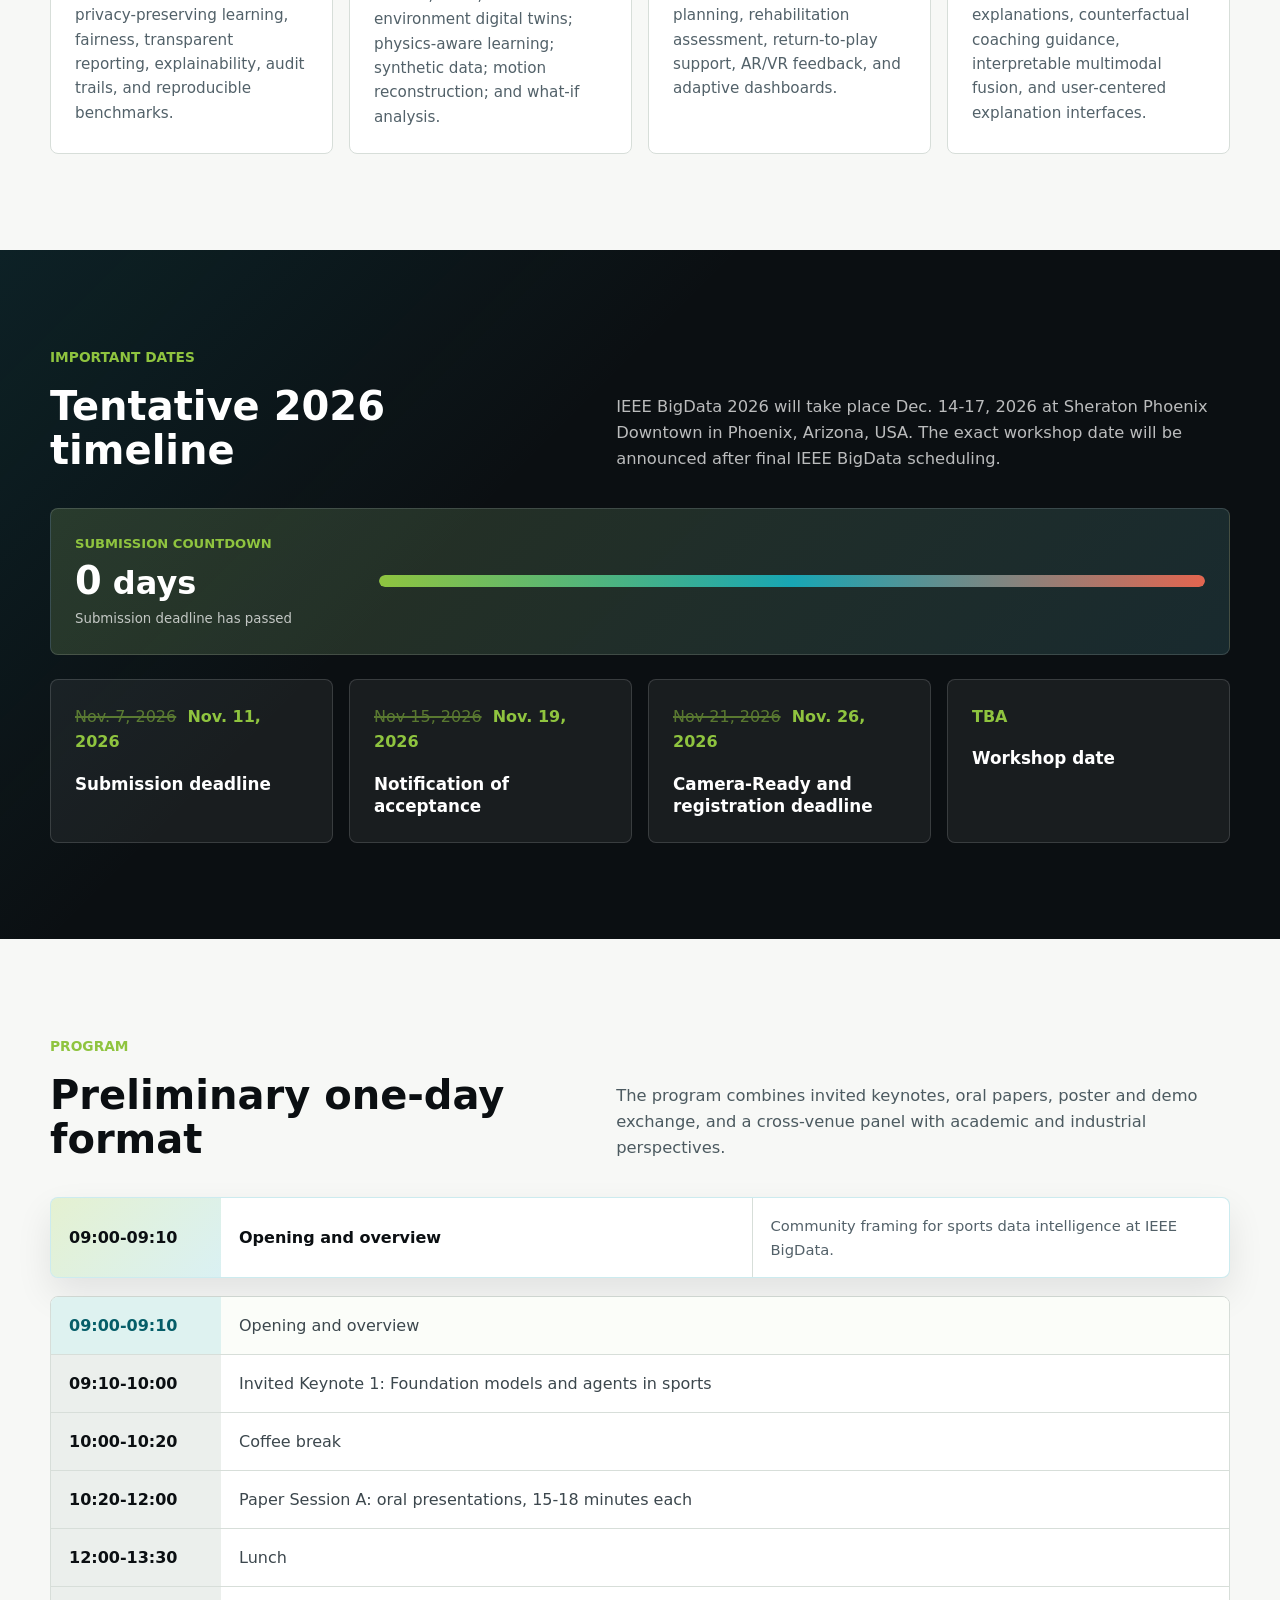
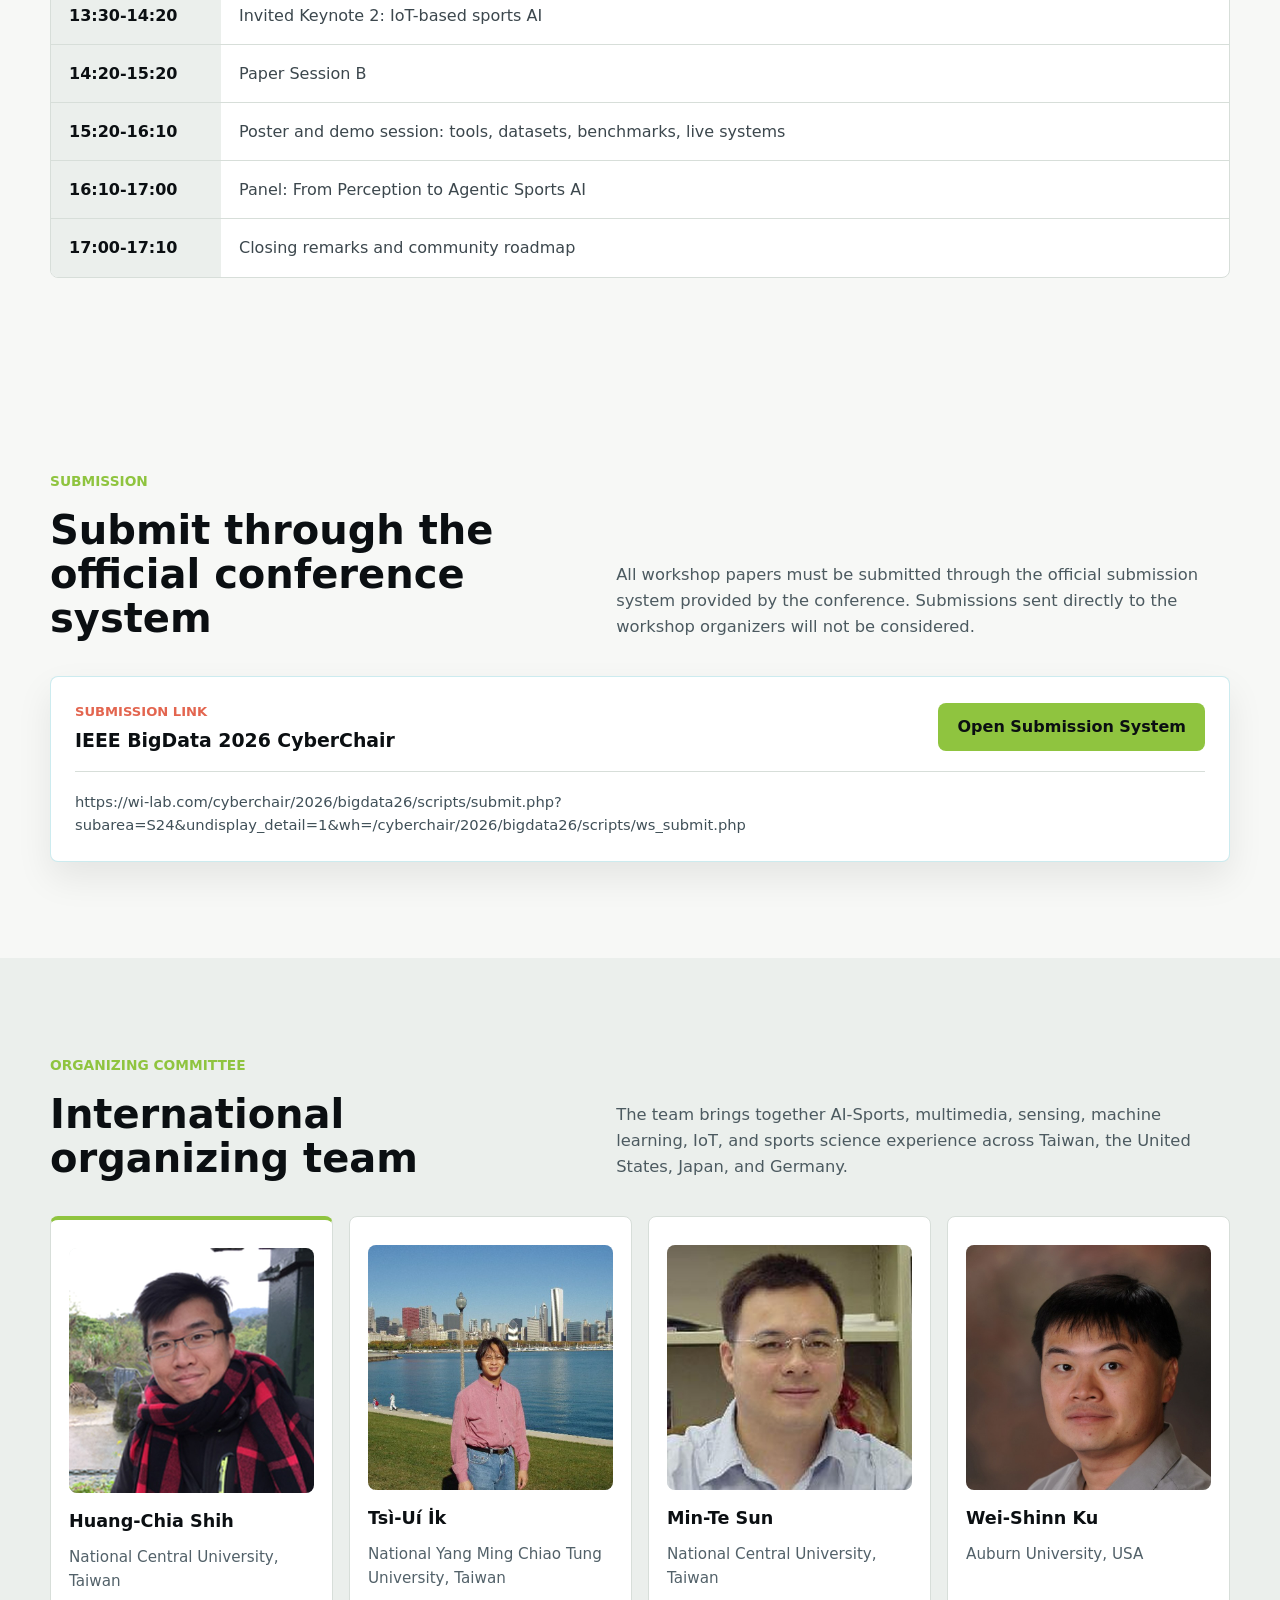
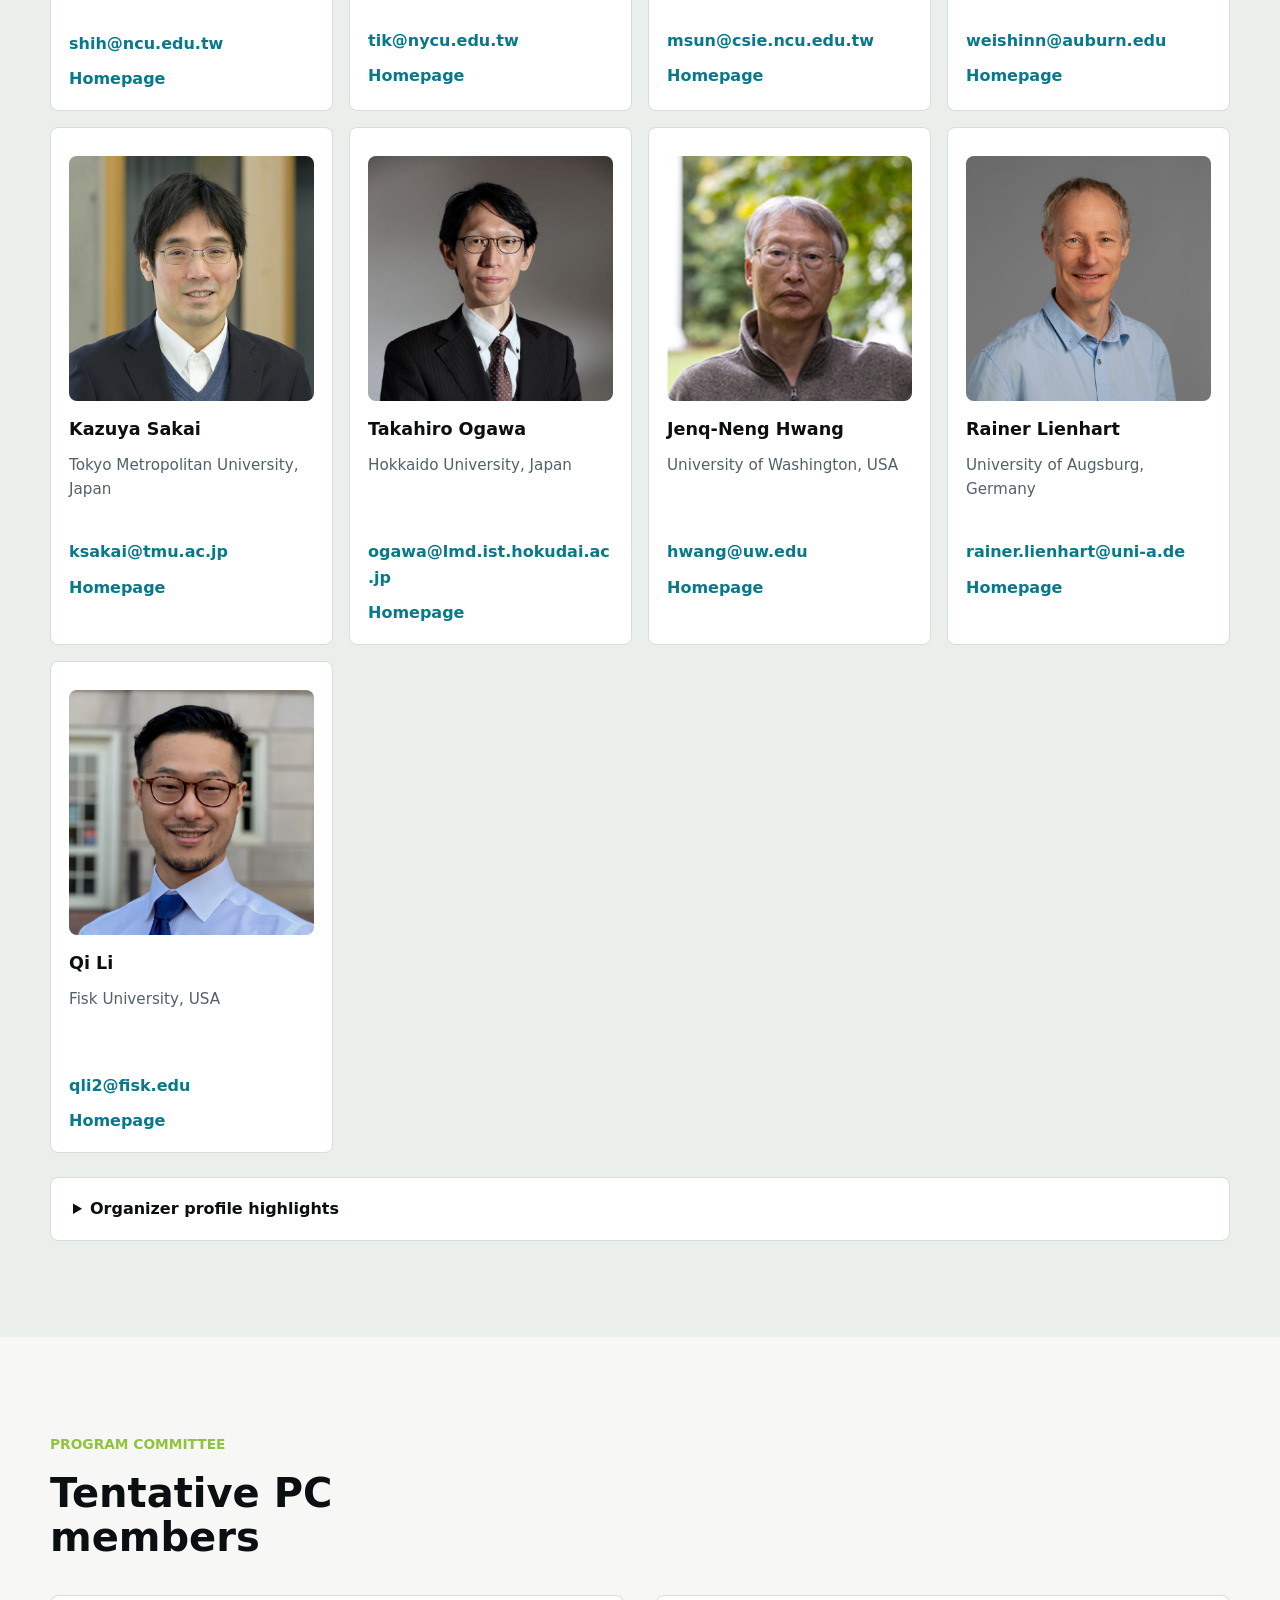
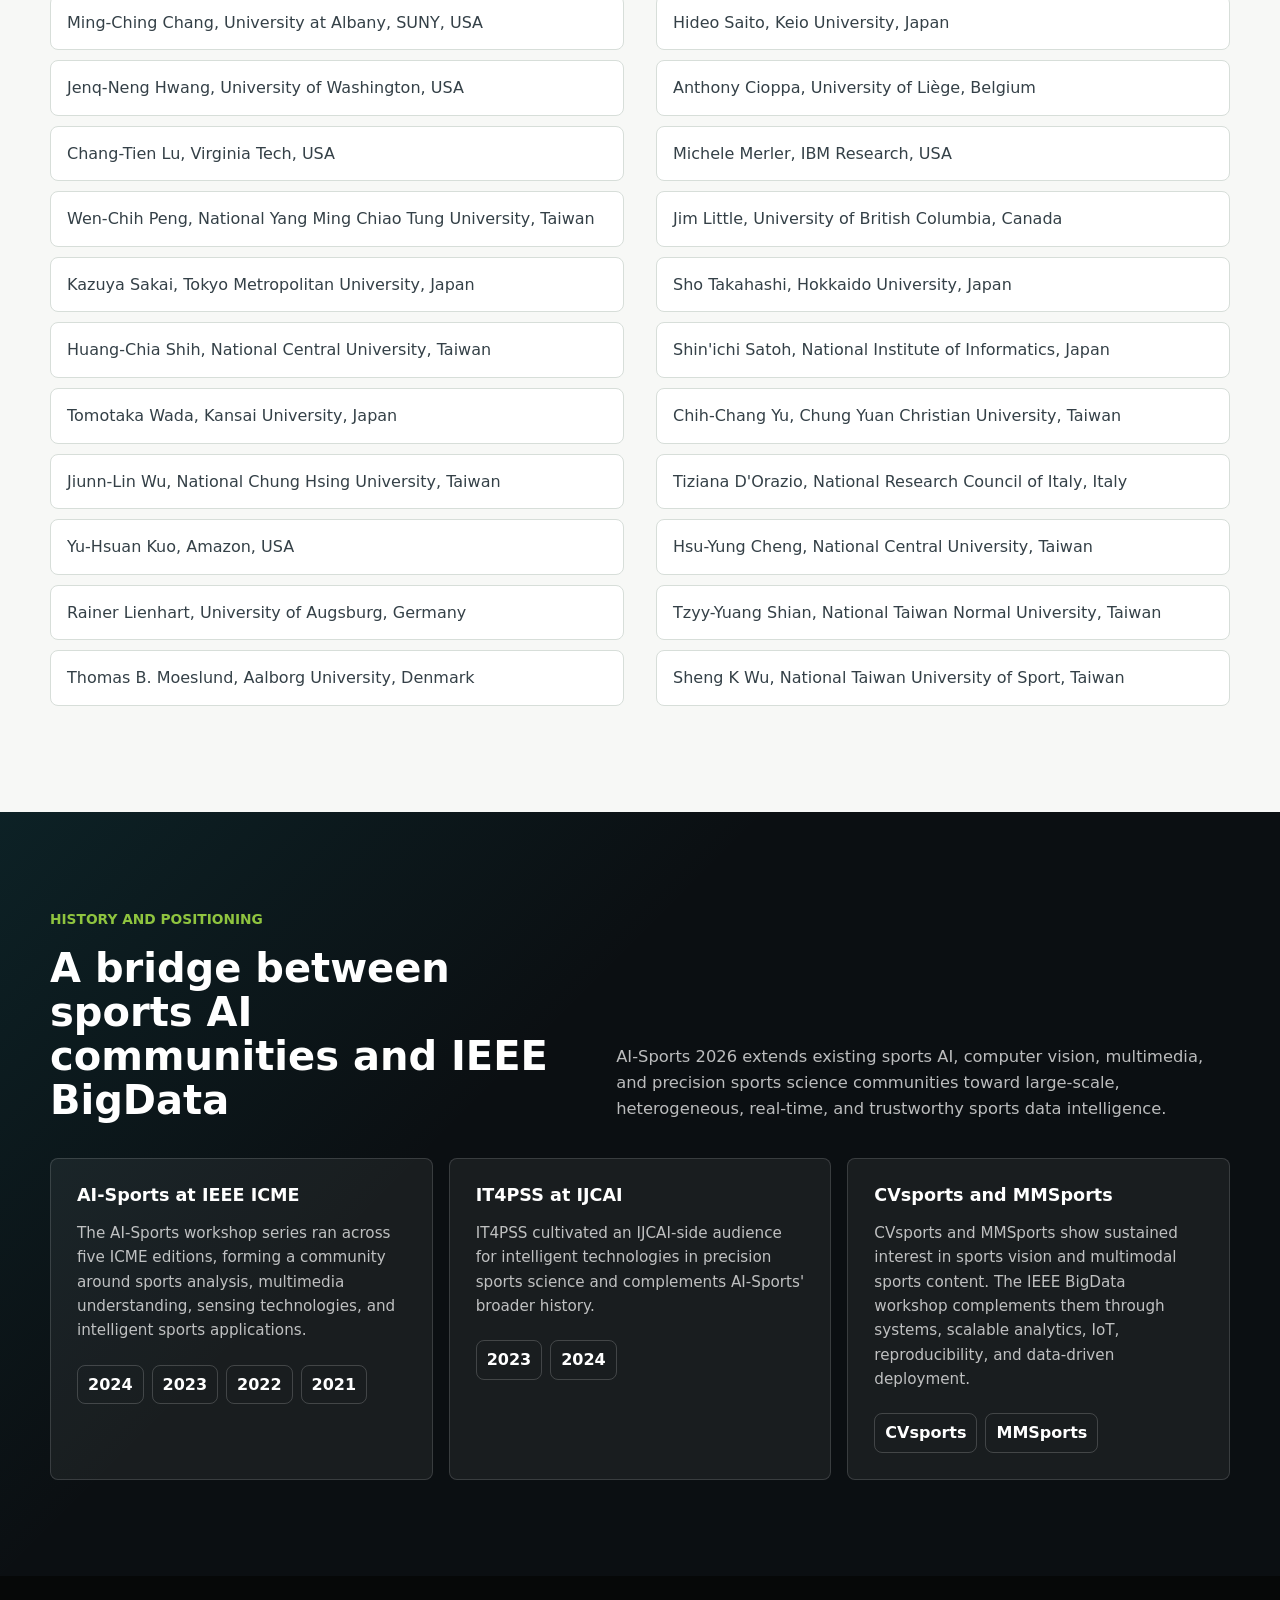
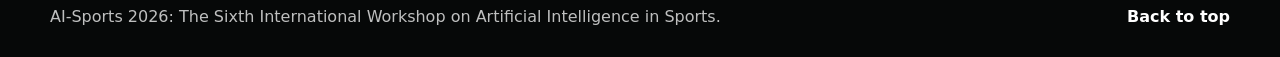
==== commit 6426226e: "Extend deadlines: submission Nov. 11, notification Nov. 19, camera-ready and registration Nov. 26 Or" ====
--- a/index.html
+++ b/index.html
@@ -75,16 +75,16 @@
 
       <section class="signal-strip" aria-label="Workshop highlights">
         <div>
-          <strong><del class="old-date">Nov. 7, 2026</del> Nov. 11, 2026</strong>
+          <strong><del>Nov. 7, 2026</del> Nov. 11, 2026</strong>
           <span>Submission deadline</span>
         </div>
         <div>
-          <strong><del class="old-date">Nov. 15, 2026</del> Nov. 19, 2026</strong>
+          <strong><del>Nov 15, 2026</del> Nov. 19, 2026</strong>
           <span>Acceptance notification</span>
         </div>
         <div>
-          <strong><del class="old-date">Nov. 21, 2026</del> Nov. 26, 2026</strong>
-          <span>Camera-ready and registration deadline</span>
+          <strong><del>Nov 21, 2026</del> Nov. 26, 2026</strong>
+          <span>Camera-Ready and registration deadline</span>
         </div>
         <div>
           <strong>TBA</strong>
@@ -273,16 +273,16 @@
 
         <div class="timeline" aria-label="Important dates">
           <div class="timeline-item">
-            <time datetime="2026-11-11"><del class="old-date">Nov. 7, 2026</del> Nov. 11, 2026</time>
+            <time datetime="2026-11-11"><del>Nov. 7, 2026</del> Nov. 11, 2026</time>
             <strong>Submission deadline</strong>
           </div>
           <div class="timeline-item">
-            <time datetime="2026-11-19"><del class="old-date">Nov. 15, 2026</del> Nov. 19, 2026</time>
+            <time datetime="2026-11-19"><del>Nov 15, 2026</del> Nov. 19, 2026</time>
             <strong>Notification of acceptance</strong>
           </div>
           <div class="timeline-item">
-            <time datetime="2026-11-26"><del class="old-date">Nov. 21, 2026</del> Nov. 26, 2026</time>
-            <strong>Camera-ready and registration deadline</strong>
+            <time datetime="2026-11-26"><del>Nov 21, 2026</del> Nov. 26, 2026</time>
+            <strong>Camera-Ready and registration deadline</strong>
           </div>
           <div class="timeline-item">
             <time>TBA</time>
--- a/styles.css
+++ b/styles.css
@@ -1312,10 +1312,10 @@
   }
 }
 
-/* 延期：舊日期劃掉、新日期接在後面 */
-.old-date {
+/* Extended deadlines: original date struck through */
+del {
+  opacity: 0.55;
   margin-right: 0.35em;
-  font-weight: 500;
-  opacity: 0.55;
+  font-weight: 400;
   text-decoration-thickness: 2px;
 }
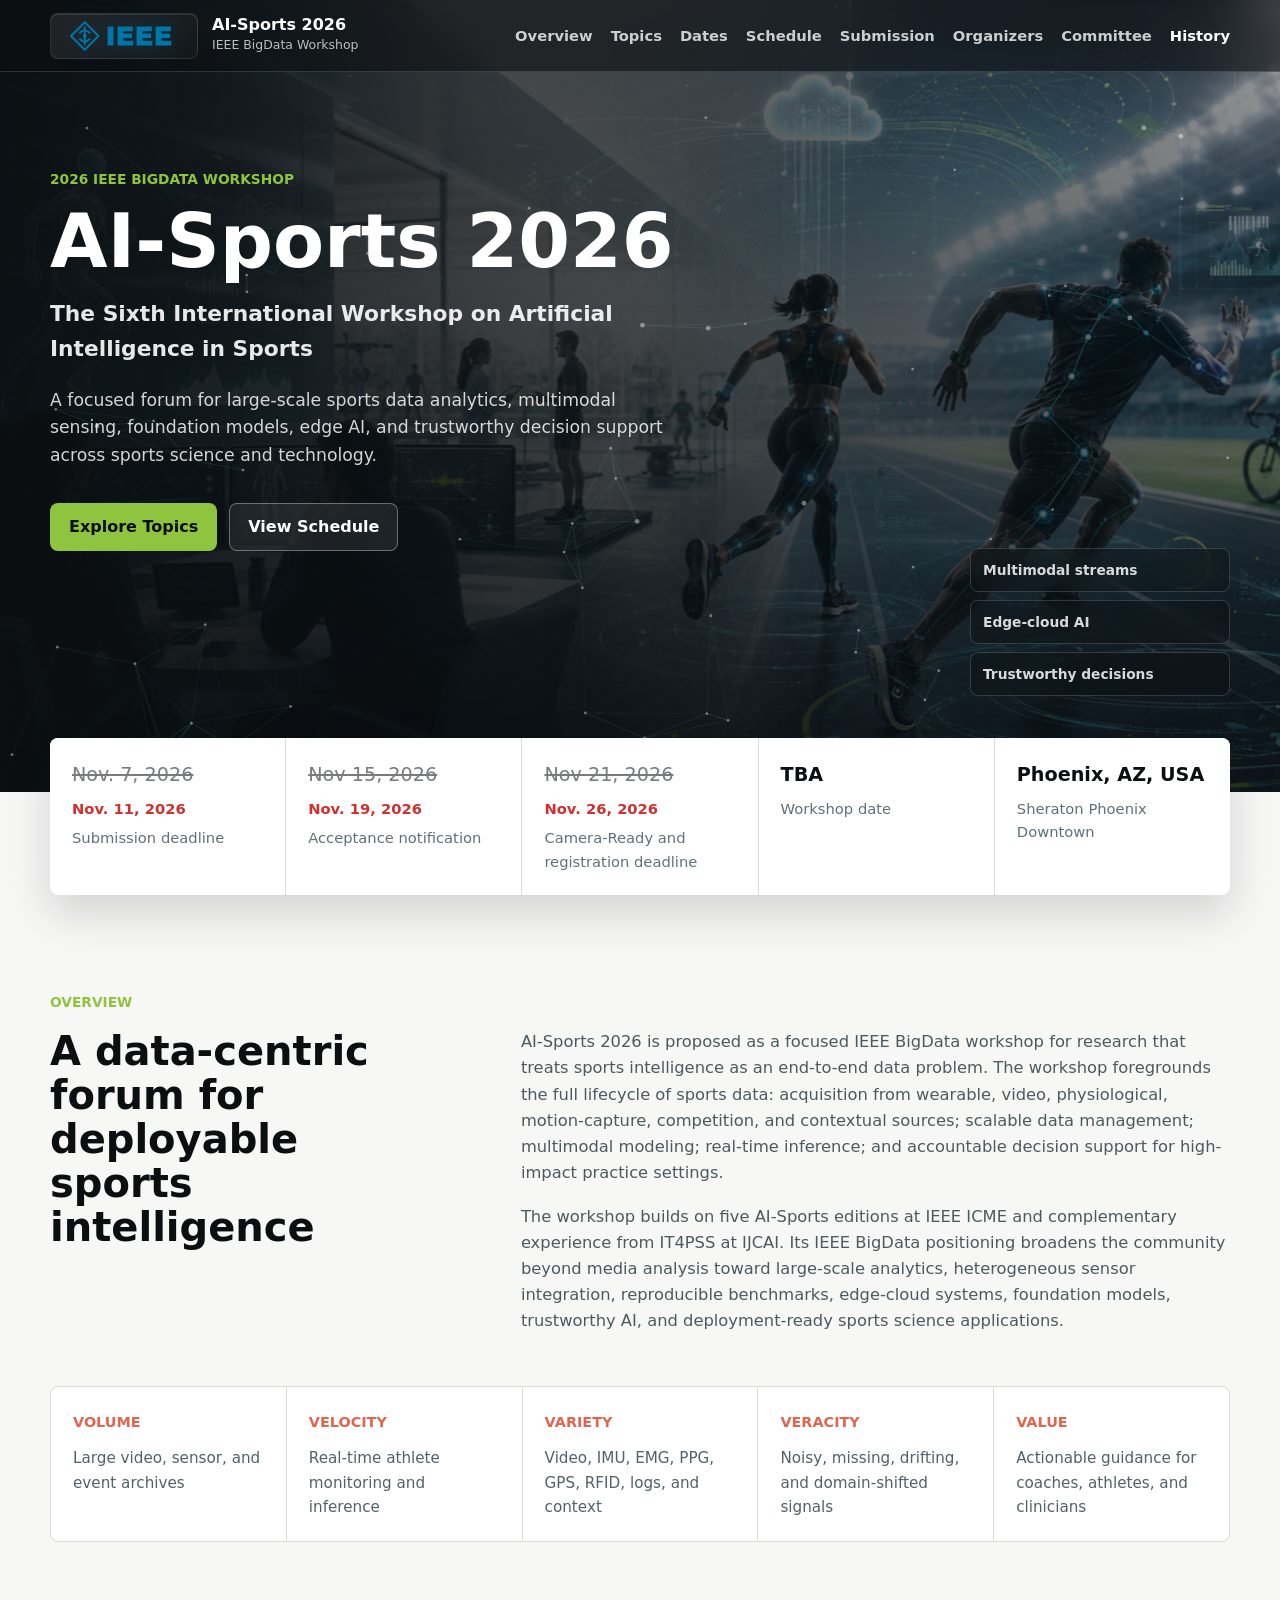
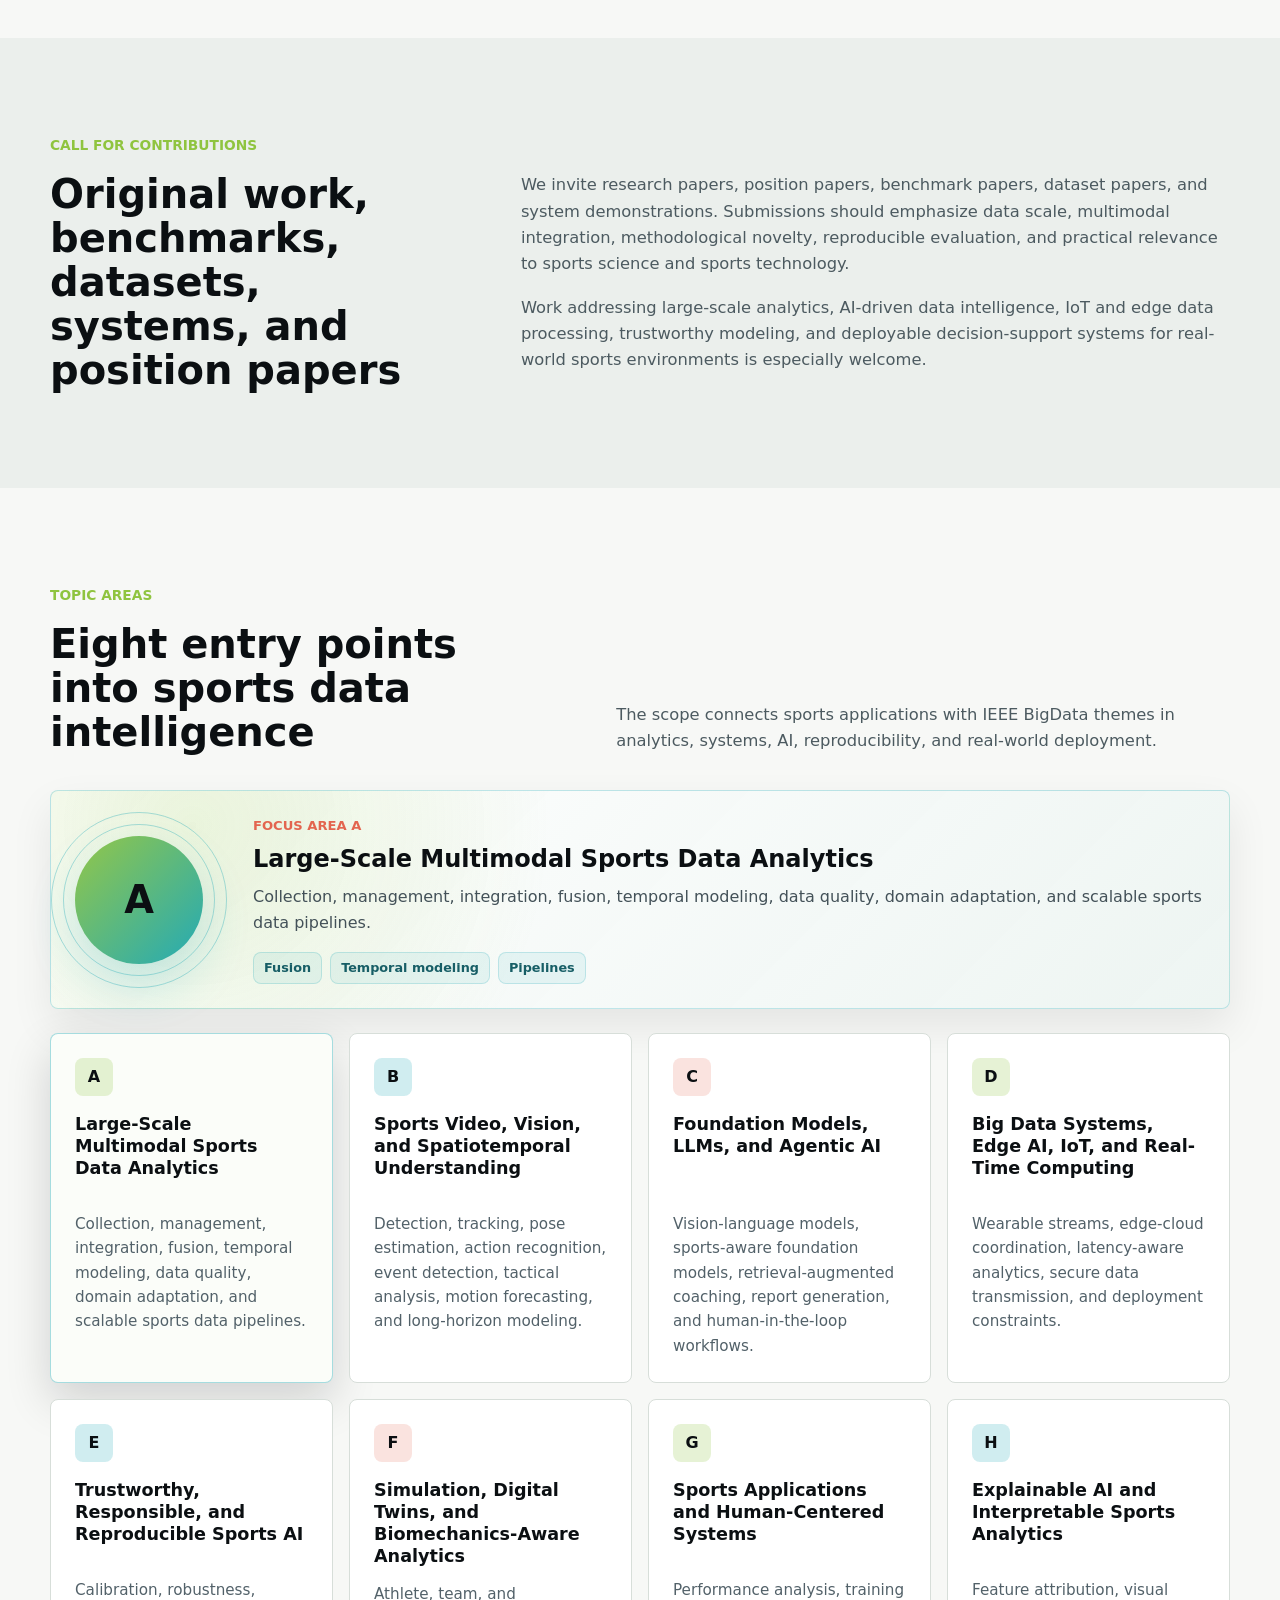
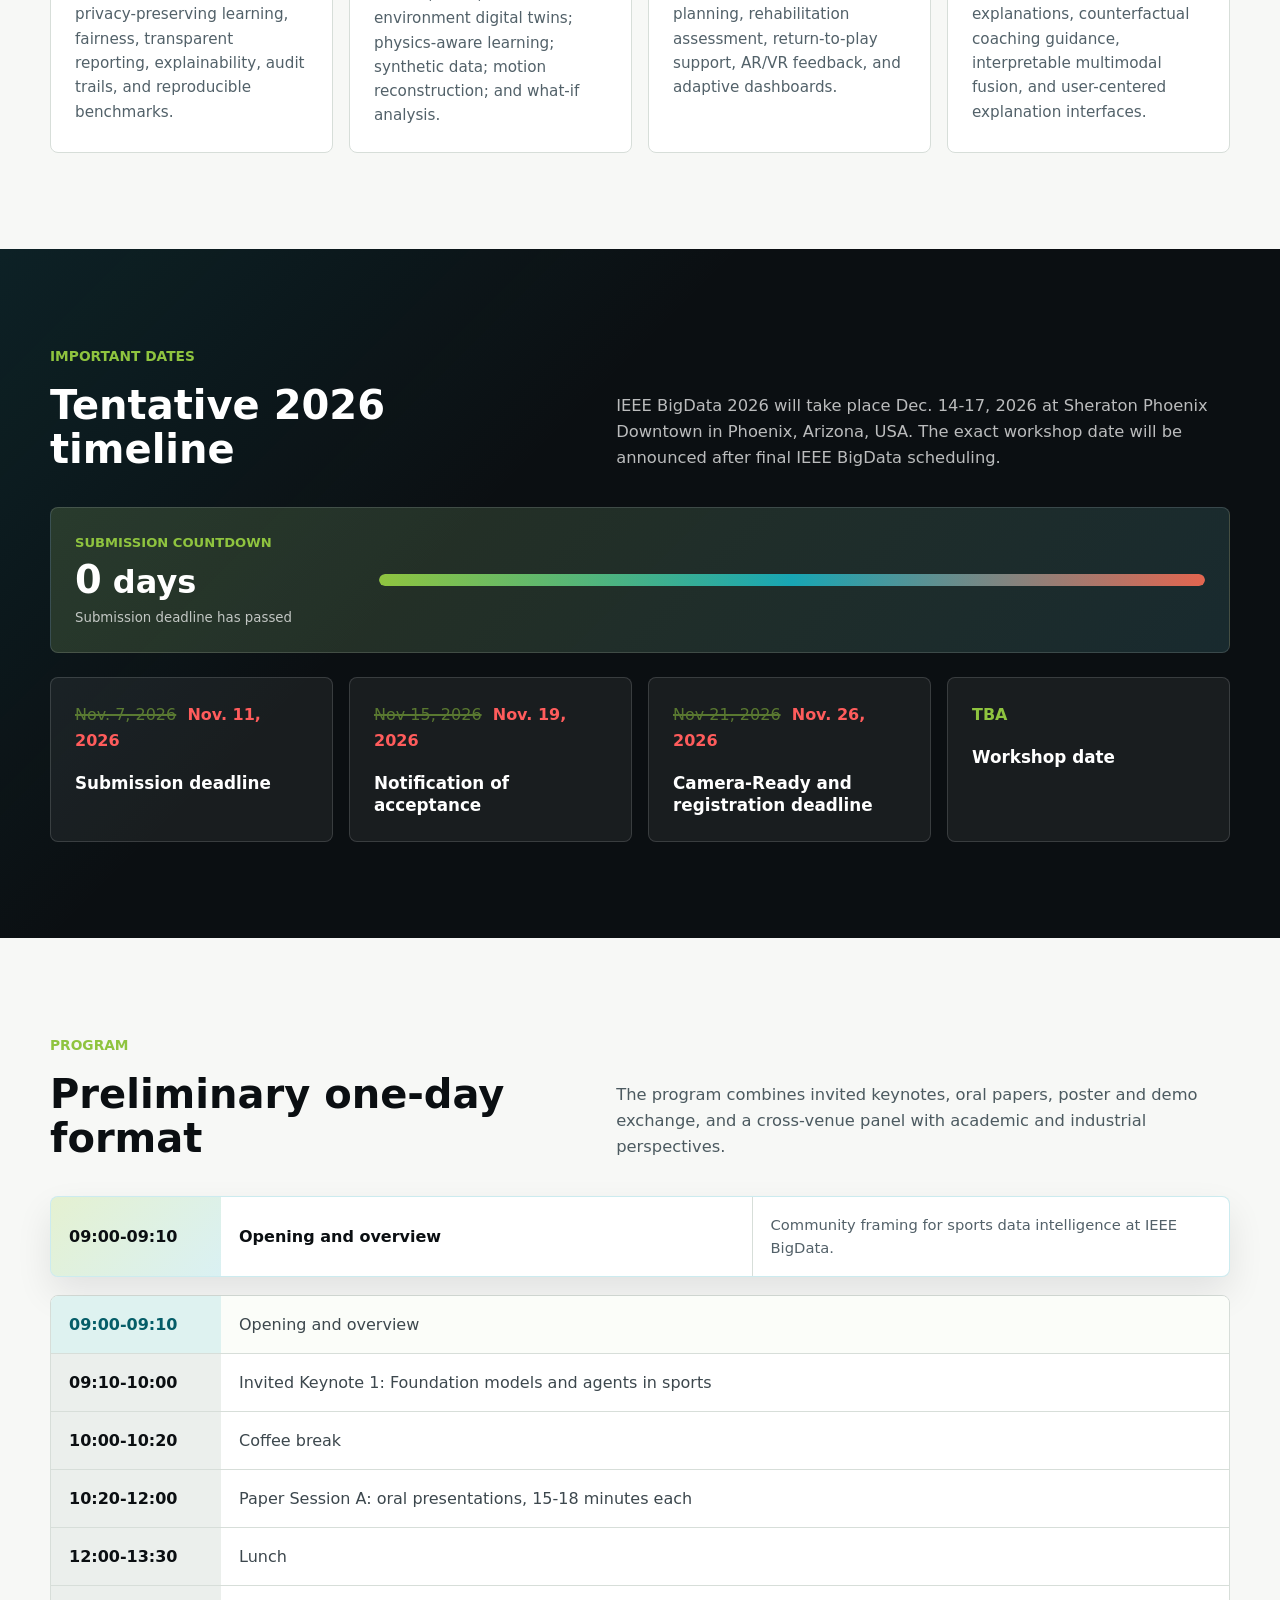
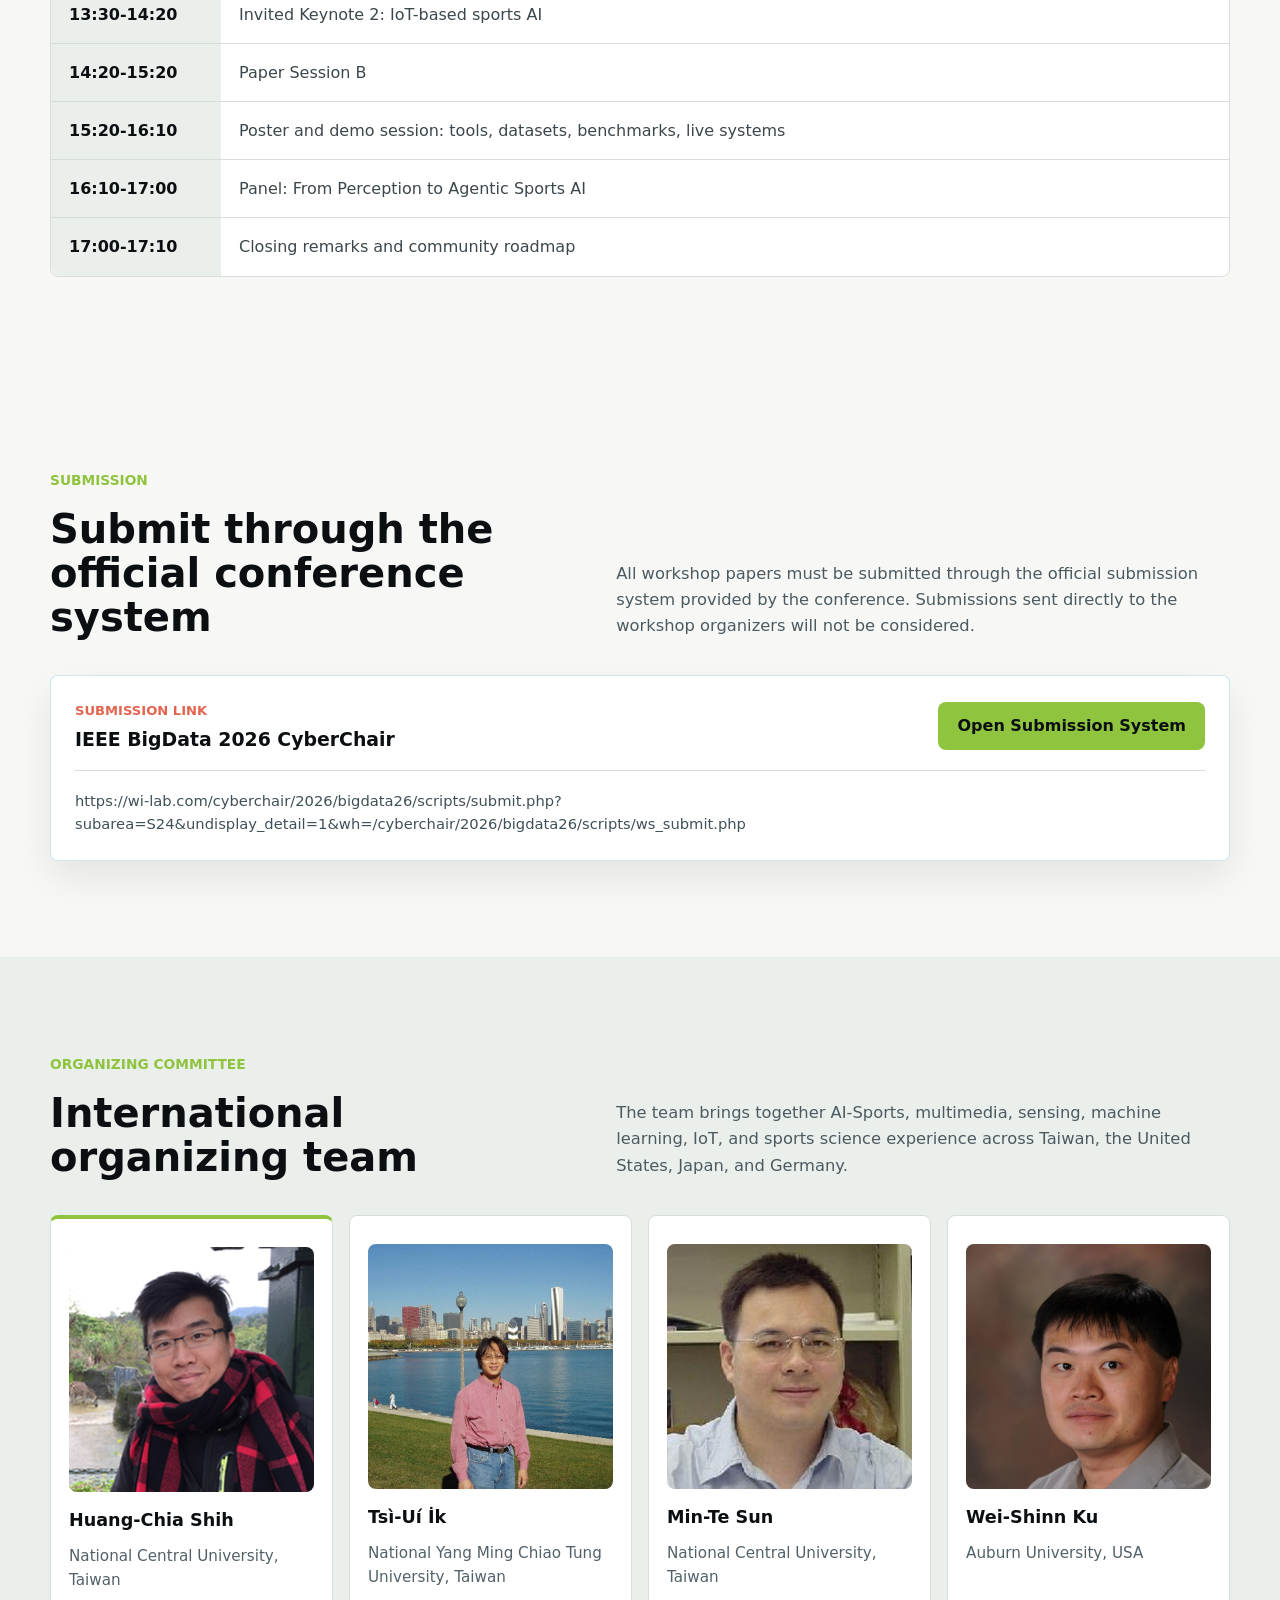
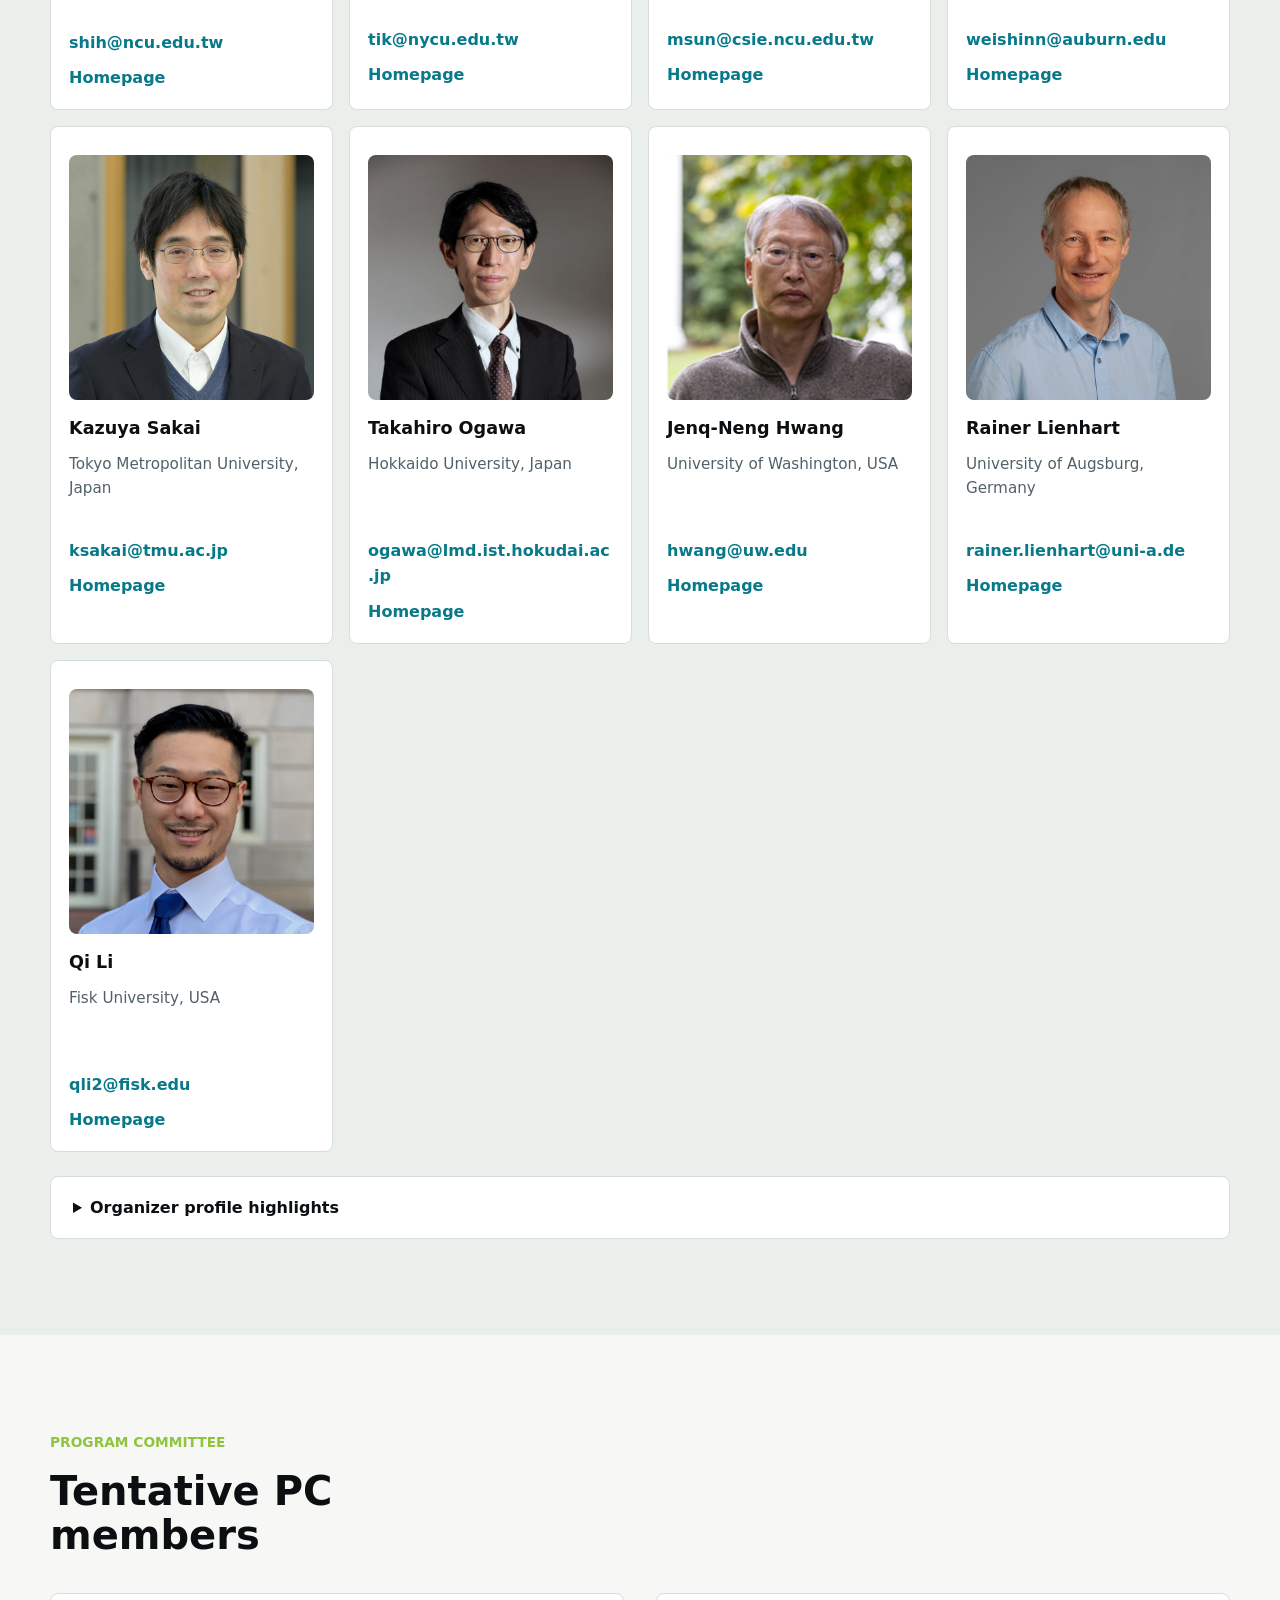
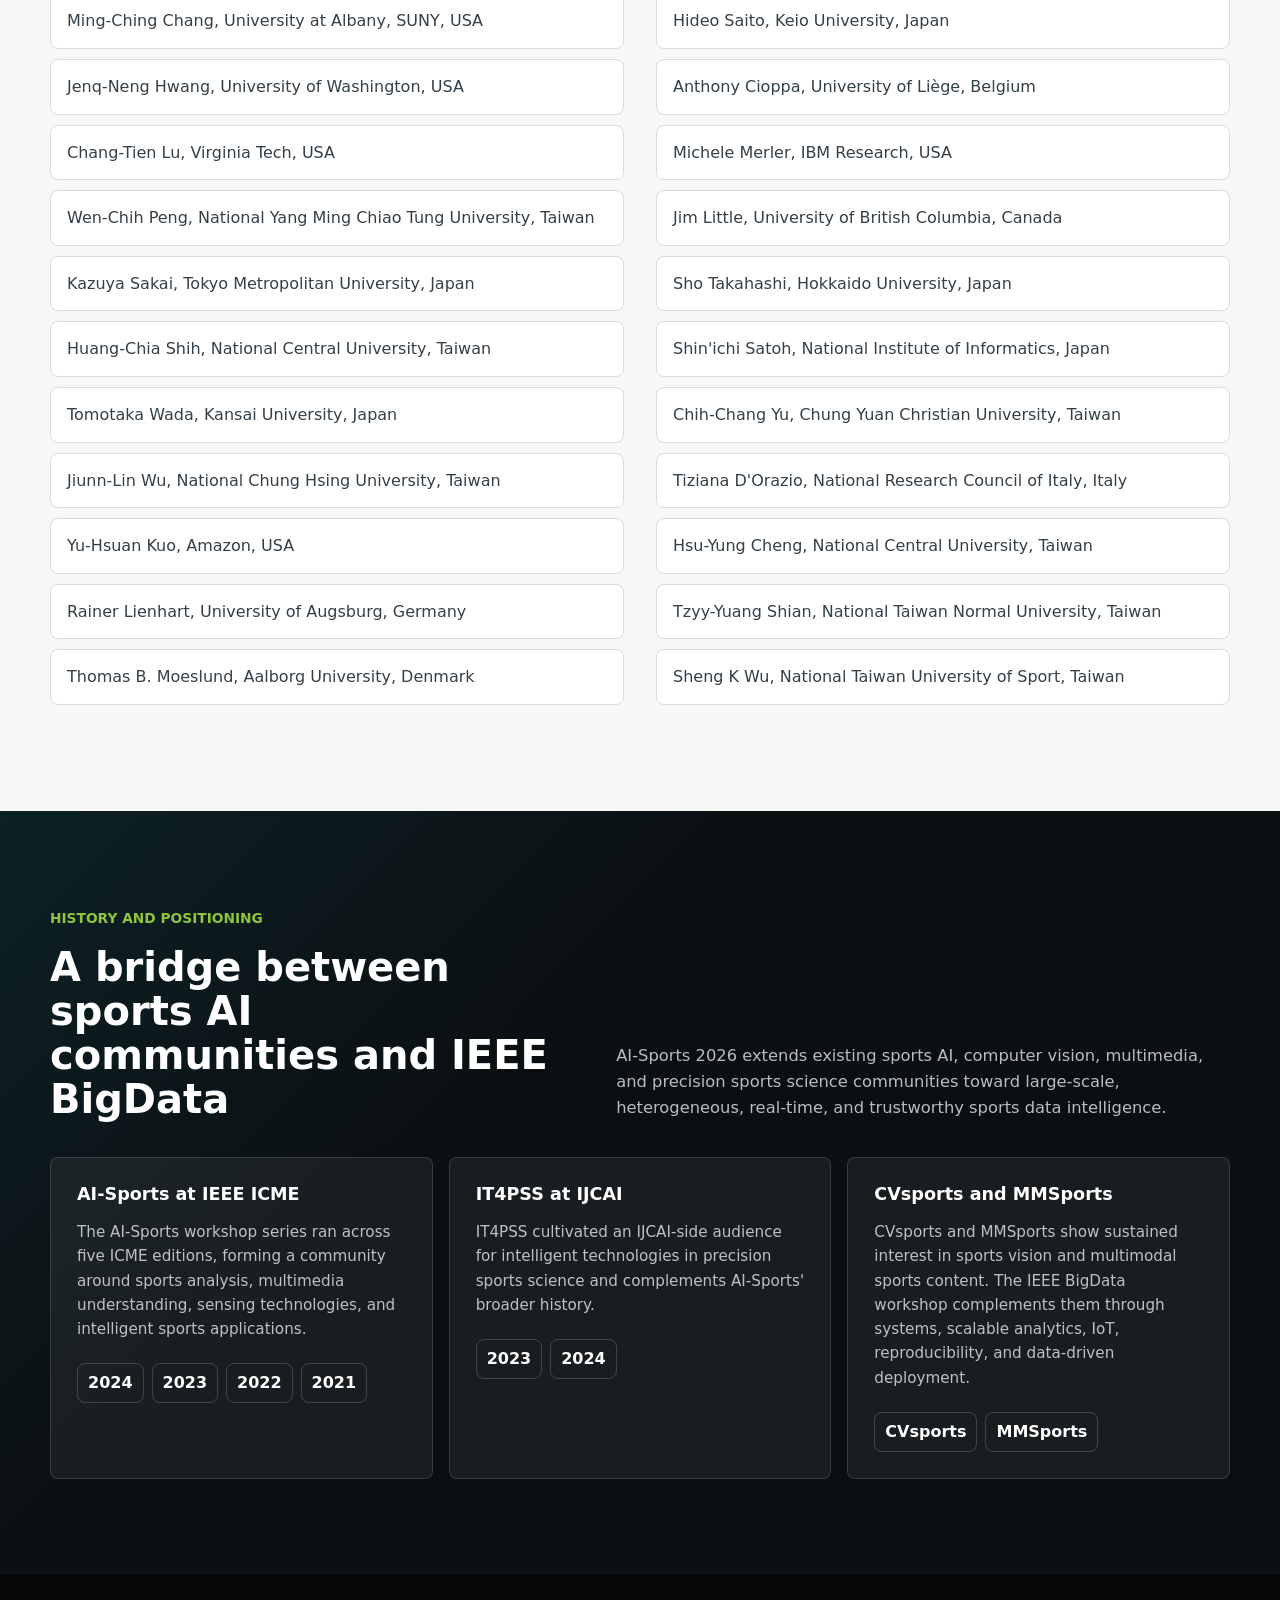
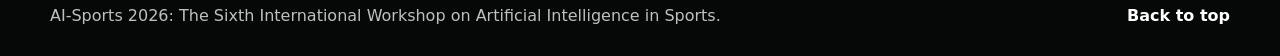
==== commit 3b6e0d3f: "Show extended deadlines in red Co-Authored-By: Claude Opus 5.5 <noreply@anthropic.com>" ====
--- a/index.html
+++ b/index.html
@@ -75,15 +75,15 @@
 
       <section class="signal-strip" aria-label="Workshop highlights">
         <div>
-          <strong><del>Nov. 7, 2026</del> Nov. 11, 2026</strong>
+          <strong><del>Nov. 7, 2026</del> <span class="new-date">Nov. 11, 2026</span></strong>
           <span>Submission deadline</span>
         </div>
         <div>
-          <strong><del>Nov 15, 2026</del> Nov. 19, 2026</strong>
+          <strong><del>Nov 15, 2026</del> <span class="new-date">Nov. 19, 2026</span></strong>
           <span>Acceptance notification</span>
         </div>
         <div>
-          <strong><del>Nov 21, 2026</del> Nov. 26, 2026</strong>
+          <strong><del>Nov 21, 2026</del> <span class="new-date">Nov. 26, 2026</span></strong>
           <span>Camera-Ready and registration deadline</span>
         </div>
         <div>
@@ -273,15 +273,15 @@
 
         <div class="timeline" aria-label="Important dates">
           <div class="timeline-item">
-            <time datetime="2026-11-11"><del>Nov. 7, 2026</del> Nov. 11, 2026</time>
+            <time datetime="2026-11-11"><del>Nov. 7, 2026</del> <span class="new-date">Nov. 11, 2026</span></time>
             <strong>Submission deadline</strong>
           </div>
           <div class="timeline-item">
-            <time datetime="2026-11-19"><del>Nov 15, 2026</del> Nov. 19, 2026</time>
+            <time datetime="2026-11-19"><del>Nov 15, 2026</del> <span class="new-date">Nov. 19, 2026</span></time>
             <strong>Notification of acceptance</strong>
           </div>
           <div class="timeline-item">
-            <time datetime="2026-11-26"><del>Nov 21, 2026</del> Nov. 26, 2026</time>
+            <time datetime="2026-11-26"><del>Nov 21, 2026</del> <span class="new-date">Nov. 26, 2026</span></time>
             <strong>Camera-Ready and registration deadline</strong>
           </div>
           <div class="timeline-item">
--- a/styles.css
+++ b/styles.css
@@ -1319,3 +1319,12 @@
   font-weight: 400;
   text-decoration-thickness: 2px;
 }
+
+.new-date {
+  color: #d32f2f !important;
+  font-weight: 700;
+}
+
+.timeline .new-date {
+  color: #ff5c5c !important;
+}
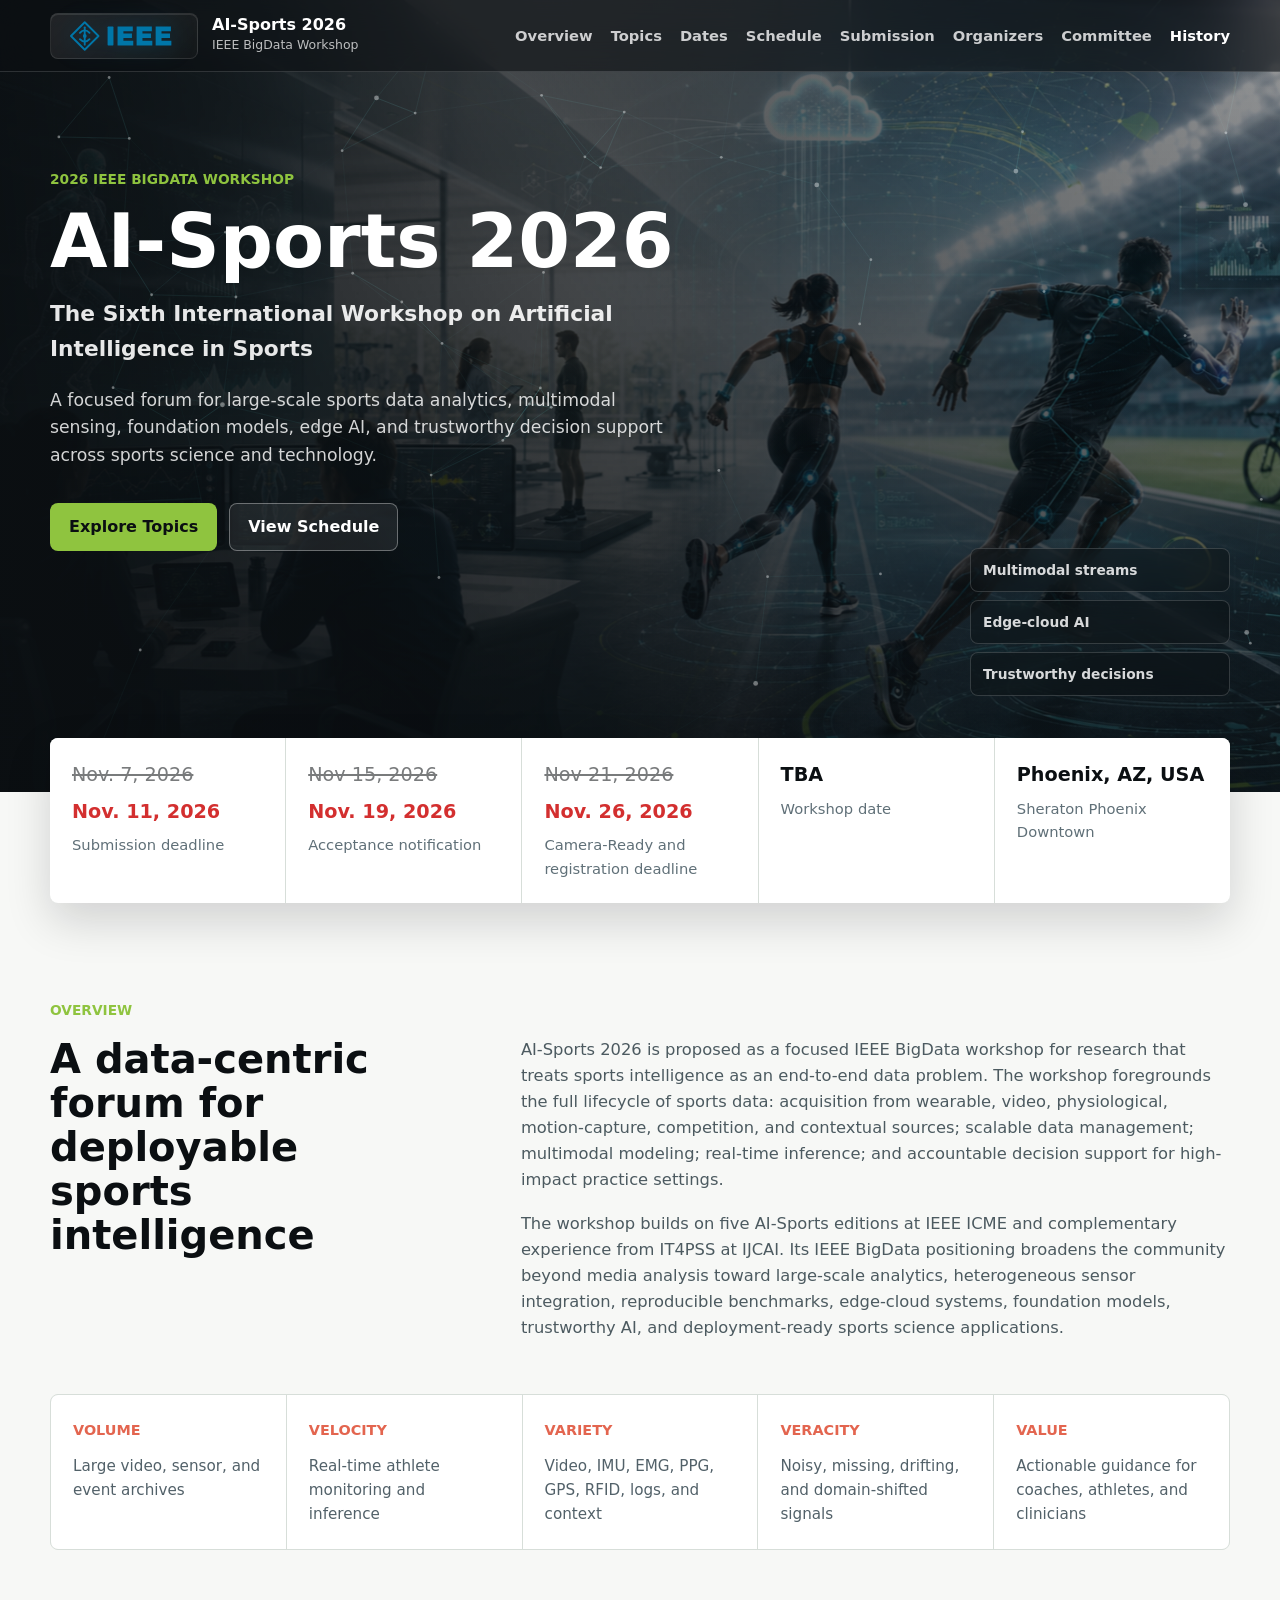
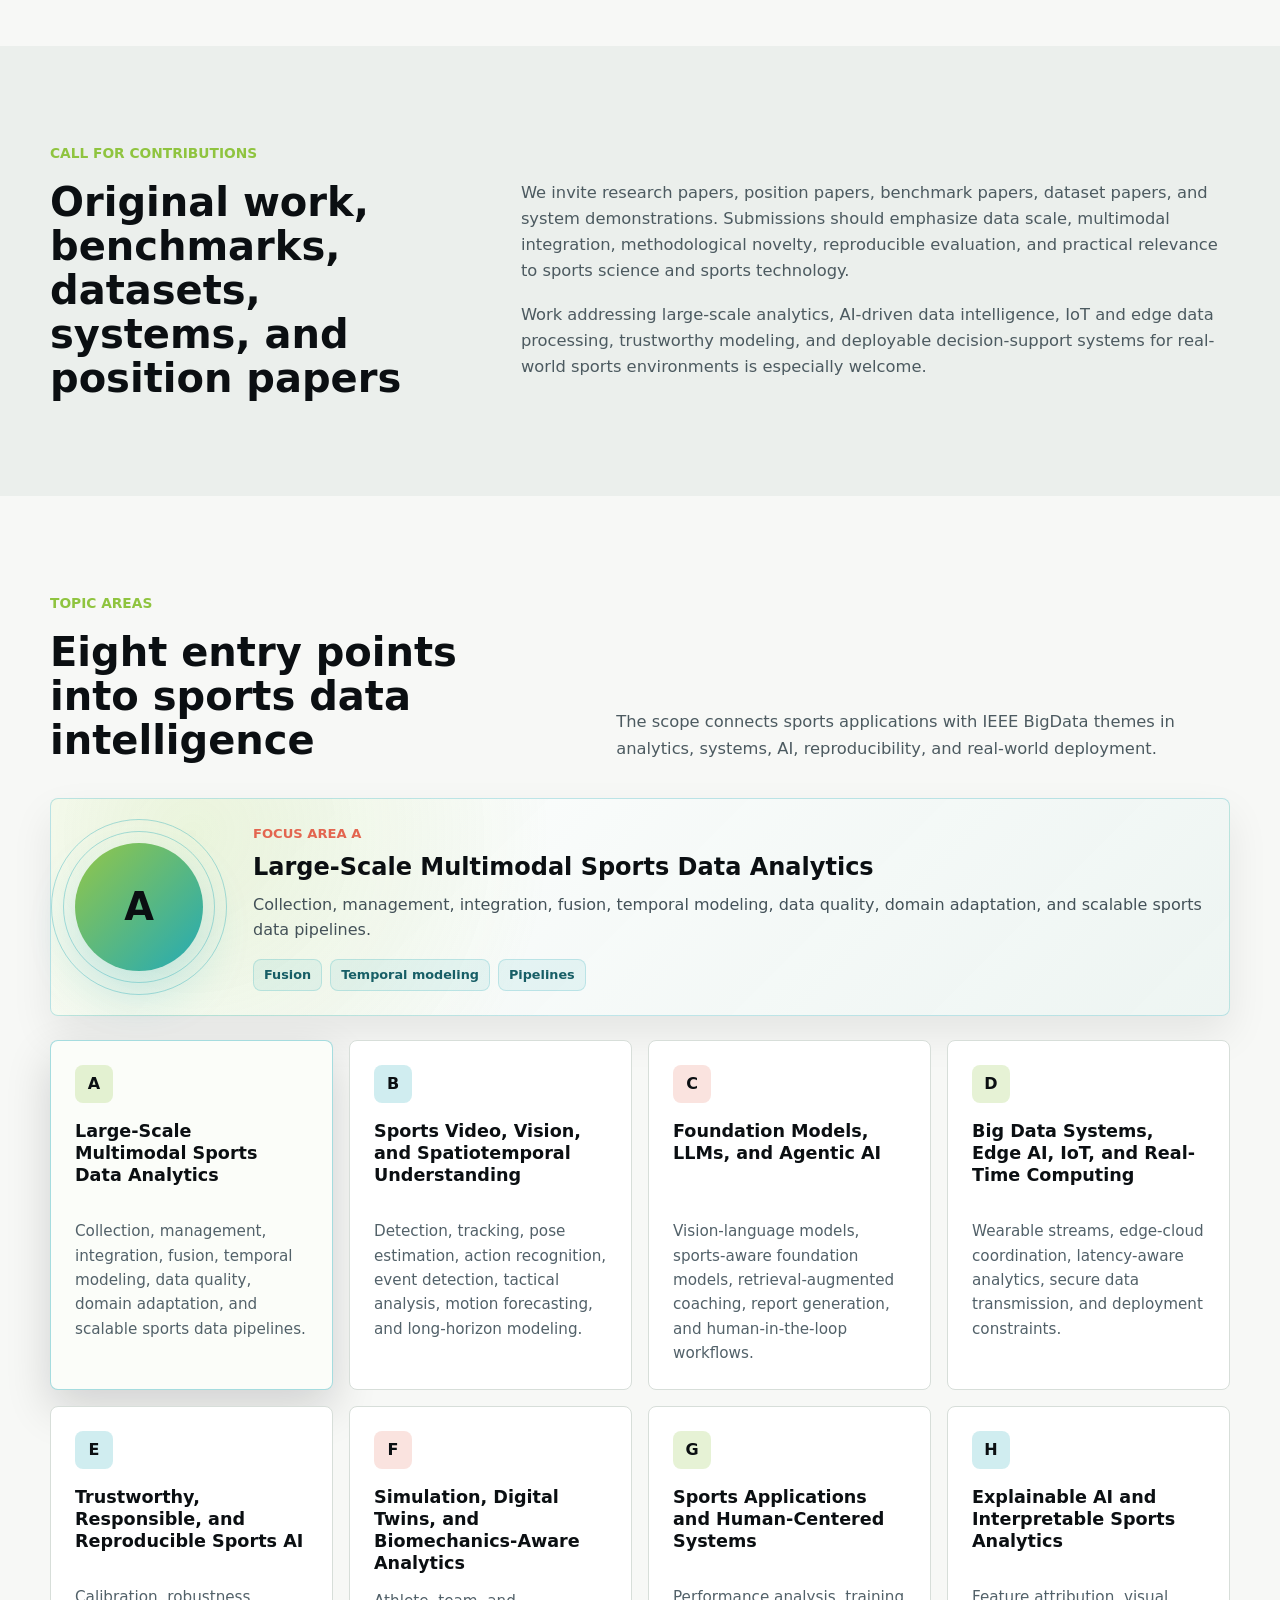
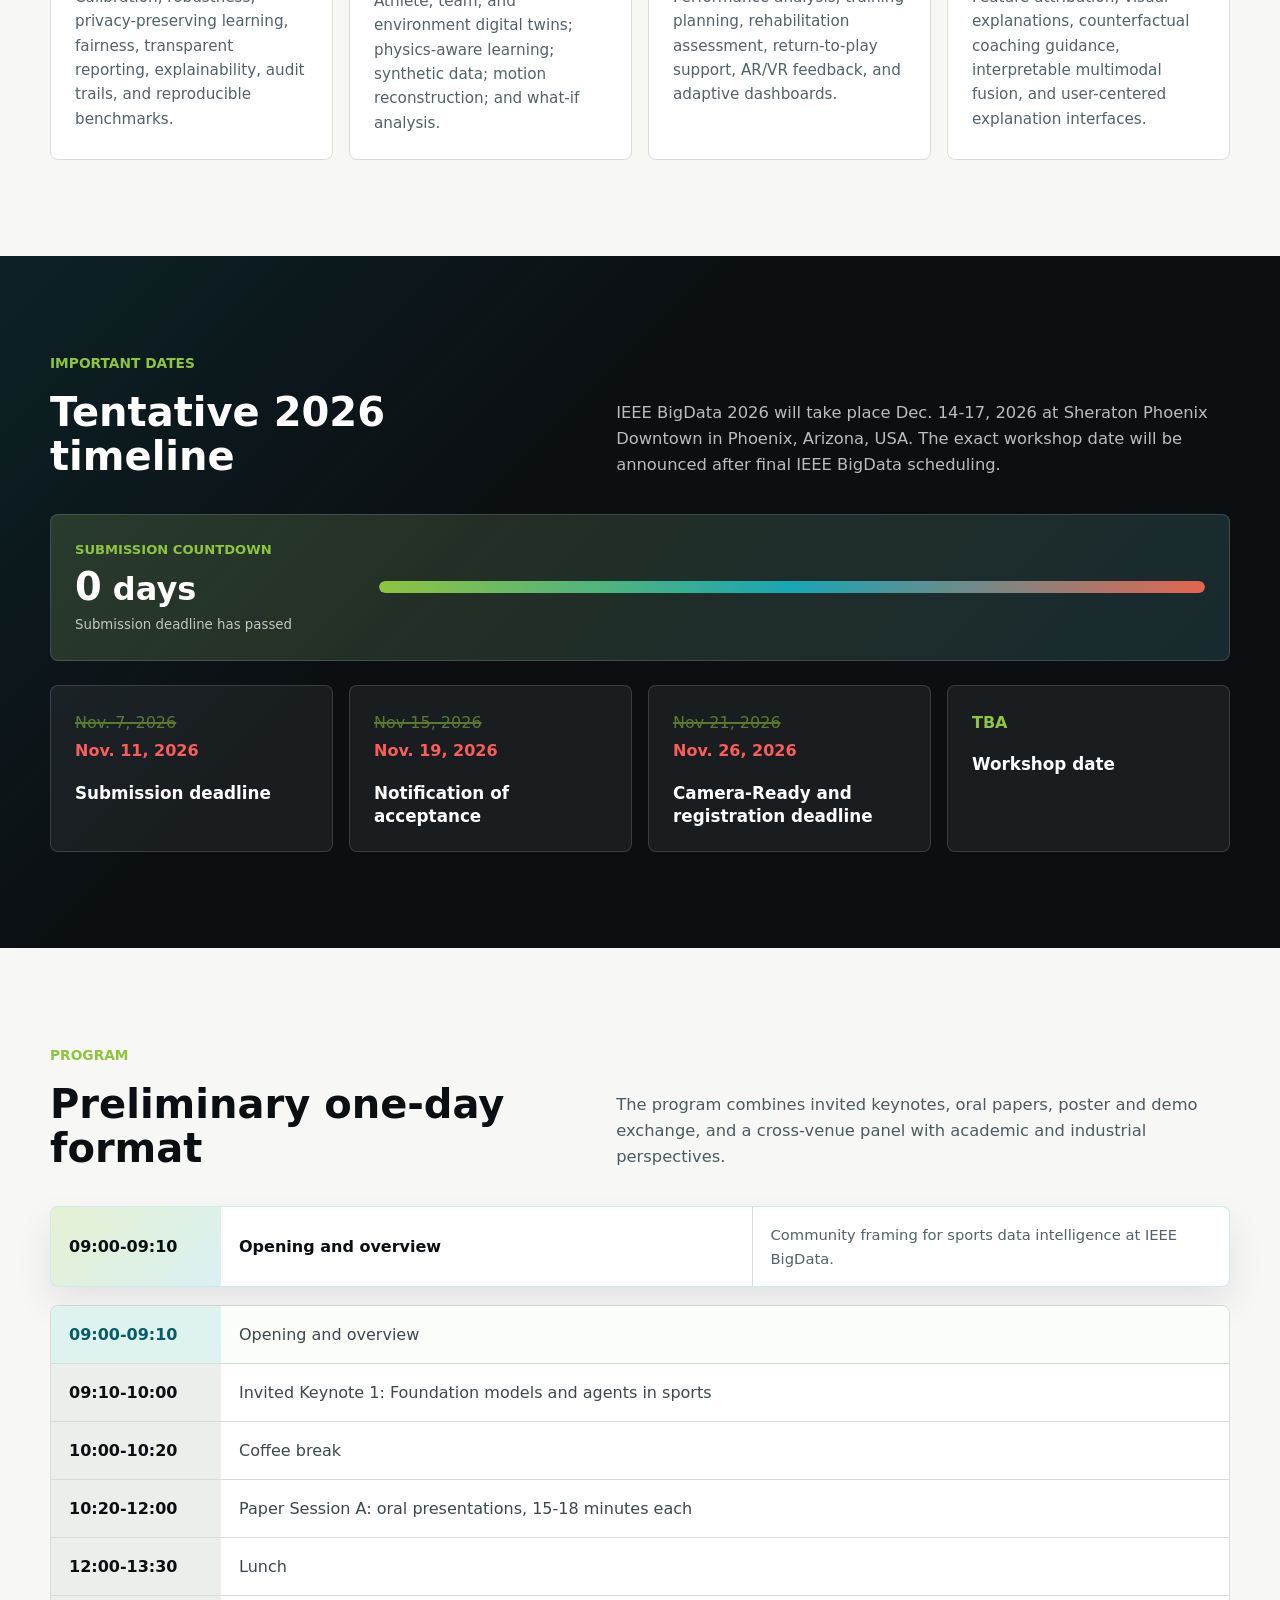
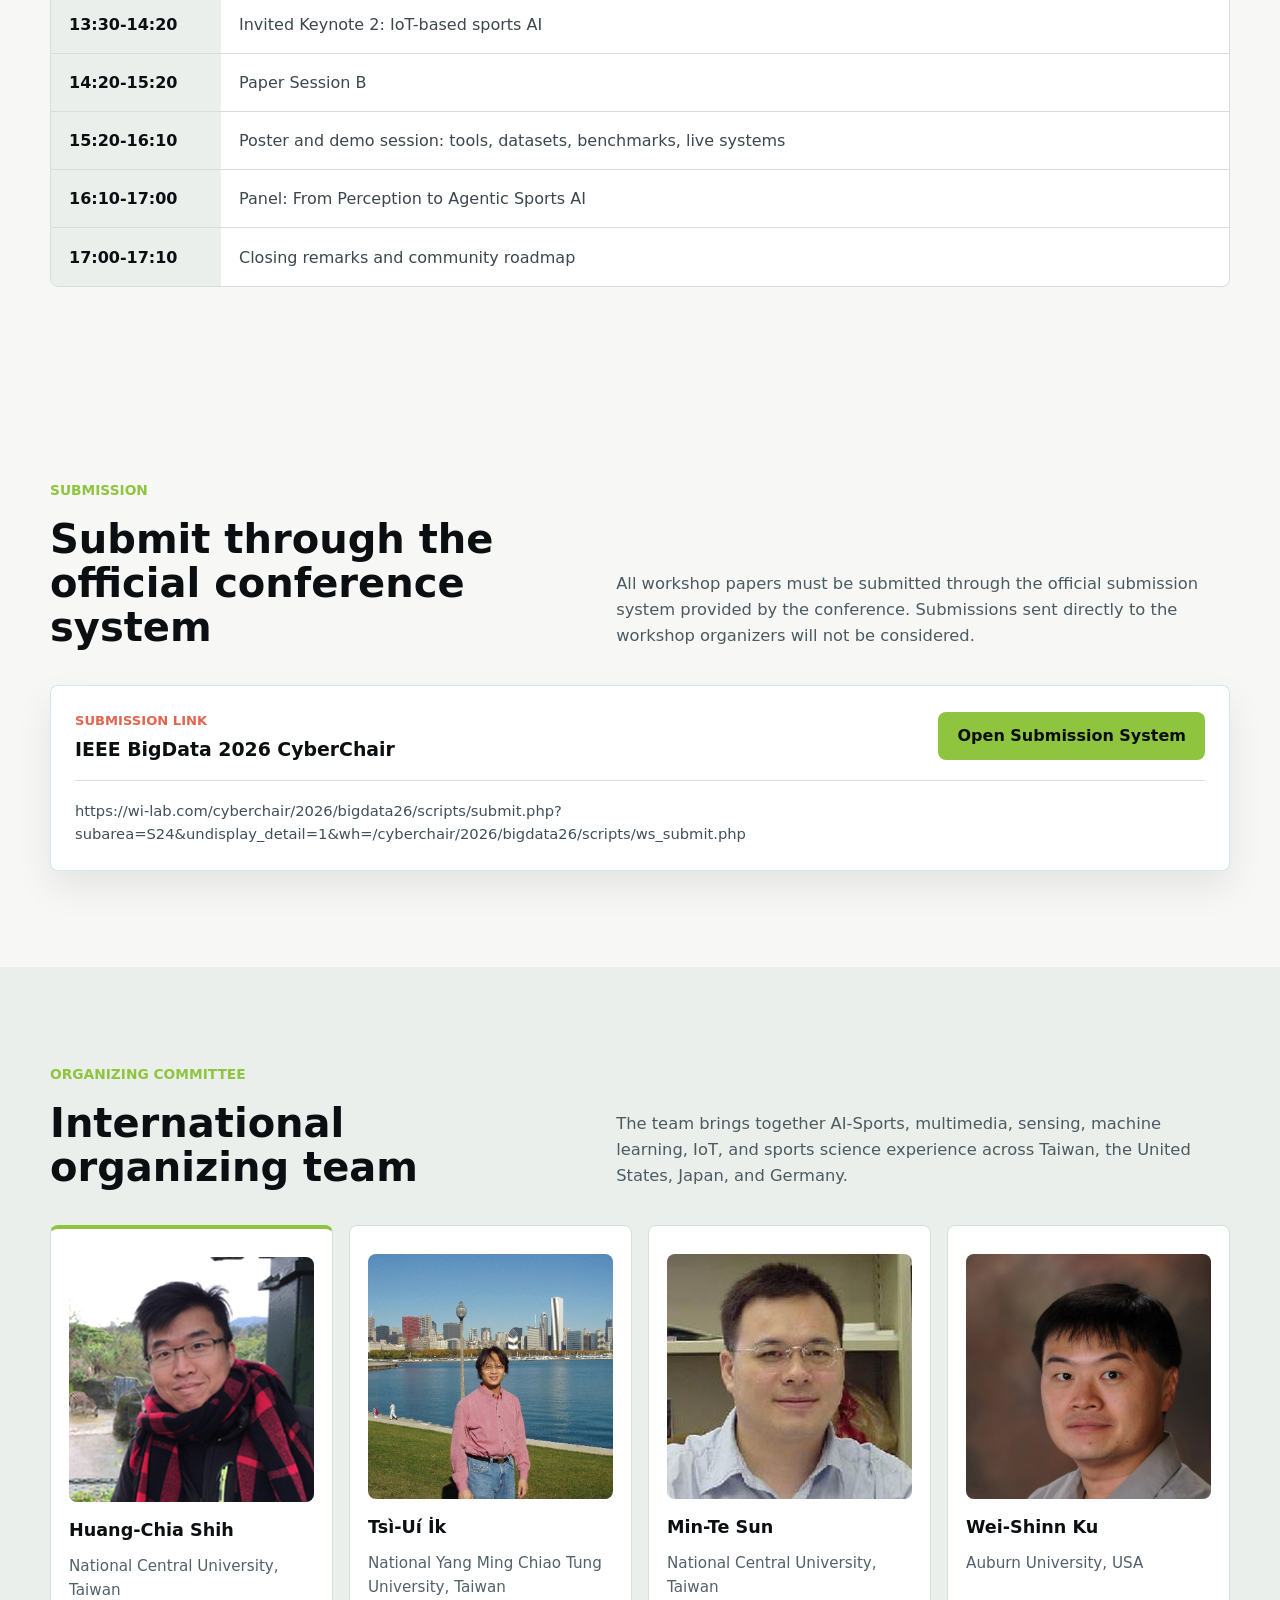
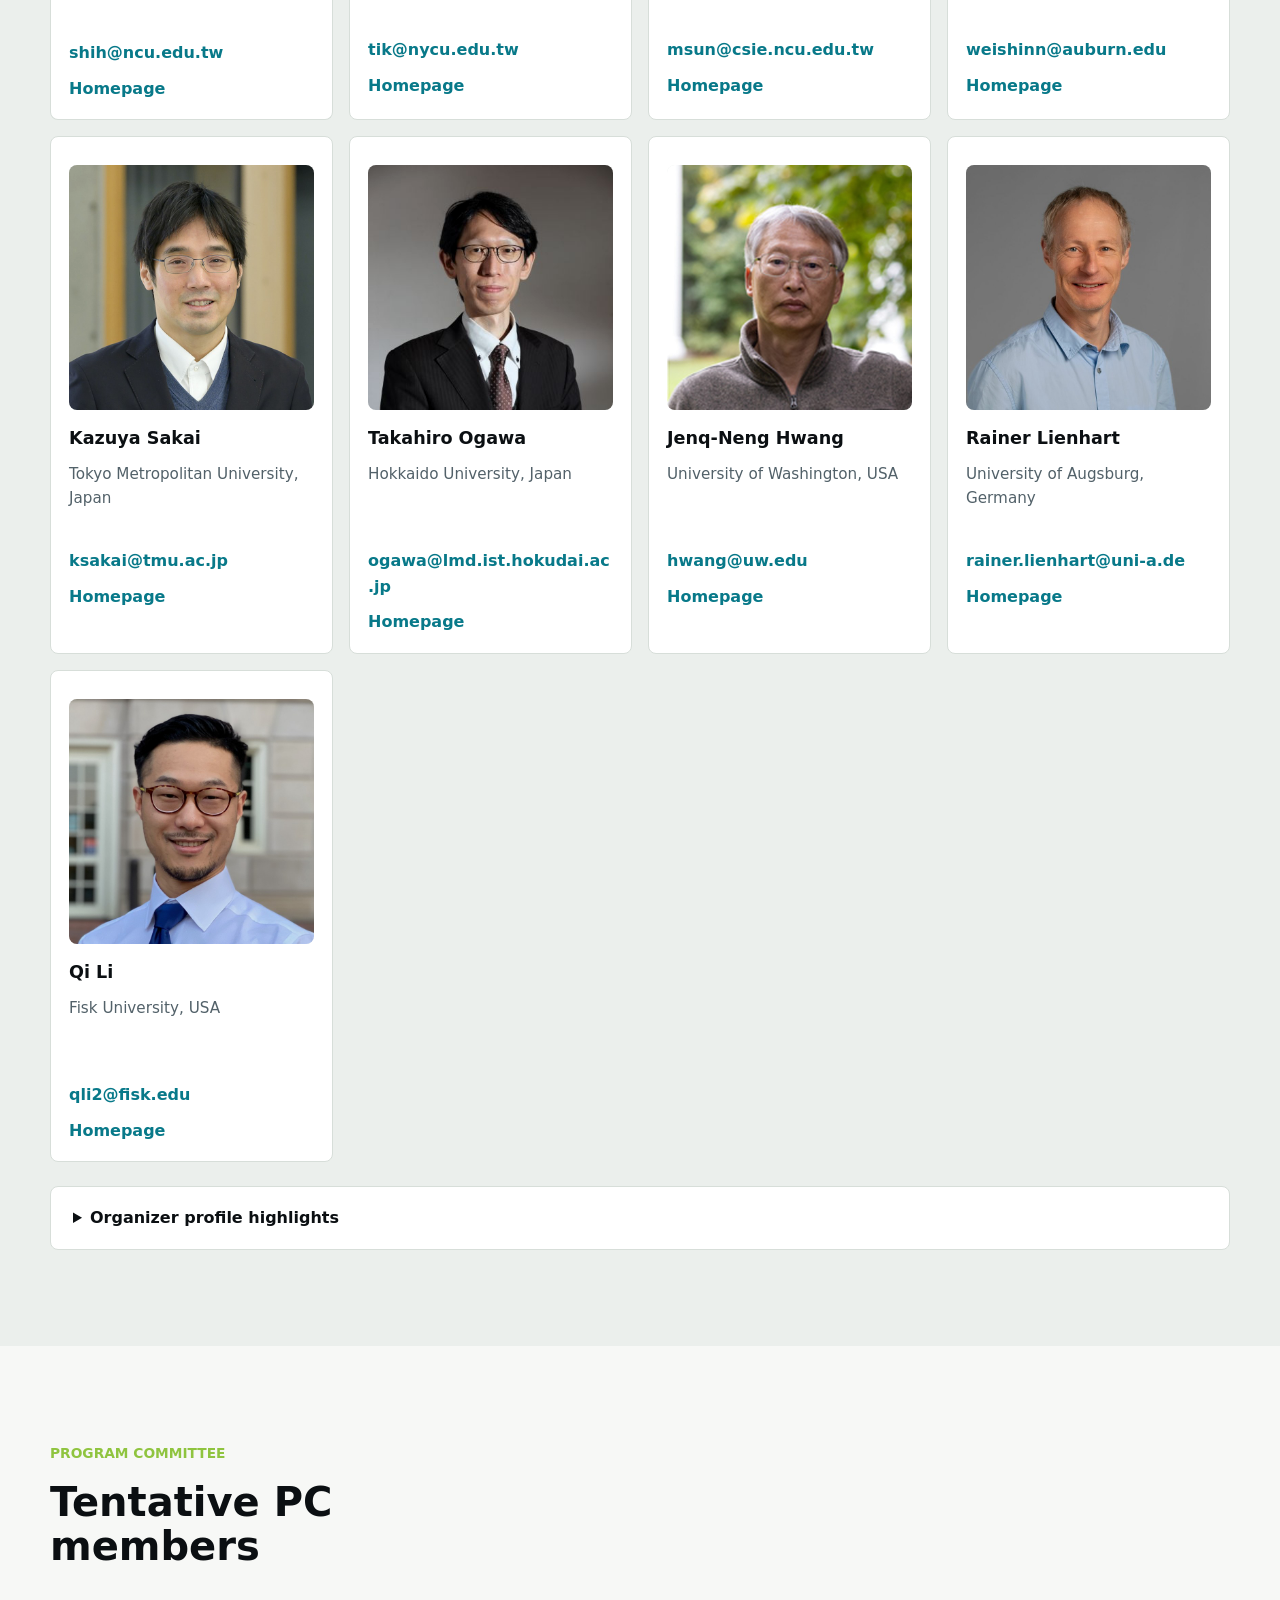
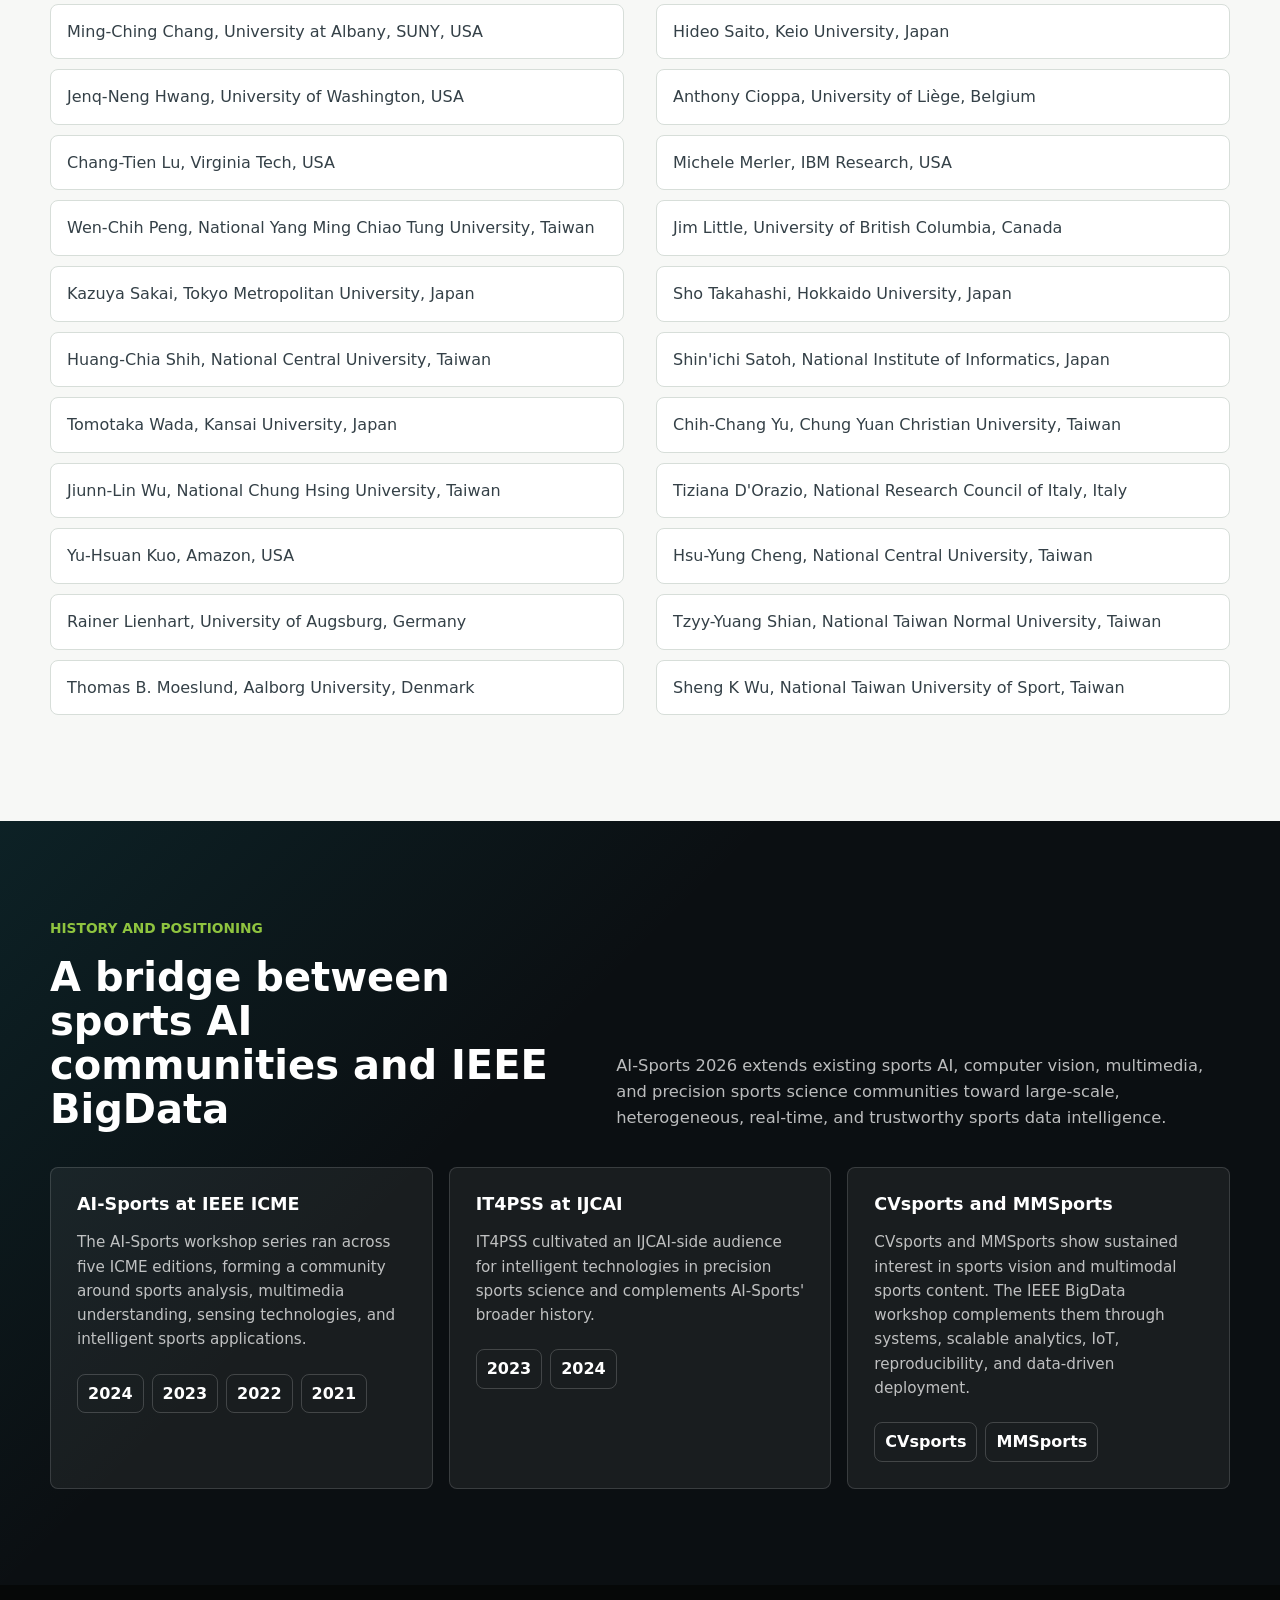
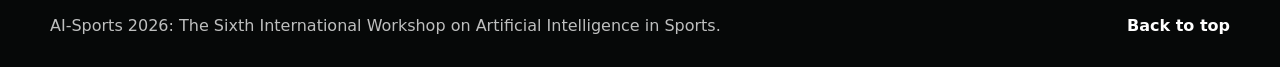
==== commit 282c545c: "Bust cache for updated styles and script Co-Authored-By: Claude Opus 5.5 <noreply@anthropic.com>" ====
--- a/index.html
+++ b/index.html
@@ -9,8 +9,8 @@
       content="The Sixth International Workshop on Artificial Intelligence in Sports, proposed for IEEE BigData 2026."
     />
     <link rel="icon" href="assets/favicon.svg" type="image/svg+xml" />
-    <link rel="stylesheet" href="styles.css" />
-    <script defer src="script.js"></script>
+    <link rel="stylesheet" href="styles.css?v=20261110b" />
+    <script defer src="script.js?v=20261110b"></script>
   </head>
   <body>
     <header class="site-header" data-header>
--- a/styles.css
+++ b/styles.css
@@ -1322,9 +1322,13 @@
 
 .new-date {
   color: #d32f2f !important;
-  font-weight: 700;
+  font-size: inherit !important;
+  line-height: inherit !important;
+  font-weight: inherit !important;
 }
 
 .timeline .new-date {
+  display: block;
+  margin-top: 0.2em;
   color: #ff5c5c !important;
 }
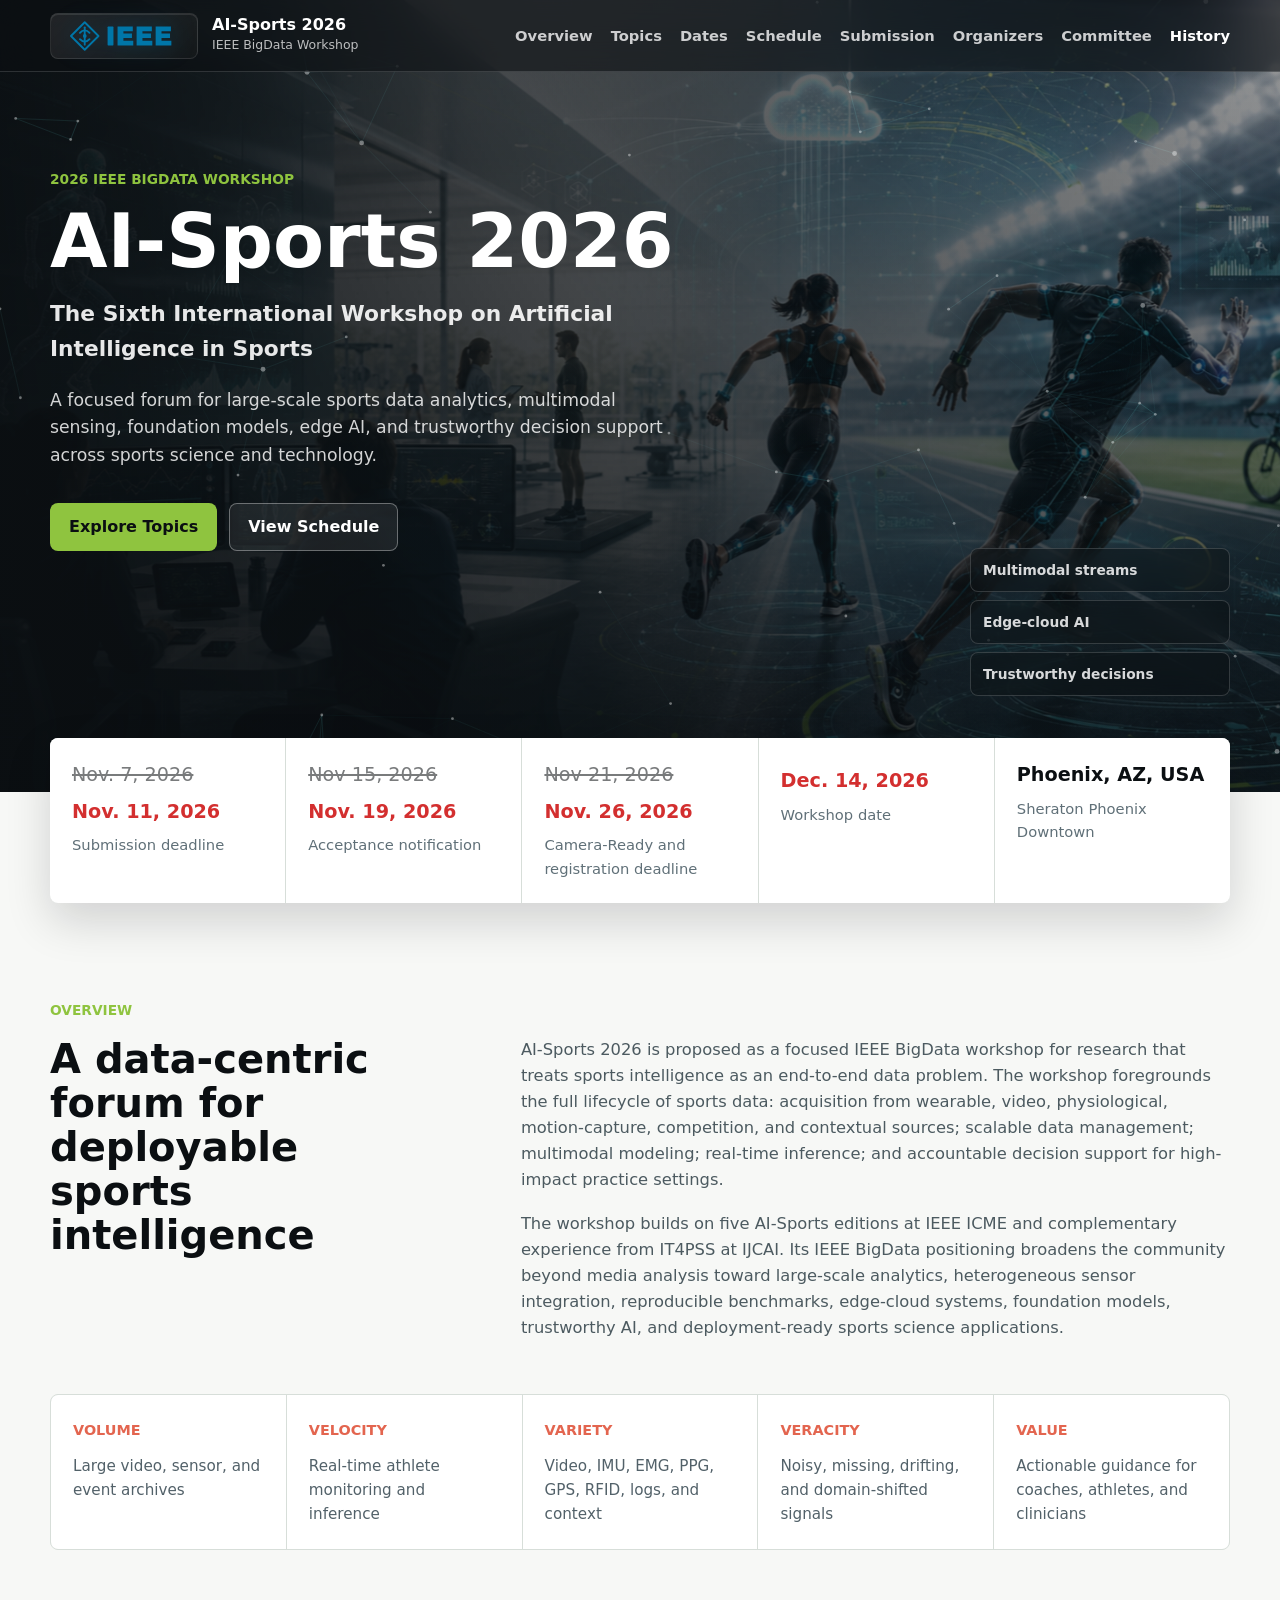
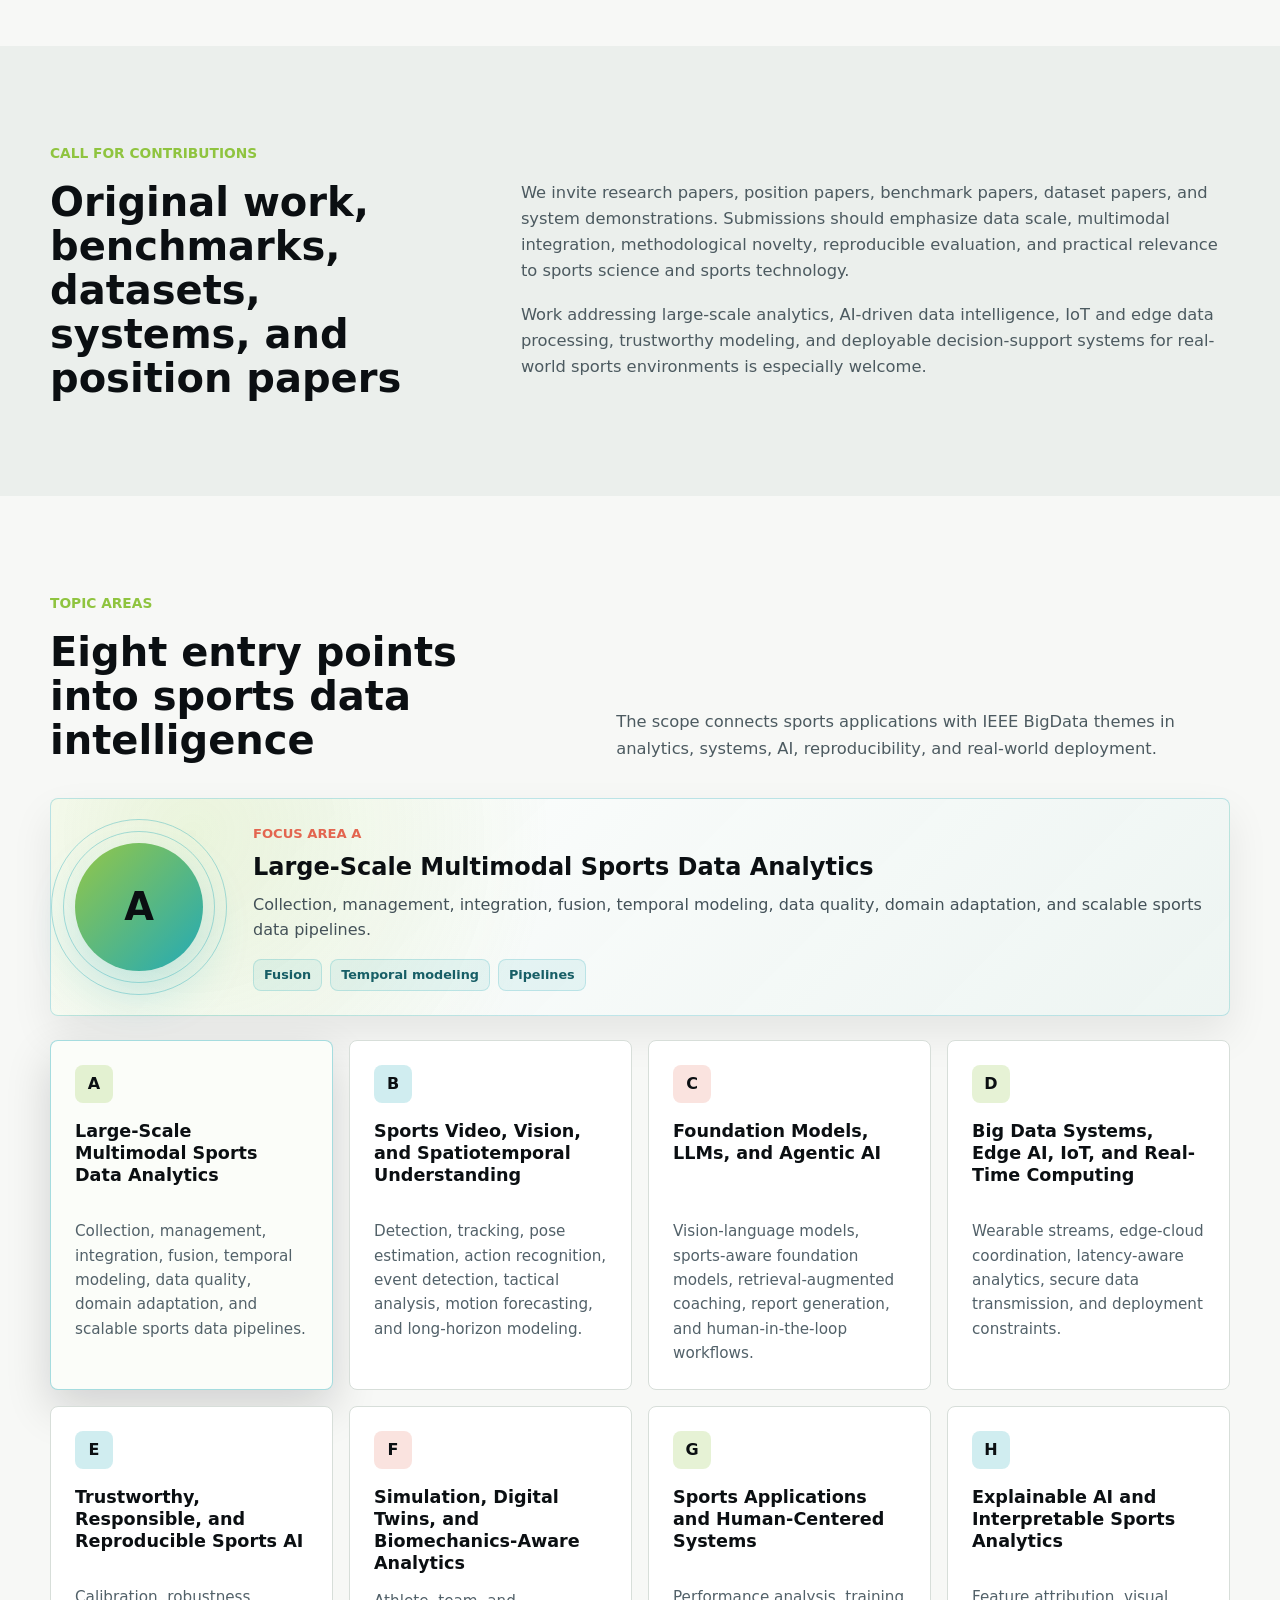
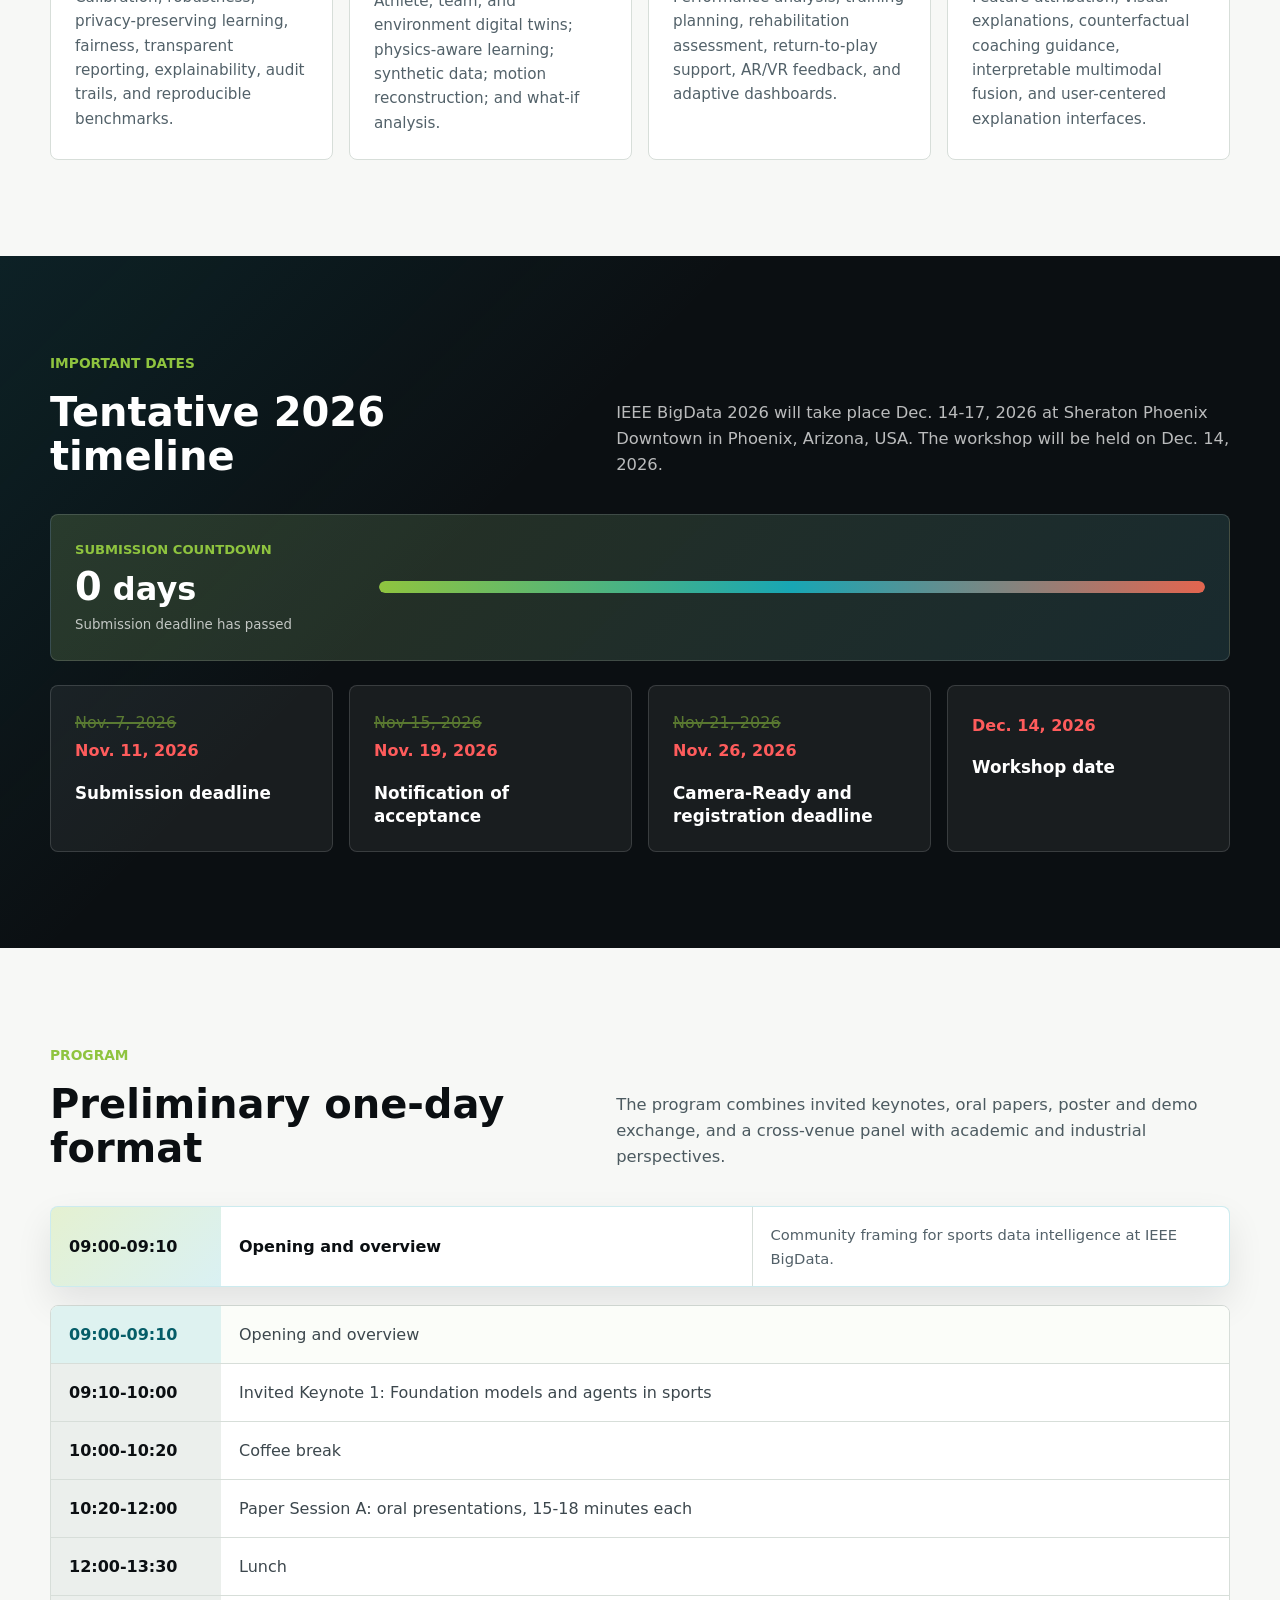
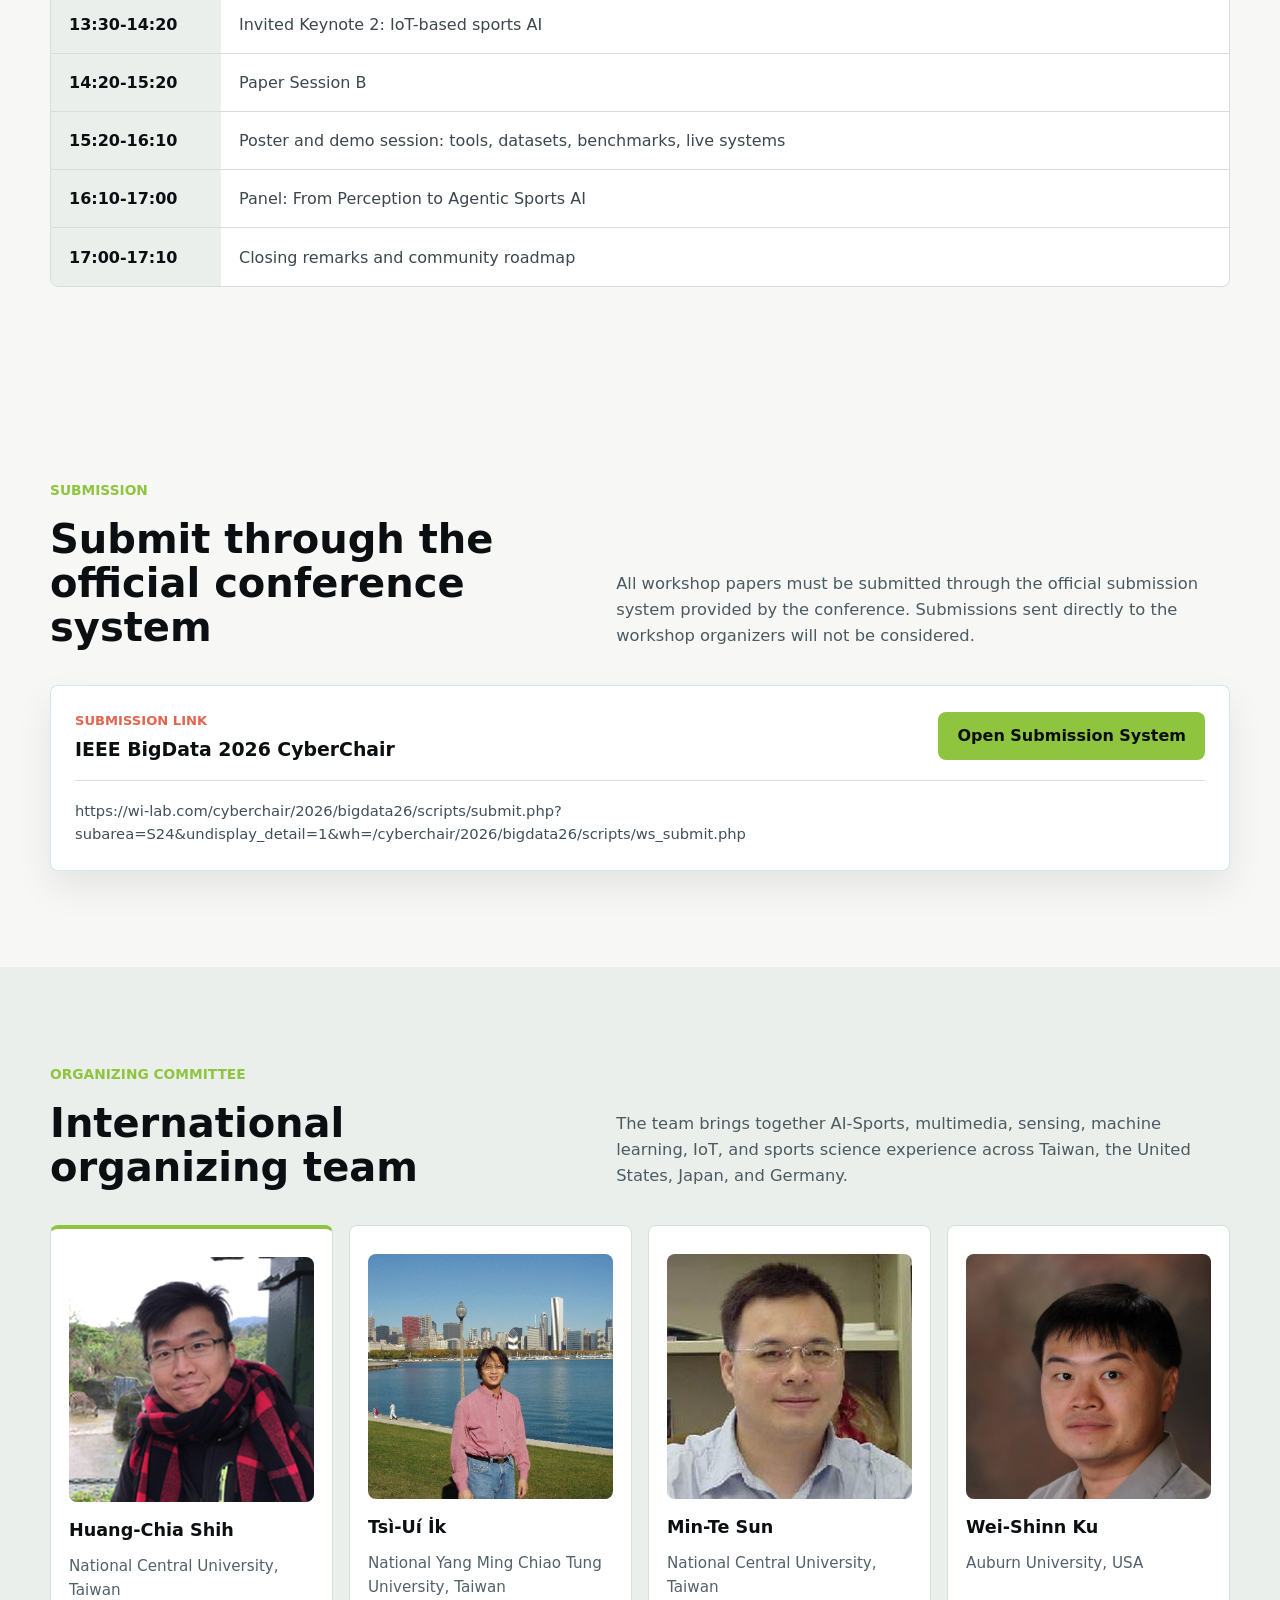
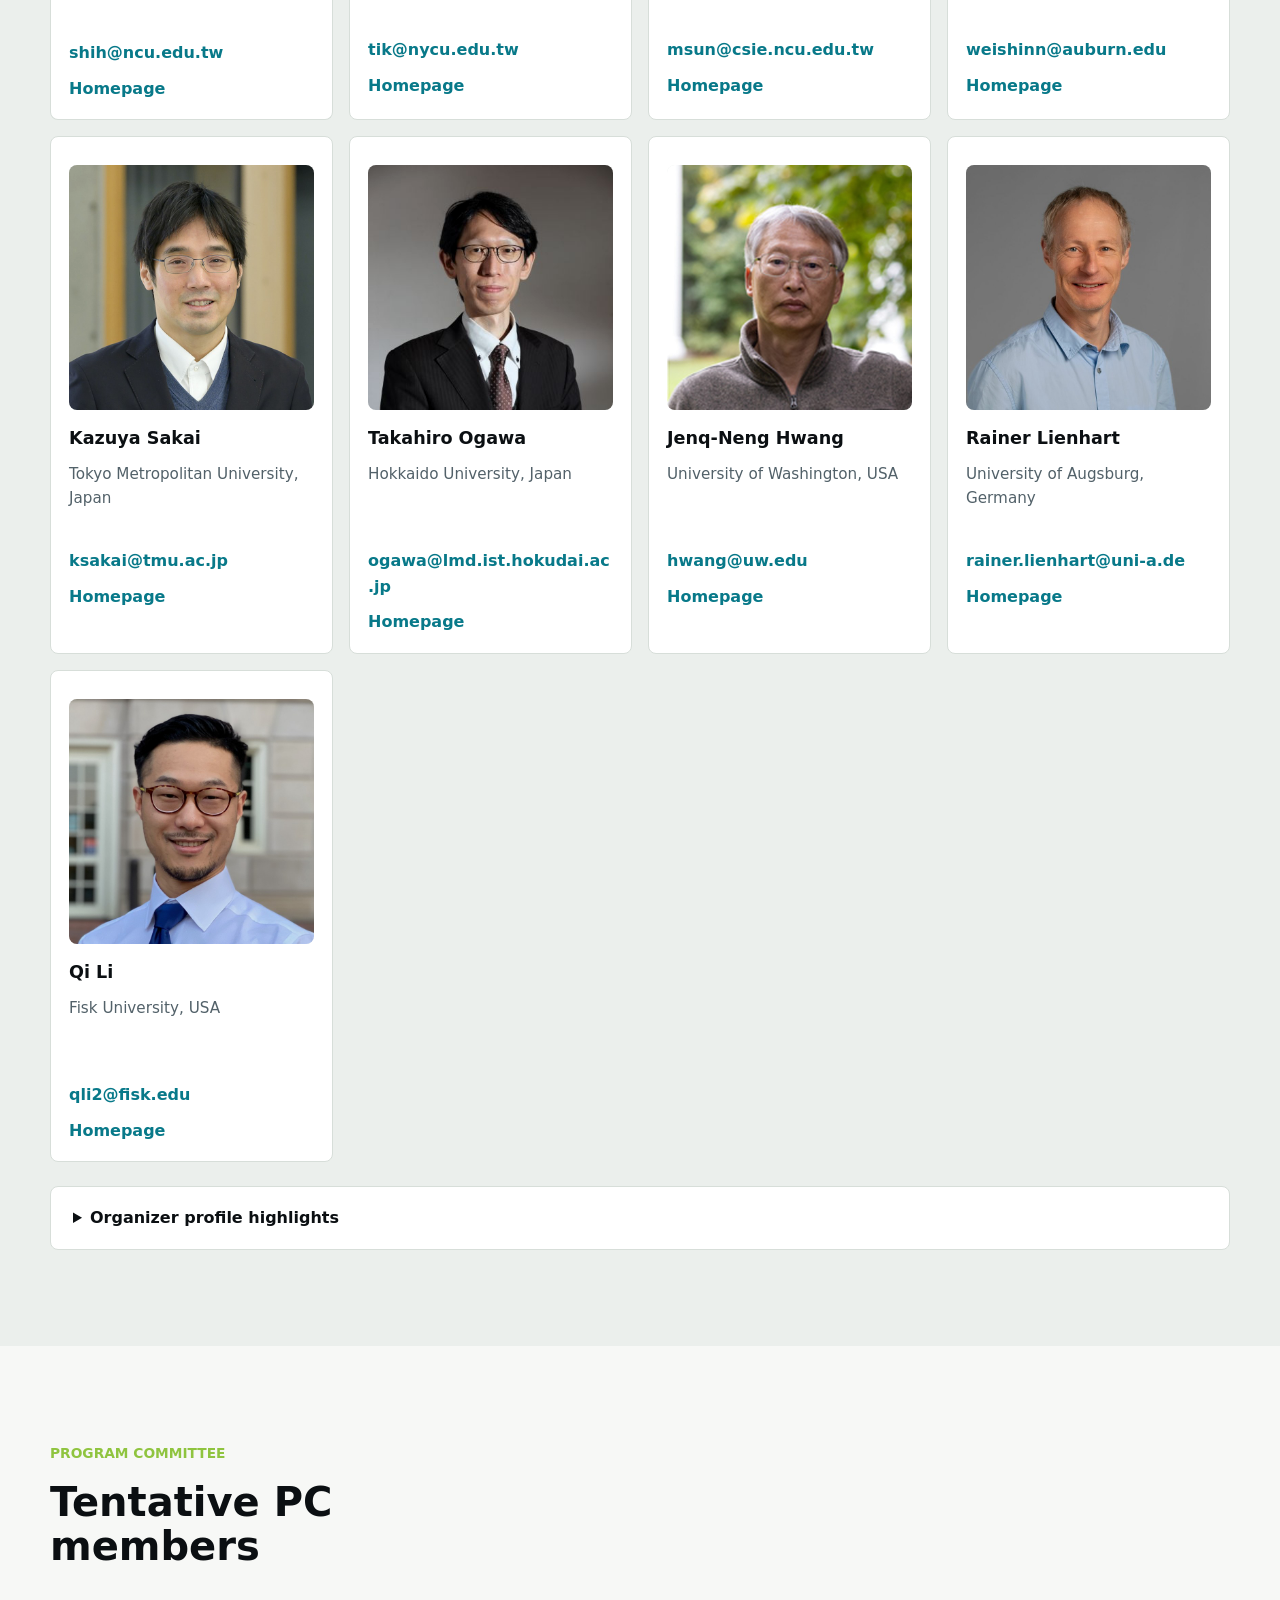
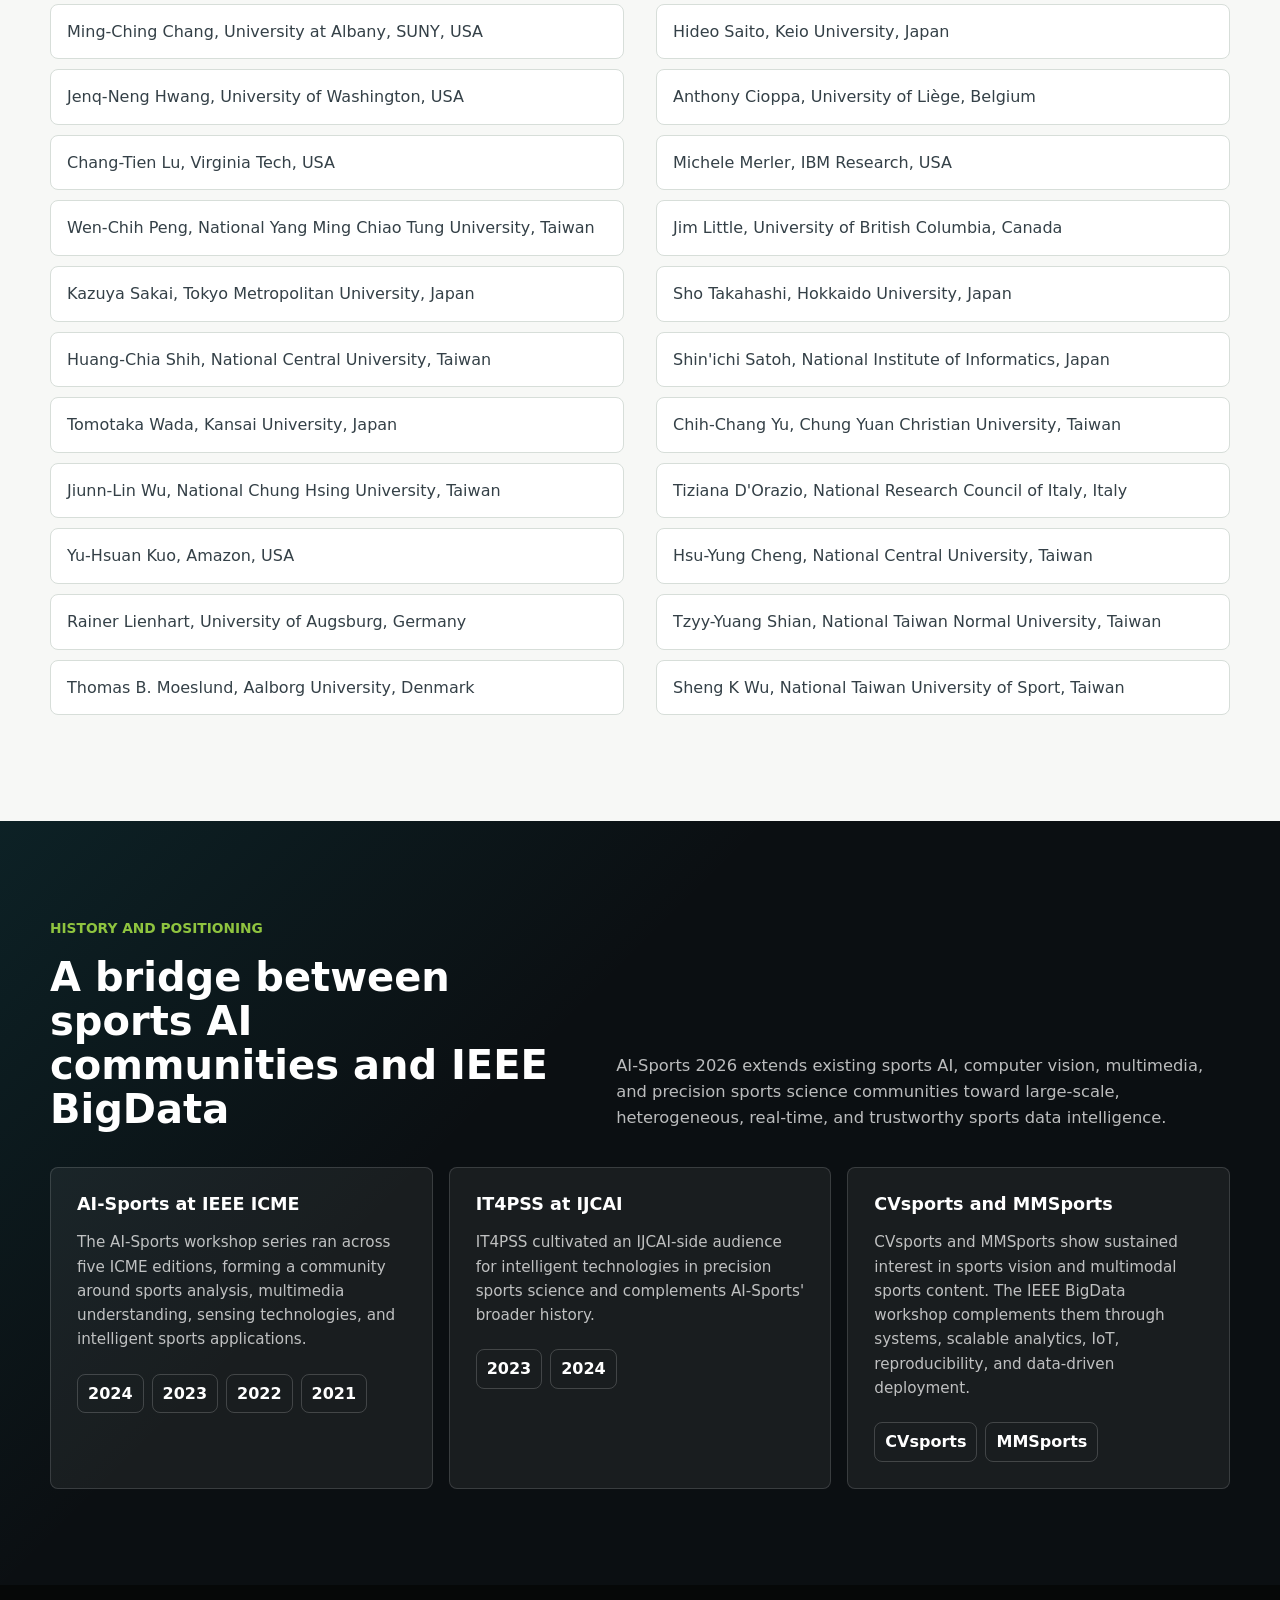
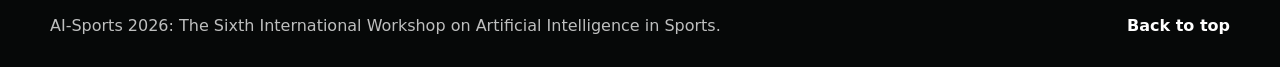
==== commit 24e95d3e: "Set workshop date to Dec. 14, 2026 Co-Authored-By: Claude Opus 5.5 <noreply@anthropic.com>" ====
--- a/index.html
+++ b/index.html
@@ -9,8 +9,8 @@
       content="The Sixth International Workshop on Artificial Intelligence in Sports, proposed for IEEE BigData 2026."
     />
     <link rel="icon" href="assets/favicon.svg" type="image/svg+xml" />
-    <link rel="stylesheet" href="styles.css?v=20261110b" />
-    <script defer src="script.js?v=20261110b"></script>
+    <link rel="stylesheet" href="styles.css?v=20261110c" />
+    <script defer src="script.js?v=20261110c"></script>
   </head>
   <body>
     <header class="site-header" data-header>
@@ -87,7 +87,7 @@
           <span>Camera-Ready and registration deadline</span>
         </div>
         <div>
-          <strong>TBA</strong>
+          <strong><span class="new-date">Dec. 14, 2026</span></strong>
           <span>Workshop date</span>
         </div>
         <div>
@@ -255,8 +255,7 @@
           <h2>Tentative 2026 timeline</h2>
           <p>
             IEEE BigData 2026 will take place Dec. 14-17, 2026 at Sheraton Phoenix
-            Downtown in Phoenix, Arizona, USA. The exact workshop date will be announced
-            after final IEEE BigData scheduling.
+            Downtown in Phoenix, Arizona, USA. The workshop will be held on Dec. 14, 2026.
           </p>
         </div>
 
@@ -285,7 +284,7 @@
             <strong>Camera-Ready and registration deadline</strong>
           </div>
           <div class="timeline-item">
-            <time>TBA</time>
+            <time datetime="2026-12-14"><span class="new-date">Dec. 14, 2026</span></time>
             <strong>Workshop date</strong>
           </div>
         </div>
